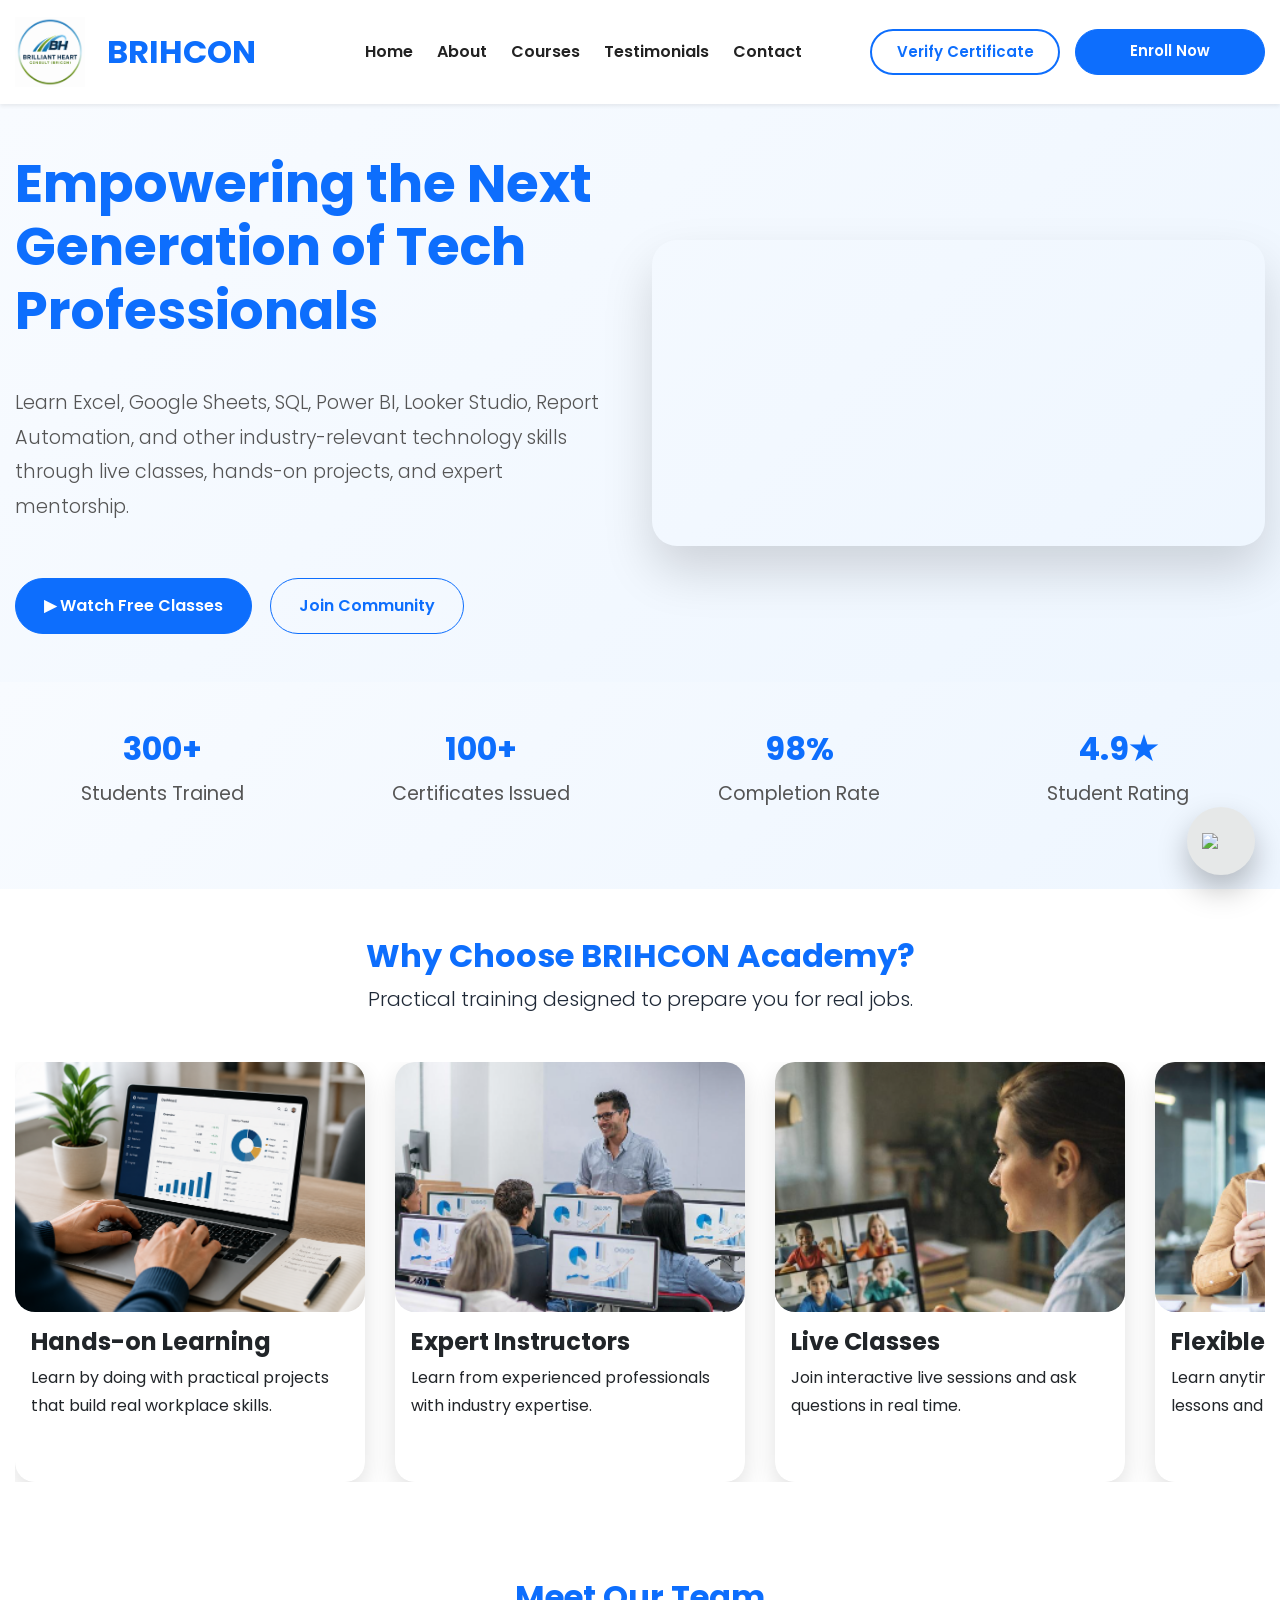
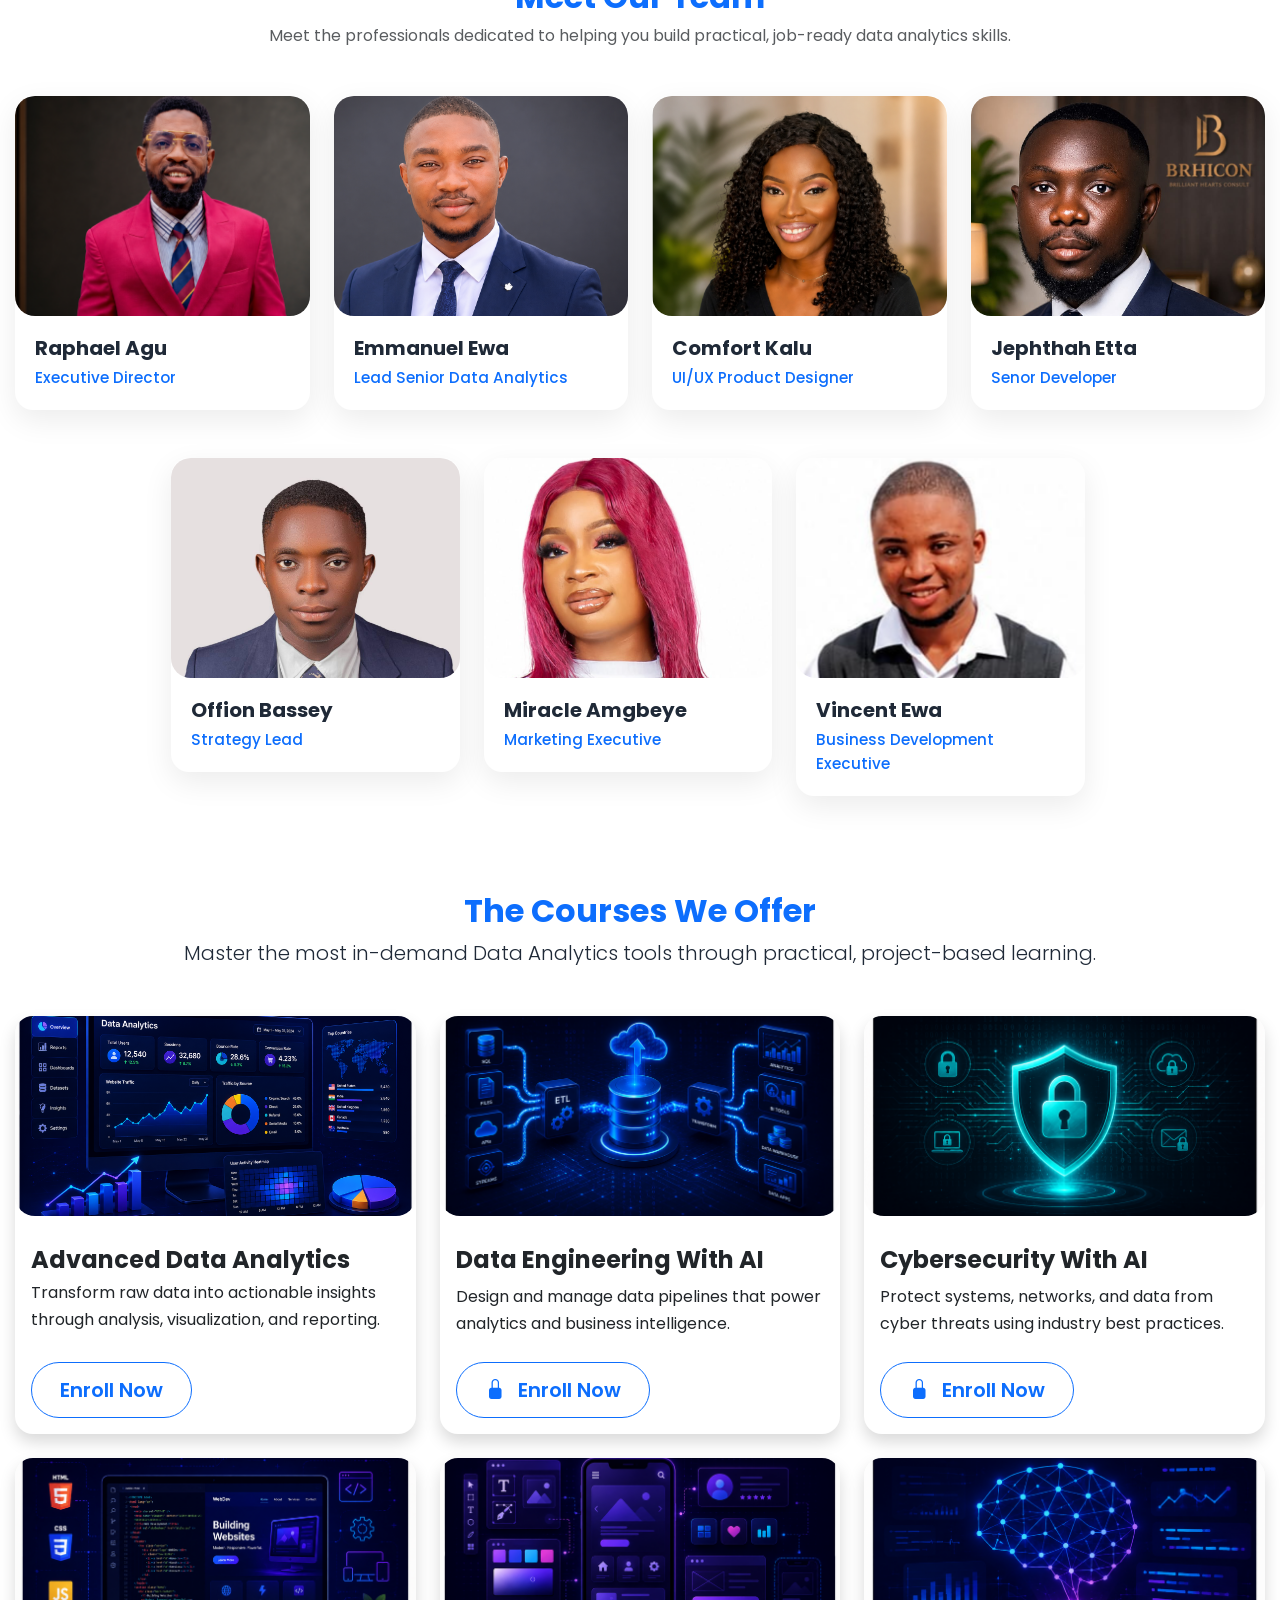
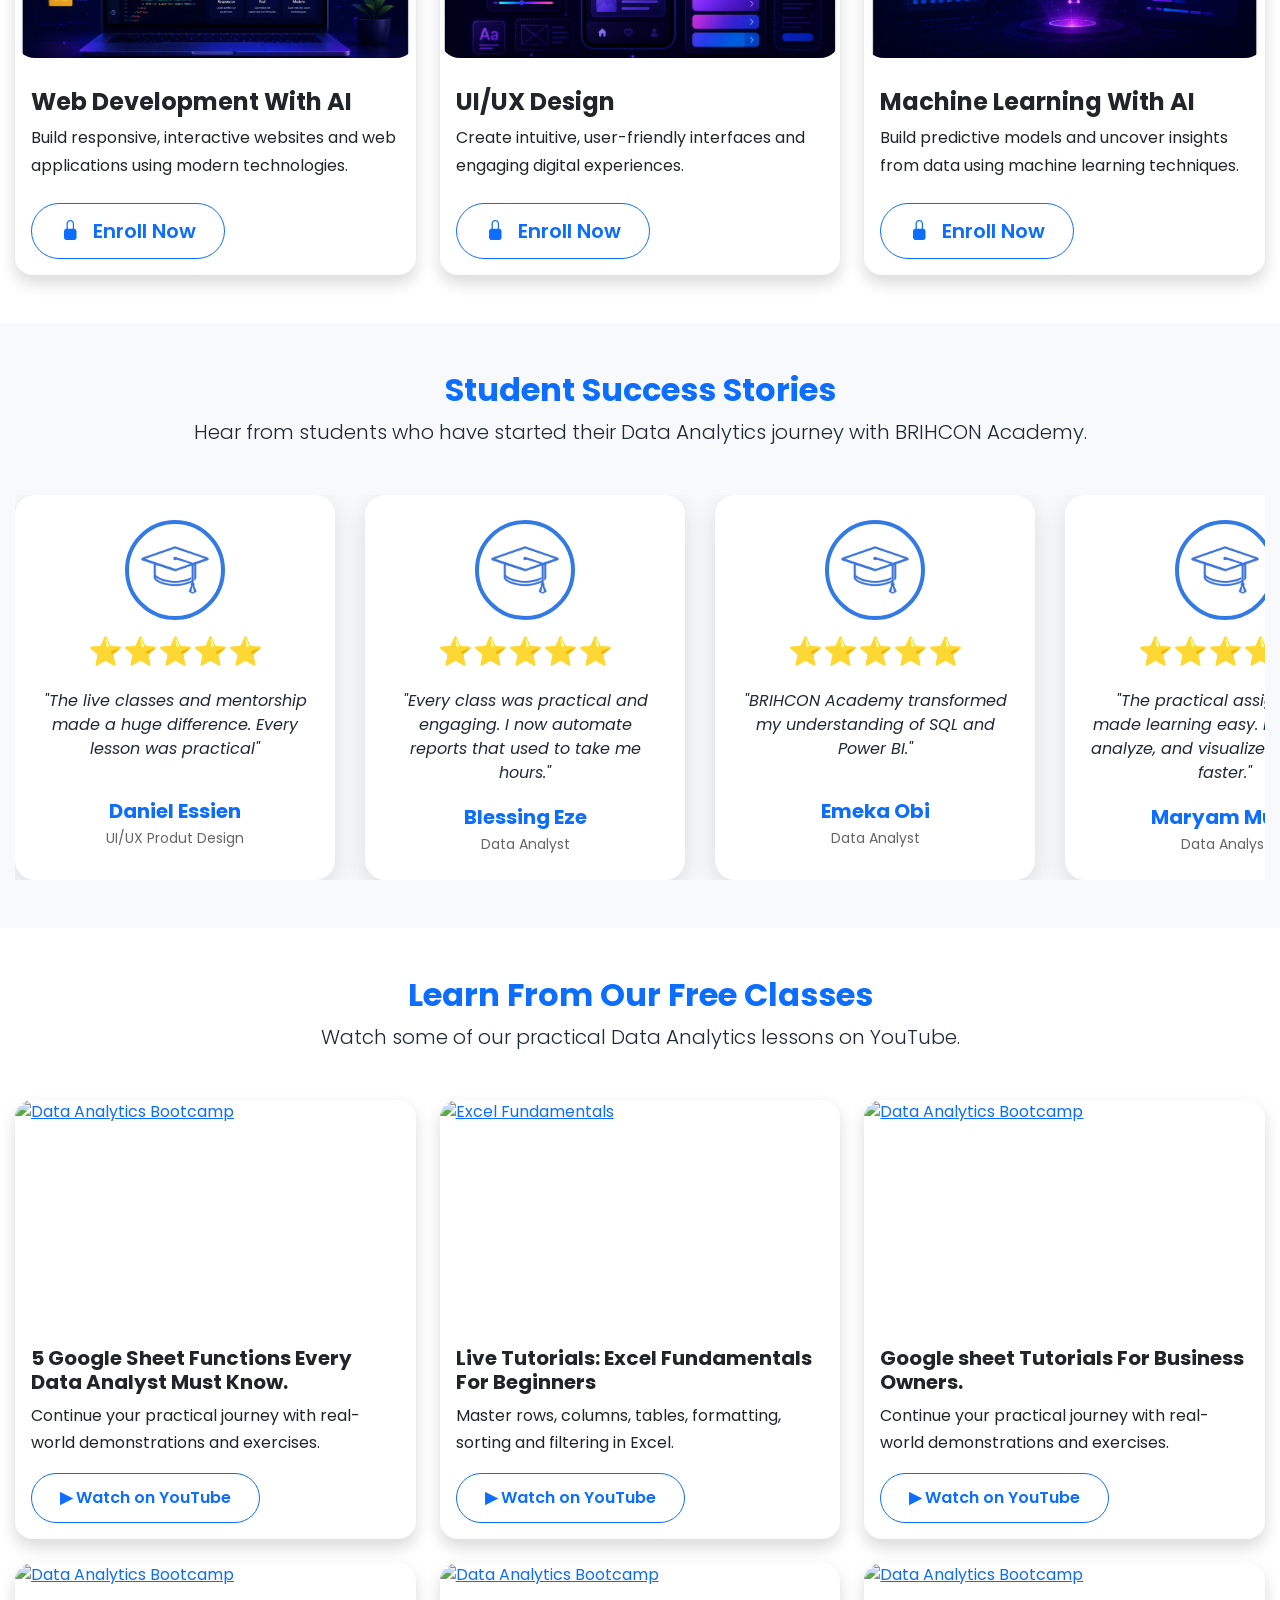
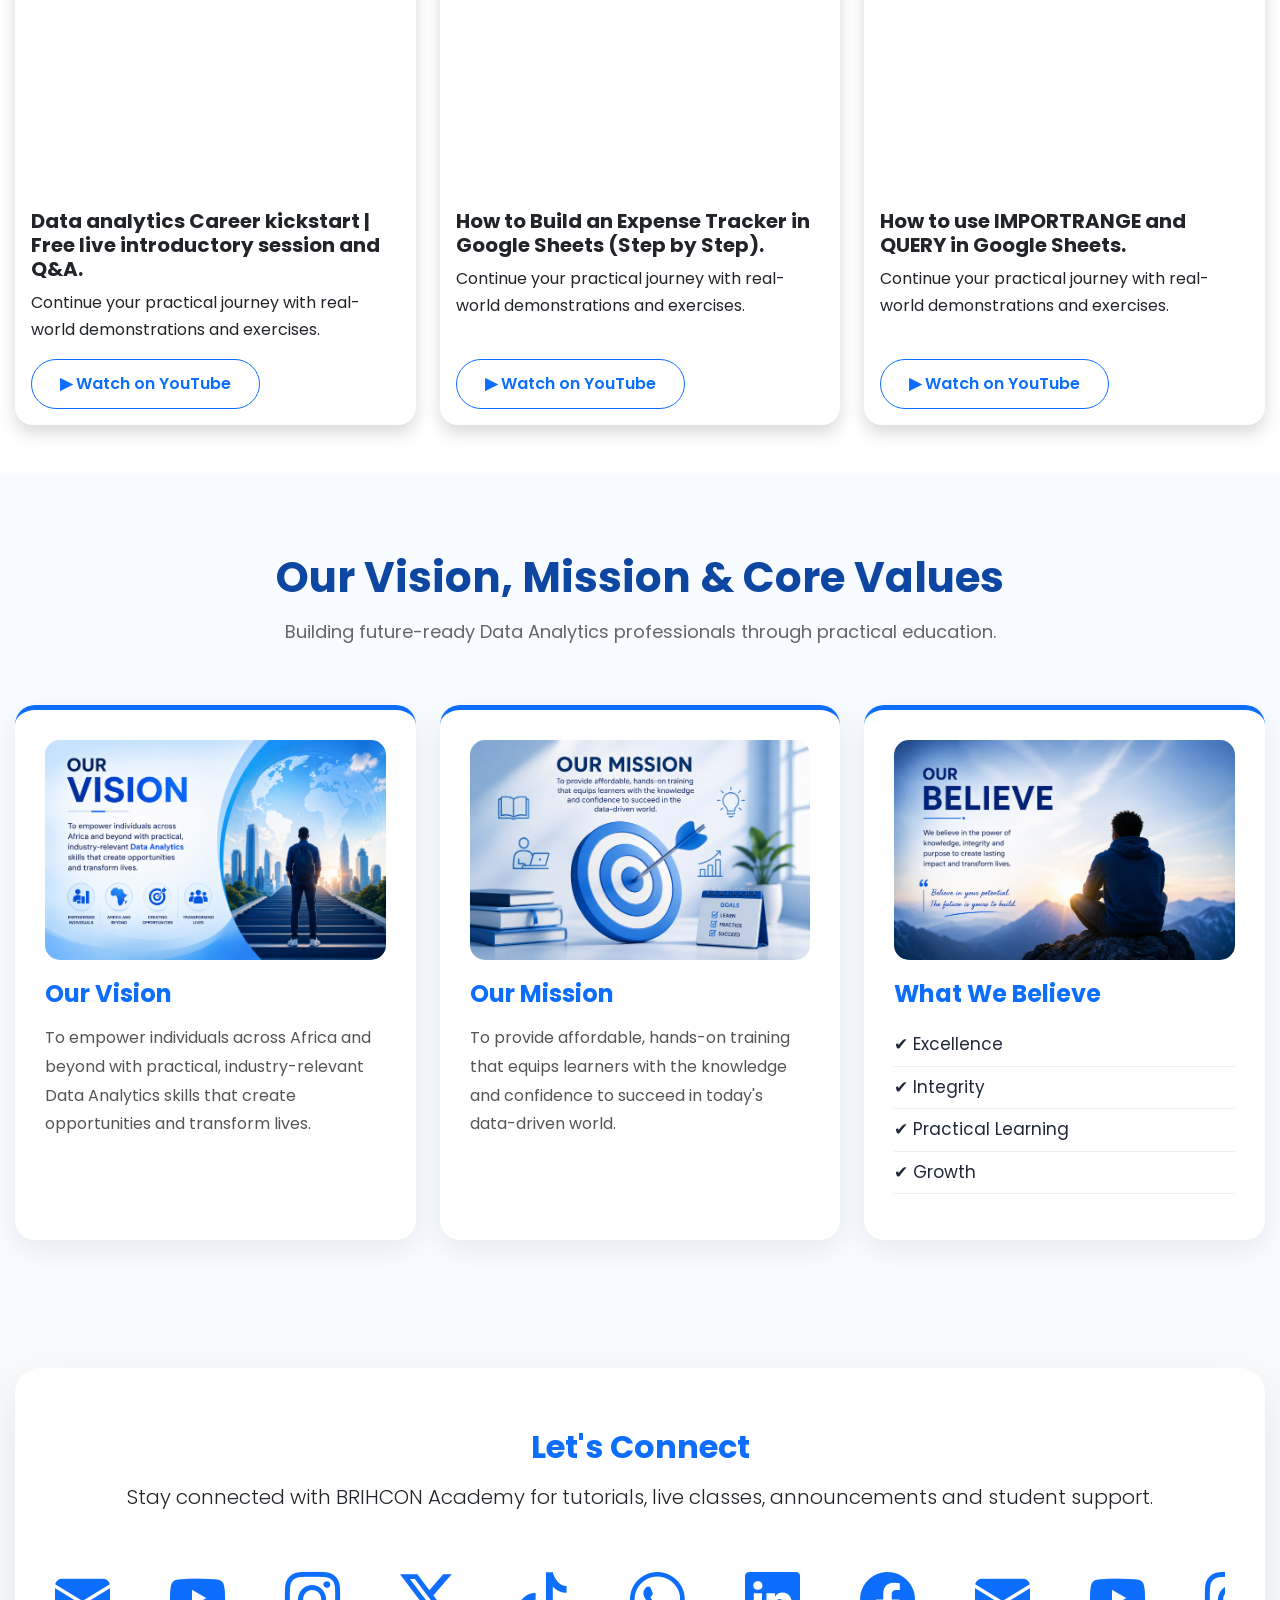
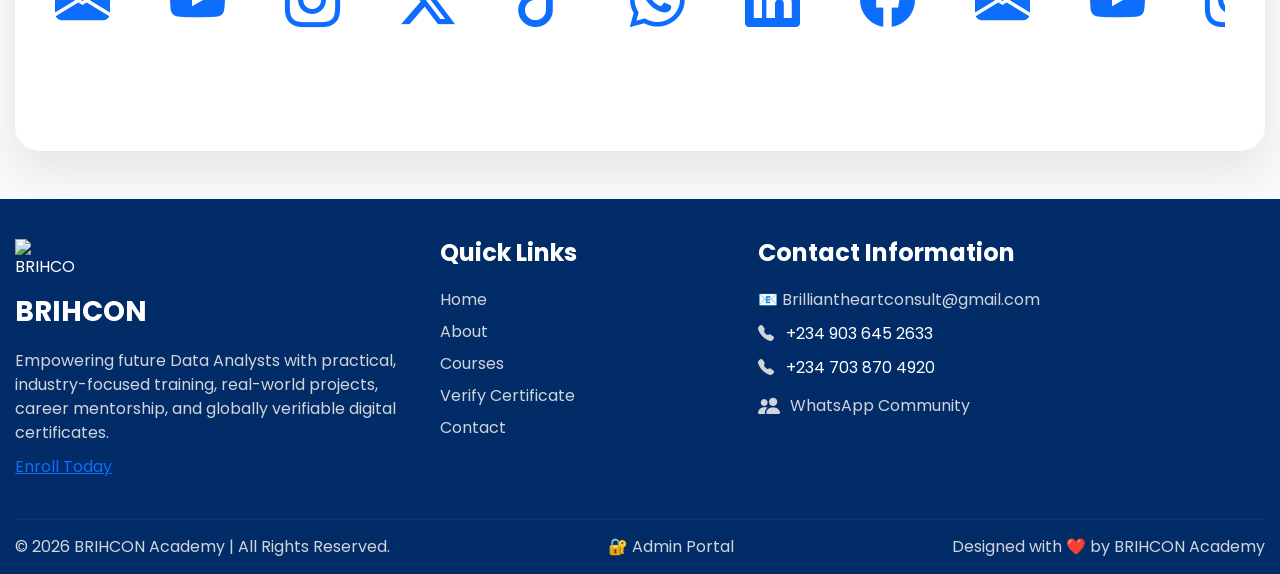
==== index.html @ 4424de69 "Update website" ====
<!DOCTYPE html>
<html lang="en">
<head>
    <meta charset="UTF-8">
    <meta name="viewport" content="width=device-width, initial-scale=1.0">

    <!-- SEO Title -->
    <title>BRIHCON Academy | Data Analytics Training & Professional Certification</title>

    <!-- SEO Description -->
    <meta name="description" content="BRIHCON Academy provides practical Data Analytics training in Microsoft Excel, SQL, Power BI, Looker Studio, and Google Sheets. Learn practical data skills and earn a professional certificate of completion.">

    <!-- SEO Keywords -->
    <meta name="keywords" content="Data Analytics training, Data Analytics course, Excel training, Power BI training, SQL training, Looker Studio training, Google Sheets training, Data Analyst course, Data Analytics certification, professional data analytics program, BRIHCON Academy, Brilliant Heart Consult">

    <!-- Search Engine Instructions -->
    <meta name="robots" content="index, follow">

    <!-- Canonical URL -->
    <link rel="canonical" href="https://brihcon.com/">

    <!-- Favicon -->
    <link rel="icon" type="image/png" href="Logogo.png">

    <!-- Open Graph / Facebook / WhatsApp -->
    <meta property="og:title" content="BRIHCON Academy | Data Analytics Training & Certification">
    <meta property="og:description" content="Build practical Data Analytics skills with BRIHCON Academy. Learn Excel, SQL, Power BI, Looker Studio, and Google Sheets and earn a professional certificate of completion.">
    <meta property="og:type" content="website">
    <meta property="og:url" content="https://brihcon.com/">
    <meta property="og:image" content="https://brihcon.com/Logogo.png">
    <meta property="og:site_name" content="BRIHCON Academy">

    <!-- Twitter / X -->
    <meta name="twitter:card" content="summary_large_image">
    <meta name="twitter:title" content="BRIHCON Academy | Data Analytics Training & Certification">
    <meta name="twitter:description" content="Learn practical Data Analytics skills with Excel, SQL, Power BI, Looker Studio, and Google Sheets.">
    <meta name="twitter:image" content="https://brihcon.com/Logogo.png">

    <!-- Bootstrap CSS -->
    <link href="https://cdn.jsdelivr.net/npm/bootstrap@5.3.7/dist/css/bootstrap.min.css" rel="stylesheet">

    <!-- Bootstrap Icons -->
    <link rel="stylesheet"
    href="https://cdn.jsdelivr.net/npm/bootstrap-icons@1.11.3/font/bootstrap-icons.min.css">

    <!-- Google Font -->
    <link href="https://fonts.googleapis.com/css2?family=Poppins:wght@300;400;500;600;700&display=swap" rel="stylesheet">

    <!-- Custom CSS -->
    <link rel="stylesheet" href="css/style.css">
<!-- Meta Pixel Code -->
<script>
!function(f,b,e,v,n,t,s)
{if(f.fbq)return;n=f.fbq=function(){n.callMethod?
n.callMethod.apply(n,arguments):n.queue.push(arguments)};
if(!f._fbq)f._fbq=n;n.push=n;n.loaded=!0;n.version='2.0';
n.queue=[];t=b.createElement(e);t.async=!0;
t.src=v;s=b.getElementsByTagName(e)[0];
s.parentNode.insertBefore(t,s)}(window, document,'script',
'https://connect.facebook.net/en_US/fbevents.js');
fbq('init', '1331782252010533');
fbq('track', 'PageView');
</script>
<noscript><img height="1" width="1" style="display:none"
src="https://www.facebook.com/tr?id=1331782252010533&ev=PageView&noscript=1"
/></noscript>
<!-- End Meta Pixel Code -->

</head>

<body>

<!-- ================= NAVIGATION ================= -->

<nav class="navbar navbar-expand-lg navbar-light bg-white shadow-sm sticky-top">

<div class="container">

<a class="navbar-brand d-flex align-items-center" href="#">

<img src="assets/images/Logo.png"
class="navbar-logo"
alt="BRIHCON Logo">

<span class="brand-text">
BRIHCON
</span>

</a>

<button
class="navbar-toggler"
type="button"
data-bs-toggle="collapse"
data-bs-target="#navbarNav"
aria-controls="navbarNav"
aria-expanded="false"
aria-label="Toggle navigation">

<span class="navbar-toggler-icon"></span>

</button>

<div class="collapse navbar-collapse"
id="navbarNav">

<ul class="navbar-nav mx-auto">

<li class="nav-item">
<a class="nav-link active" href="#">Home</a>
</li>

<li class="nav-item">
<a class="nav-link" href="#about">About</a>
</li>

<li class="nav-item">
<a class="nav-link" href="#courses">Courses</a>
</li>

<li class="nav-item">
<a class="nav-link" href="#testimonials">Testimonials</a>
</li>

<li class="nav-item">
<a class="nav-link" href="#contact">Contact</a>
</li>

</ul>

<div class="navbar-buttons">

<a
href="#"
class="btn btn-outline-primary google-login"
data-url="https://script.google.com/macros/s/AKfycbw-p0ZIhzXnlFWdeRS-9d6AIKS9VWM-W7EAECVDmQnjec3H6gtN5RcXPsz-zkzmJPb-CA/exec">

Verify Certificate

</a>

<a
<a href="#courses" class="btn btn-primary">Enroll Now</a>


</a>

</div>

</div>

</div>

</nav>
<!-- ================= HERO SECTION ================= -->

<section id="home" class="hero py-5">

<div class="container">

<div class="row align-items-center">
<!-- Left Side -->
<div class="col-lg-6 hero-content">

<h1 class="display-4 fw-bold text-primary">
Empowering the Next Generation of Tech Professionals
</h1>

<p class="lead mt-4">
Learn Excel, Google Sheets, SQL, Power BI, Looker Studio, Report Automation, and other industry-relevant technology skills through live classes, hands-on projects, and expert mentorship.
</p>

<div class="hero-buttons mt-4">

<a href="https://www.youtube.com/@ExcelforBusinessYT"
   class="btn btn-primary"
   target="_blank">
    ▶ Watch Free Classes
</a>

<a href="https://chat.whatsapp.com/Fhtjsbm9cZG6s3oMq2C0WB"
   class="btn btn-outline-primary"
   target="_blank">
    Join Community
</a>

</div>

</div>

<!-- Right Side -->
<div class="col-lg-6">

<div class="hero-video">

<video
autoplay
muted
loop
playsinline>

<source src="assets/videos/hero.mp4" type="video/mp4">

</video>

</div>

</div>

</div>

</div>

</section>

<!-- ================= STATISTICS SECTION ================= -->

<section id="home" class="hero py-5">

<div class="container">

<div class="row text-center">

<div class="col-md-3">
<h2 class="text-primary fw-bold">300+</h2>
<p>Students Trained</p>
</div>

<div class="col-md-3">
<h2 class="text-primary fw-bold">100+</h2>
<p>Certificates Issued</p>
</div>

<div class="col-md-3">
<h2 class="text-primary fw-bold">98%</h2>
<p>Completion Rate</p>
</div>

<div class="col-md-3">
<h2 class="text-primary fw-bold">4.9★</h2>
<p>Student Rating</p>
</div>

</div>

</div>

</section>

<!-- ================= WHY CHOOSE BRIHCON ================= -->
 
<section id="about" class="py-5">

    <div class="container">

        <div class="text-center mb-5">

            <h2 class="fw-bold text-primary">
                Why Choose BRIHCON Academy?
            </h2>

            <p class="lead">
                Practical training designed to prepare you for real jobs.
            </p>

        </div>

<div class="feature-slider">

    <div class="feature-track">
        
            <!-- Hands-on Learning -->
            <div class="feature-card">

    <div class="card h-100 shadow border-0">

        <img src="assets/images/Learn.png"
             class="card-img-top feature-img">

        <div class="card-body">

            <h4>Hands-on Learning</h4>

            <p>
                Learn by doing with practical projects that build real workplace skills.
            </p>

        </div>

    </div>

</div>

            <!-- Expert Instructors -->
            <div class="feature-card">

    <div class="card h-100 shadow border-0">

        <img src="assets/images/instructor.png"
             class="card-img-top feature-img">

        <div class="card-body">

            <h4>Expert Instructors</h4>

            <p>
            Learn from experienced professionals with industry expertise.
            </p>

        </div>

    </div>

</div>

<!-- Live Classes -->
            <div class="feature-card">

    <div class="card h-100 shadow border-0">

        <img src="assets/images/live.png"
             class="card-img-top feature-img">

        <div class="card-body">

            <h4>Live Classes</h4>

            <p>
               Join interactive live sessions and ask questions in real time.
            </p>

        </div>

    </div>

</div>

<!-- Flexible Learning -->
            <div class="feature-card">

    <div class="card h-100 shadow border-0">

        <img src="assets/images/flexible.png"
             class="card-img-top feature-img">

        <div class="card-body">

            <h4>Flexible Learning</h4>

            <p>
            Learn anytime, anywhere with recorded lessons and resources.
            </p>

        </div>

    </div>

</div>

<!-- Lifetime Community -->
            <div class="feature-card">

    <div class="card h-100 shadow border-0">

        <img src="assets/images/community.png"
             class="card-img-top feature-img">

        <div class="card-body">

            <h4>Lifetime Community</h4>

            <p>
            Connect with mentors and learners through our active community.
            </p>

        </div>

    </div>

</div>

<!-- Project-Based Training -->
            <div class="feature-card">

    <div class="card h-100 shadow border-0">

        <img src="assets/images/project.png"
             class="card-img-top feature-img">

        <div class="card-body">

            <h4>Project-Based Training</h4>

            <p>
             Build a portfolio by working on real-world business projects.
            </p>

        </div>

    </div>

</div>

<!-- Verified Certificates -->
            <div class="feature-card">

    <div class="card h-100 shadow border-0">

        <img src="assets/images/certificate.jpg"
             class="card-img-top feature-img">

        <div class="card-body">

            <h4>Hands-on Learning</h4>

            <p>
            Earn certificates that employers can verify online with confidence.
            </p>

        </div>

    </div>

</div>


            <!-- Career Support -->
            <div class="feature-card">

    <div class="card h-100 shadow border-0">

        <img src="assets/images/Learn.png"
             class="card-img-top feature-img">

        <div class="card-body">

            <h4>Hands-on Learning</h4>

            <p>
            CVs, portfolios, interview coaching, and career support.
            </p>

        </div>

    </div>

</div>
        </div>

    </div>

</section>

<!-- =======================
    Meet the Team Section
======================== -->
<section class="team-section py-5">
    <div class="container">

        <div class="text-center mb-5">
            <h2 class="fw-bold text-primary">Meet Our Team</h2>
            <p class="text-muted">
                Meet the professionals dedicated to helping you build practical,
                job-ready data analytics skills.
            </p>
        </div>

        <div class="row g-4">

            <!-- Team Member -->
            <div class="col-lg-3 col-md-6">
                <div class="team-card">
                    <img src="assets/images/Ralph.png" alt="Raphael Agu">
                    <div class="team-content">
                        <h5>Raphael Agu</h5>
                        <span>Executive Director</span>
                    </div>
                </div>
            </div>

<!-- Team Member -->
            <div class="col-lg-3 col-md-6">
                <div class="team-card">
                    <img src="assets/images/instructor.jpg" alt="Emmanuel Ewa">
                    <div class="team-content">
                        <h5>Emmanuel Ewa</h5>
                        <span>Lead Senior Data Analytics</span>
                    </div>
                </div>
            </div>

            <!-- Team Member -->
            <div class="col-lg-3 col-md-6">
                <div class="team-card">
                    <img src="assets/images/AMaka.png" alt="Comfort Kalu">
                    <div class="team-content">
                        <h5>Comfort Kalu</h5>
                        <span>UI/UX Product Designer</span>
                    </div>
                </div>
            </div>

            <!-- Team Member -->
            <div class="col-lg-3 col-md-6">
                <div class="team-card">
                    <img src="assets/images/Jeph.jpeg" alt="Jephthah Etta">
                    <div class="team-content">
                        <h5>Jephthah Etta</h5>
                        <span>Senor Developer</span>
                    </div>
                </div>
            </div>

<div class="row g-4 justify-content-center">
            <!-- Team Member -->
            <div class="col-lg-3 col-md-4 col-sm-6">
                <div class="team-card">
                    <img src="assets/images/offion.jpeg" alt="">
                    <div class="team-content">
                        <h5>Offion Bassey</h5>
                        <span>Strategy Lead</span>
                    </div>
                </div>
            </div>

            <!-- Team Member -->
            <div class="col-lg-3 col-md-4 col-sm-6">
                <div class="team-card">
                     <img src="assets/images/miracle.png" alt="Miracle Amgbeye">
                    <div class="team-content">
                        <h5>Miracle Amgbeye</h5>
                        <span>Marketing Executive</span>
                    </div>
                </div>
            </div>

            <!-- Team Member -->
            <div class="col-lg-3 col-md-4 col-sm-6">
                <div class="team-card">
                    <img src="assets/images/vincent.png" alt="Vincent Ewa">
                    <div class="team-content">
                        <h5>Vincent Ewa</h5>
                        <span>Business Development Executive</span>
                    </div>
                </div>
            </div>

            
        </div>

    </div>
</section>
<section id="courses" class="py-5">

    <div class="container">

        <div class="text-center mb-5">

            <h2 class="fw-bold text-primary">
               The Courses We Offer
            </h2>

            <p class="lead">
                Master the most in-demand Data Analytics tools through practical, project-based learning.
            </p>

        </div>

        <div class="row g-4">

   <div class="col-md-4">
    <div class="card h-100 shadow border-0">

        <img src="assets/images/Data analytics.png"
             class="card-img-top course-img"
             alt="Advanced Data Analytics">

        <div class="card-body text-left">

            <h4 class="mb-1">Advanced Data Analytics</h4>

            <p class="mb-4">
                Transform raw data into actionable insights through analysis, visualization, and reporting.
            </p>

<a href="#"
   class="btn btn-outline-primary btn-lg google-login"
   data-url="registration.html">
    Enroll Now
</a>

        </div>

    </div>
</div>

    <div class="col-md-4">
    <div class="card h-100 shadow border-0">

        <img src="assets/images/Data engineering.png"
             class="card-img-top course-img"
             alt="Data Engineering With AI">

        <div class="card-body text-left">

            <h4 class="mb-2">Data Engineering With AI</h4>

            <p class="mb-4">
                Design and manage data pipelines that power analytics and business intelligence.
            </p>

<a href="javascript:void(0);"
   class="btn btn-outline-primary btn-lg"
   onclick="courseLocked()">
    <i class="bi bi-lock-fill me-2"></i> Enroll Now
</a>

        </div>

    </div>
</div>

    <div class="col-lg-4 col-md-6">
    <div class="card h-100 shadow border-0">

        <img src="assets/images/Cyber Security.png"
             class="card-img-top course-img"
             alt="Cybersecurity With AI">

        <div class="card-body text-left">

            <h4 class="mb-2">Cybersecurity With AI</h4>

            <p class="mb-4">
                Protect systems, networks, and data from cyber threats using industry best practices.
            </p>

        <a href="javascript:void(0);"
   class="btn btn-outline-primary btn-lg"
   onclick="courseLocked()">
    <i class="bi bi-lock-fill me-2"></i> Enroll Now
</a>

        </div>

    </div>
</div>

    <div class="col-lg-4 col-md-6">
    <div class="card h-100 shadow border-0">

        <img src="assets/images/Web development.png"
             class="card-img-top course-img"
             alt="Web Development With AI">

        <div class="card-body text-left">

            <h4 class="mb-2">Web Development With AI</h4>

            <p class="mb-4">
                Build responsive, interactive websites and web applications using modern technologies.
            </p>

   <a href="javascript:void(0);"
   class="btn btn-outline-primary btn-lg"
   onclick="courseLocked()">
    <i class="bi bi-lock-fill me-2"></i> Enroll Now
</a>
        </div>

    </div>
</div>

    <div class="col-lg-4 col-md-6">
    <div class="card h-100 shadow border-0">

        <img src="assets/images/UIUX.png"
             class="card-img-top course-img"
             alt="UI/UX Design">

        <div class="card-body text-left">

            <h4 class="mb-2">UI/UX Design</h4>

            <p class="mb-4">
                 Create intuitive, user-friendly interfaces and engaging digital experiences.
            </p>

      <a href="javascript:void(0);"
   class="btn btn-outline-primary btn-lg"
   onclick="courseLocked()">
    <i class="bi bi-lock-fill me-2"></i> Enroll Now
</a>

        </div>

    </div>
</div>
    <div class="col-lg-4 col-md-6">
    <div class="card h-100 shadow border-0">

        <img src="assets/images/Machine.png"
             class="card-img-top course-img"
             alt="Machine Learning With AI">

        <div class="card-body text-left">

           <h4 class="mb-2">Machine Learning With AI</h4>

            <p class="mb-4">
            Build predictive models and uncover insights from data using machine learning techniques.
            </p>


      <a href="javascript:void(0);"
   class="btn btn-outline-primary btn-lg"
   onclick="courseLocked()">
    <i class="bi bi-lock-fill me-2"></i> Enroll Now
</a>
        </div>

    </div>

</div>

</section>

<!-- ===================================================== -->
<!--             STUDENT SUCCESS STORIES                  -->
<!-- ===================================================== -->

<section id="testimonials" class="py-5 bg-light">

<div class="container">

<div class="text-center mb-5">

<h2 class="fw-bold text-primary">
Student Success Stories
</h2>

<p class="lead">
Hear from students who have started their Data Analytics journey with BRIHCON Academy.
</p>

</div>

<div class="testimonial-slider">

<div class="testimonial-track">

<!-- Card 1 -->

<div class="testimonial-card">

<img src="assets/images/Graduate.png" alt="Graduated">

<h3>⭐⭐⭐⭐⭐</h3>

<p>
"The live classes and mentorship made a huge difference. Every lesson was practical"
</p>

<h5>Daniel Essien</h5>

<small>UI/UX Produt Design</small>

</div>

<!-- Card 2 -->

<div class="testimonial-card">

<img src="assets/images/Graduate.png" alt="Graduated">

<h3>⭐⭐⭐⭐⭐</h3>

<p>
"Every class was practical and engaging. I now automate reports that used to take me hours."
</p>

<h5>Blessing Eze</h5>

<small>Data Analyst</small>

</div>
<!-- Card 2 -->

<div class="testimonial-card">

<img src="assets/images/Graduate.png" alt="Graduated">

<h3>⭐⭐⭐⭐⭐</h3>

<p>
"BRIHCON Academy transformed my understanding of SQL and Power BI."
</p>

<h5>Emeka Obi</h5>

<small>Data Analyst</small>

</div>
<!-- Card 2 -->

<div class="testimonial-card">

<img src="assets/images/Graduate.png" alt="Graduated">

<h3>⭐⭐⭐⭐⭐</h3>

<p>
"The practical assignments made learning easy. I now clean, analyze, and visualize data much faster."
</p>

<h5>Maryam Musa</h5>

<small>Data Analyst</small>

</div>
<!-- Card 3 -->

<div class="testimonial-card">

<img src="assets/images/Graduate.png" alt="Graduated">

<h3>⭐⭐⭐⭐⭐</h3>

<p>
"The mentorship gave me confidence to begin real projects."
</p>

<h5>Uche Eze</h5>

<small>UI/UX & Data Analyst</small>

</div>

<!-- Duplicate cards for smooth infinite scrolling -->

<div class="testimonial-card">

<img src="assets/images/Graduate.png" alt="Graduated">

<h3>⭐⭐⭐⭐⭐</h3>

<p>
"The Excel classes were practical and easy to follow. I now analyze data confidently."
</p>

<h5>Ngozi Nnamani</h5>

<small>Data Analyst</small>

</div>


</div>

</div>

</div>

</section>

<!-- ===================================================== -->
<!--             FEATURED YOUTUBE CLASSES                 -->
<!-- ===================================================== -->

<section id="youtube" class="py-5">

    <div class="container">

        <div class="text-center mb-5">

            <h2 class="fw-bold text-primary">
                Learn From Our Free Classes
            </h2>

            <p class="lead">
                Watch some of our practical Data Analytics lessons on YouTube.
            </p>

        </div>

       <div class="row g-4">
        
    <!-- Video 1 -->
    <div class="col-lg-4">
        <div class="card shadow border-0 h-100">

            <a href="https://youtu.be/1zKBPmQvEMM?si" target="_blank">
                <img src="https://img.youtube.com/vi/1zKBPmQvEMM/maxresdefault.jpg"
                     class="card-img-top youtube-thumb"
                     alt="Data Analytics Bootcamp">
            </a>

            <div class="card-body">

                <h5 class="fw-bold">
                    5 Google Sheet Functions Every Data Analyst Must Know.
                </h5>

                <p>
                    Continue your practical journey with real-world demonstrations and exercises.
                </p>

                <a href="https://https://youtu.be/1zKBPmQvEMM?si=500FpGakEFc4gZgQ"
   class="btn btn-outline-primary"
   target="_blank">
                    ▶ Watch on YouTube

                </a>

            </div>

        </div>
    </div>

    <!-- Video 2 -->
    <div class="col-lg-4">
        <div class="card shadow border-0 h-100">

            <a href="https://www.youtube.com/live/izOOt6JP7eU" target="_blank">
                <img src="https://img.youtube.com/vi/izOOt6JP7eU/maxresdefault.jpg"
                     class="card-img-top youtube-thumb"
                     alt="Excel Fundamentals">
            </a>

            <div class="card-body">

                <h5 class="fw-bold">
                    Live Tutorials: Excel Fundamentals For Beginners
                </h5>

                <p>
                    Master rows, columns, tables, formatting, sorting and filtering in Excel.
                </p>

                     <a href="https://www.youtube.com/live/izOOt6JP7eU"
   class="btn btn-outline-primary"
   target="_blank">

                    ▶ Watch on YouTube

                </a>

            </div>

        </div>
    </div>

    <!-- Video 3 -->
    <div class="col-lg-4">
        <div class="card shadow border-0 h-100">

            <a href="https://youtu.be/ZPihgjvRtqY?si" target="_blank">
                <img src="https://img.youtube.com/vi/ZPihgjvRtqY/maxresdefault.jpg"
                     class="card-img-top youtube-thumb"
                     alt="Data Analytics Bootcamp">
            </a>

            <div class="card-body">

                <h5 class="fw-bold">
                    Google sheet Tutorials For Business Owners.
                </h5>

                <p>
                    Continue your practical journey with real-world demonstrations and exercises.
                </p>

                <a href="https://youtu.be/ZPihgjvRtqY?si=gOh5MG9aACDwf5Rt"
   class="btn btn-outline-primary"
   target="_blank">

                    ▶ Watch on YouTube

                </a>

            </div>

        </div>

        </div>

        <!-- Video 4 -->
    <div class="col-lg-4">
        <div class="card shadow border-0 h-100">

            <a href="https://youtu.be/ilFADUbVAts?si" target="_blank">
                <img src="https://img.youtube.com/vi/ilFADUbVAts/maxresdefault.jpg"
                     class="card-img-top youtube-thumb"
                     alt="Data Analytics Bootcamp">
            </a>

            <div class="card-body">

                <h5 class="fw-bold">
                    Data analytics Career kickstart | Free live introductory session and Q&A.
                </h5>

                <p>
                    Continue your practical journey with real-world demonstrations and exercises.
                </p>

                <a href="https://www.youtube.com/live/ilFADUbVAts?si=-DZQpXPc-tb9ip-U"
   class="btn btn-outline-primary"
   target="_blank">

                    ▶ Watch on YouTube

                </a>

            </div>

        </div>
    </div>

     <!-- Video 5 -->
    <div class="col-lg-4">
        <div class="card shadow border-0 h-100">

            <a href="https://youtu.be/NPiJ05sEQjE?si" target="_blank">
                <img src="https://img.youtube.com/vi/NPiJ05sEQjE/maxresdefault.jpg"
                     class="card-img-top youtube-thumb"
                     alt="Data Analytics Bootcamp">
            </a>

            <div class="card-body">

                <h5 class="fw-bold">
                    How to Build an Expense Tracker in Google Sheets (Step by Step).
                </h5>

                <p>
                    Continue your practical journey with real-world demonstrations and exercises.
                </p>

                <a href="https://youtu.be/NPiJ05sEQjE?si=-U_rV5-t6MwggRjp"
   class="btn btn-outline-primary"
   target="_blank">

                    ▶ Watch on YouTube

                </a>

            </div>

        </div>
    </div>

     <!-- Video 6 -->
    <div class="col-lg-4">
        <div class="card shadow border-0 h-100">

            <a href="https://youtu.be/TNe3rYGtchI?si" target="_blank">
                <img src="https://img.youtube.com/vi/TNe3rYGtchI/maxresdefault.jpg"
                     class="card-img-top youtube-thumb"
                     alt="Data Analytics Bootcamp">
            </a>

            <div class="card-body">

                <h5 class="fw-bold">
                    How to use IMPORTRANGE and QUERY in Google Sheets.
                </h5>

                <p>
                    Continue your practical journey with real-world demonstrations and exercises.
                </p>

                <a href="https://youtu.be/TNe3rYGtchI?si=HjgCsQJdRMscNNTf"
   class="btn btn-outline-primary"
   target="_blank">

                    ▶ Watch on YouTube

                </a>

            </div>

        </div>
    </div>
</div>

</section>


<section class="vmv-section">

<div class="container">

<div class="section-title">

<h2>Our Vision, Mission & Core Values</h2>

<p>
Building future-ready Data Analytics professionals through practical education.
</p>

</div>


<div class="row g-4">

<!-- Vision -->

<div class="col-lg-4">

<div class="vmv-card">

<img src="assets/images/vission.png"
class="vmv-img"
alt="Vision">

<h3>Our Vision</h3>

<p>

To empower individuals across Africa and beyond with practical,
industry-relevant Data Analytics skills that create opportunities
and transform lives.

</p>

</div>

</div>


<!-- Mission -->

<div class="col-lg-4">

<div class="vmv-card">

<img src="assets/images/mission.png"
class="vmv-img"
alt="Mission">

<h3>Our Mission</h3>

<p>

To provide affordable, hands-on training that equips learners
with the knowledge and confidence to succeed in today's
data-driven world.

</p>

</div>

</div>


<!-- Core Values -->

<div class="col-lg-4">

<div class="vmv-card">

<img src="assets/images/believe.png"
class="vmv-img"
alt="Values">

<h3>What We Believe</h3>

<ul class="values-list">

<li>✔ Excellence</li>

<li>✔ Integrity</li>

<li>✔ Practical Learning</li>

<li>✔ Growth</li>

</ul>

</div>

</div>

</div>

</div>

</section>

<section id="contact" class="py-5 bg-light">

    <div class="container">

        <div class="connect-box text-center">

            <h2 class="fw-bold text-primary mb-3">
                Let's Connect
            </h2>

            <p class="lead text-dark mb-5">
                Stay connected with BRIHCON Academy for tutorials,
                live classes, announcements and student support.
            </p>

            <div class="social-slider">

                <div class="social-track">

                    <a href="mailto:brilliantheartconsult@gmail.com" target="_blank">
                        <i class="bi bi-envelope-fill"></i>
                    </a>

                    <a href="https://www.youtube.com/@ExcelforBusinessYT" target="_blank">
                        <i class="bi bi-youtube"></i>
                    </a>

                    <a href="https://www.instagram.com/brilliantheartconsults/" target="_blank">
                        <i class="bi bi-instagram"></i>
                    </a>

                    <a href="https://x.com/Emmanue13450049" target="_blank">
                        <i class="bi bi-twitter-x"></i>
                    </a>

                    <a href="https://www.tiktok.com/@e.analytics1?lang=en" target="_blank">
                        <i class="bi bi-tiktok"></i>
                    </a>

                    <a href="https://chat.whatsapp.com/Fhtjsbm9cZG6s3oMq2C0WB" target="_blank">
                        <i class="bi bi-whatsapp"></i>
                    </a>

                    <a href="https://www.linkedin.com/in/emmanuel-e-u-60a144416/" target="_blank">
                        <i class="bi bi-linkedin"></i>
                    </a>

                    <a href="https://facebook.com/emmanuel.ewa.39" target="_blank">
                        <i class="bi bi-facebook"></i>
                    </a>

                    <!-- Duplicate icons for infinite loop -->

                    <a href="mailto:brilliantheartconsult@gmail.com"><i class="bi bi-envelope-fill"></i></a>
                    <a href="https://www.youtube.com/@ExcelforBusinessYT"><i class="bi bi-youtube"></i></a>
                    <a href="https://www.instagram.com/brilliantheartconsults/"><i class="bi bi-instagram"></i></a>
                    <a href="https://x.com/Emmanue13450049"><i class="bi bi-twitter-x"></i></a>
                    <a href="https://www.tiktok.com/@e.analytics1?lang=en"><i class="bi bi-tiktok"></i></a>
                    <a href="https://chat.whatsapp.com/Fhtjsbm9cZG6s3oMq2C0WB"><i class="bi bi-whatsapp"></i></a>
                    <a href="https://www.linkedin.com/in/emmanuel-e-u-60a144416/"><i class="bi bi-linkedin"></i></a>
                    <a href="https://facebook.com/emmanuel.ewa.39"><i class="bi bi-facebook"></i></a>

                </div>

            </div>

            <div class="mt-5">

            </div>

        </div>

    </div>

</section>

<!-- ===================================================== -->
<!--                     FOOTER                            -->
<!-- ===================================================== -->

<footer class="footer-section">

<div class="container">

<div class="row gy-5">

<!-- Academy -->

<div class="col-lg-4">

<img src="assets/images/logo.png"
     class="footer-logo mb-3"
     alt="BRIHCON">

<h3>BRIHCON</h3>

<p>
Empowering future Data Analysts with practical,
industry-focused training, real-world projects,
career mentorship, and globally verifiable
digital certificates.
</p>

 <a href="#"
   class="light-login"
   data-url="https://docs.google.com/forms/d/e/1FAIpQLSdikaY3TfEQsWDkCFpOF4P0erZunV_uy4Vov2r-BqC1QSUkAA/viewform?usp=sharing&ouid=107948398067975333076">

Enroll Today

</a>

</div>

<!-- Quick Links -->

<div class="col-lg-3">

<h4>Quick Links</h4>

<ul class="footer-links">

<li><a href="#home">Home</a></li>

<li><a href="#about">About</a></li>

<li><a href="#courses">Courses</a></li>

<li><a href="#VerifyCertificate">Verify Certificate</a></li>

<li><a href="#contact">Contact</a></li>

</ul>

</div>

<!-- Contact -->

<div class="col-lg-5">

<h4>Contact Information</h4>

<p>
📧 Brilliantheartconsult@gmail.com
</p>

<p>
        <i class="bi bi-telephone-fill me-2"></i>
        <a href="tel:+2349036452633" class="text-white text-decoration-none">
            +234 903 645 2633
        </a>
    </p>

    <p>
        <i class="bi bi-telephone-fill me-2"></i>
        <a href="tel:+2347038704920" class="text-white text-decoration-none">
            +234 703 870 4920
        </a>
    </p>
<p>

    <a href="https://chat.whatsapp.com/Fhtjsbm9cZG6s3oMq2C0WB"
           target="_blank"
           class="footer-social">

<i class="bi bi-people-fill"></i>
WhatsApp Community

</a>

</p>

</div>

</div>

<hr>

<div class="footer-bottom">

    <p>
        © 2026 BRIHCON Academy | All Rights Reserved.
    </p>

    <p>

        <a href="https://script.google.com/macros/s/AKfycbzkK2T8xs6CXnTXSAPrvBi0oC4uIud5dSGOZETGwUH8D50nfL76sbXHpXwzqOxsZelXMQ/exec?page=admin"
           target="_blank"
           class="footer-social admin-link">

            🔐 Admin Portal

        </a>

    </p>

    <p>
        Designed with ❤️ by BRIHCON Academy
    </p>

</div>
</div>

</div>

</footer>

<!-- ===================================================== -->
<!--         FLOATING WHATSAPP LIVE CHAT                   -->
<!-- ===================================================== -->

<div class="whatsapp-container">

    <div class="chat-popup" id="chatPopup">

        <div class="chat-header">

            <img src="assets/images/instructor.jpg" alt="Emmanuel">

            <div>

                <h5>BRIHCON Academy</h5>

                <small>Typically replies instantly</small>

            </div>
            <button class="close-chat" onclick="closeChat()">
                &times;
                </button>

        </div>

        <div class="chat-body">

            <p>
                👋 Welcome to <strong>BRIHCON Academy!</strong>
            </p>

            <p>
                Need help choosing the right Data Analytics course?
            </p>

            <p>
                Click the button below and let's chat on WhatsApp.
            </p>

        </div>

        <a href="https://wa.me/2348147290762?text=Hello%20BRIHCON%20Academy!%20I'm%20interested%20in%20your%20Data%20Analytics%20courses."
           target="_blank"
              class="btn btn-primary w-100">

             Start Chat

        </a>

    </div>

    <a href="https://wa.me/2348147290762?text=Hello%20BRIHCON%20Academy!%20I'm%20interested%20in%20your%20Data%20Analytics%20courses."
       target="_blank"
       class="whatsapp-float">

        <img src="https://upload.wikimedia.org/wikipedia/commons/6/6b/WhatsApp.svg">

    </a>

</div>



<!-- Registration Modal -->
<div class="modal fade" id="enrollModal" tabindex="-1">

    <div class="modal-dialog modal-dialog-centered">

        <div class="modal-content">

            <div class="modal-header bg-success text-white">

                <h4 class="modal-title">
                    Register for the Master Data Analytics Program
                </h4>

                <button type="button"
                        class="btn-close btn-close-white"
                        data-bs-dismiss="modal">
                </button>

            </div>

            <div class="modal-body">

                <form id="registrationForm">

                    <div class="mb-3">
                        <label class="form-label">Full Name</label>

                        <input
                            type="text"
                            class="form-control"
                            id="fullname"
                            required>
                    </div>

                    <div class="mb-3">

                        <label class="form-label">
                            Email Address
                        </label>

                        <input
                            type="email"
                            class="form-control"
                            id="email"
                            required>

                    </div>

                    <div class="mb-3">

                        <label class="form-label">
                            Phone Number
                        </label>

                        <input
                            type="tel"
                            class="form-control"
                            id="phone"
                            required>

                    </div>

                    <div class="mb-4">

                        <label class="form-label">
                            Select Course
                        </label>

                        <select
                            class="form-select"
                            id="course">

                            <option>
                                Master Data Analytics Program
                            </option>

                        </select>

                    </div>

                    <button
                        type="submit"
                        class="btn btn-success w-100">

                        Continue Registration

                    </button>

                </form>

            </div>

        </div>

    </div>

</div>

<!-- Bootstrap JS -->
<script src="https://cdn.jsdelivr.net/npm/bootstrap@5.3.7/dist/js/bootstrap.bundle.min.js"></script>

<!-- Your Scripts -->
<script src="js/script.js"></script>

<!-- Firebase -->
<script type="module" src="js/firebase.js"></script>
<script type="module" src="js/auth.js"></script>

<script>
function courseLocked() {
    const modal = new bootstrap.Modal(document.getElementById('lockedCourseModal'));
    modal.show();
}
</script>
<!-- Locked Course Modal -->
<div class="modal fade" id="lockedCourseModal" tabindex="-1">
    <div class="modal-dialog modal-dialog-centered">
        <div class="modal-content">

            <div class="modal-header bg-primary text-white">
                <h5 class="modal-title">
                    <i class="bi bi-lock-fill"></i> BRIHCON Academy
                </h5>
                <button type="button" class="btn-close btn-close-white"
                    data-bs-dismiss="modal"></button>
            </div>

            <div class="modal-body text-center">

                <i class="bi bi-lock-fill text-primary"
                   style="font-size:60px;"></i>

                <h4 class="mt-3">Course Coming Soon</h4>

                <p>
                    This course is currently unavailable for enrollment.
                    <br><br>
                    <strong>Advanced Data Analytics</strong> is the only program
                    currently open for registration.
                </p>

            </div>

            <div class="modal-footer justify-content-center">

                <a href="master-data-analytics-registration.html"
                   class="btn btn-primary">
                    Enroll in Data Analytics
                </a>

                <button class="btn btn-outline-secondary"
                        data-bs-dismiss="modal">
                    Close
                </button>

            </div>

        </div>
    </div>
</div>

</body>
</html>
---- css/style.css ----
body {
    font-family: 'Poppins', sans-serif;
    background: #F8FAFC;
}
.hero{
    padding:100px 0;
    background:linear-gradient(135deg,#F8FAFC,#EAF4FF);
}

.hero h1{
    line-height:1.2;
    font-weight:700;
}

.hero p{
    font-size:22px;
    line-height:1.8;
}

.hero img{
    border-radius:20px;
    box-shadow:0 20px 60px rgba(0,0,0,.15);
}

section.bg-white{
    padding:70px 0;
}

.shadow{
    transition:.3s;
}

.shadow:hover{
    transform:translateY(-8px);
}

/* ===================================================== */
/*                 WHY CHOOSE SECTION                    */
/* ===================================================== */

.card{
    transition: all .3s ease;
    border-radius: 15px;
}

.card:hover{
    transform: translateY(-10px);
    box-shadow: 0 20px 40px rgba(0,0,0,.15)!important;
}

/* ===================================================== */
/*             MEET YOUR INSTRUCTOR                      */
/* ===================================================== */

section img{
    border-radius:20px;
}

section img:hover{
    transform:scale(1.03);
    transition:.4s;
}

/* ===================================================== */
/*                    LOGO STYLING                       */
/* ===================================================== */

.navbar-brand img {
    height: 70px;
    width: "70";
    transition: transform 0.3s ease;
}

.navbar-brand img:hover {
    transform: scale(1.1);
}

/* ===================================================== */
/*                     NAVIGATION LOGO                   */
/* ===================================================== */

.navbar-logo{
    height:55px;
    width:auto;
}

/* ==========================================
   GLOBAL STYLES
========================================== */

:root{
    --primary:#0d6efd;
    --secondary:#88cade;
    --light:#f8fafc;
    --dark:#1f2937;
}

*{
    margin:0;
    padding:0;
    box-sizing:border-box;
}

html{
    scroll-behavior:smooth;
}

body{
    margin:0;
    padding:0;
    width:100%;
    overflow-x:hidden;
    font-family:'Poppins',sans-serif;
    background:#F8FAFC;
    color:var(--dark);
}

img{
    max-width:100%;
    height:auto;
    display:block;
}

section{
    padding:80px 0;
}

.container{
    width:100%;
}

h1,h2,h3,h4,h5,h6{
    font-weight:700;
}

.btn{
    border-radius:50px;
    padding:12px 28px;
    font-weight:600;
    transition:.3s;
}

.btn:hover{
    transform:translateY(-3px);
}

.card{
    border:none;
    border-radius:18px;
    overflow:hidden;
    transition:.3s;
}

.card:hover{
    transform:translateY(-8px);
    box-shadow:0 20px 40px rgba(0,0,0,.15);
}
/* ===================================================== */
/*               TESTIMONIALS                            */
/* ===================================================== */

.card:hover{
    transform: translateY(-10px);
    transition: 0.3s ease;
}

.card p{
    line-height:1.7;
}
/* ===================================================== */
/*               YOUTUBE SECTION                         */
/* ===================================================== */

.youtube-thumb{
    height:220px;
    object-fit:cover;
    transition:0.4s;
}

.youtube-thumb:hover{
    transform:scale(1.05);
}

.card{
    overflow:hidden;
}

.btn-danger{
    font-weight:600;
}

/* ===================================================== */
/*                YOUTUBE THUMBNAILS                     */
/* ===================================================== */

.video-thumbnail{

    position:relative;

    overflow:hidden;

}

.youtube-thumb{

    width:100%;

    height:230px;

    object-fit:cover;

    transition:.5s;

}

.video-thumbnail:hover .youtube-thumb{

    transform:scale(1.1);

}

.video-thumbnail::after{

    content:"";

    position:absolute;

    top:0;

    left:0;

    width:100%;

    height:100%;

    background:rgba(0,0,0,.25);

    transition:.4s;

}

.video-thumbnail:hover::after{

    background:rgba(0,0,0,.15);

}

.play-button{

    position:absolute;

    top:50%;

    left:50%;

    transform:translate(-50%,-50%);

    width:80px;

    height:80px;

    background:#e7e3e3;

    border-radius:50%;

    color:#fff;

    font-size:38px;

    display:flex;

    justify-content:left;

    align-items:left;

    transition:.3s;

    z-index:5;

    cursor:pointer;

}

.video-thumbnail:hover .play-button{

    transform:translate(-50%,-50%) scale(1.15);

    background:#191818;

}

.card{

    border-radius:18px;

    overflow:hidden;

}
html{
    scroll-behavior: smooth;
}

/*==================================
            FOOTER
===================================*/

.footer-section{
    background:#022c67;
    color:#fff;
    padding:40px 0 10px;
}

.footer-logo{

width:60px;

}

.footer-section h3,
.footer-section h4{

font-weight:700;
margin-bottom:20px;
color:#fff;

}

.footer-section p{
    color:#d1d5db;
    line-height:1.5;
    margin-bottom:10px;
}

.footer-links{

list-style:none;
padding:0;

}

.footer-links li{

margin-bottom:8px;

}

.footer-links a{

color:#d1d5db;
text-decoration:none;
transition:.3s;

}

.footer-links a:hover{

color:#38bdf8;
padding-left:8px;

}

.footer-social{

color:#d1d5db;
text-decoration:none;
display:inline-flex;
align-items:center;
gap:10px;
transition:.3s;

}

.footer-social:hover{

color:#38bdf8;

}

.footer-social i{

font-size:22px;

}

.footer-section hr{

border-color:#495057;
margin:40px 0 10px;

}

.footer-bottom{

display:flex;
justify-content:space-between;
align-items:center;
flex-wrap:wrap;

}

.footer-bottom p{

margin:5px 0;

}

/* ===================================================== */
/*          PREMIUM WHATSAPP LIVE CHAT                   */
/* ===================================================== */

.whatsapp-container{

    position:fixed;

    bottom:25px;

    right:25px;

    display:flex;

    align-items:flex-end;

    gap:15px;

    z-index:9999;

}

/* Chat Box */

.chat-popup{

    display:none;

    width:320px;

    background:#fff;

    border-radius:18px;

    overflow:hidden;

    box-shadow:0 15px 40px rgba(0,0,0,.18);

    animation:slideUp .6s ease;

}

/* Header */

.chat-header{

    background:#1523e7;
    color:#fff;
    padding:15px;
    display:flex;
    align-items:left;
    gap:12px;
    position:relative;

}

.chat-header img{

    width:50px;

    height:50px;

    border-radius:50%;

    background:#fff;

    padding:5px;

}

.chat-header h5{

    margin:0;

    font-weight:700;

}

.chat-header small{

    opacity:.9;

}

/* Close Button */

.close-chat{

    position:absolute;
    top:10px;
    right:12px;

    width:30px;
    height:30px;

    border:none;
    border-radius:50%;

    background:rgba(255,255,255,.2);

    color:#fff;

    font-size:22px;
    font-weight:bold;

    cursor:pointer;

    display:flex;
    justify-content:center;
    align-items:center;

    transition:.3s;

}

.close-chat:hover{

    background:rgba(255,255,255,.4);

}

/* Body */

.chat-body{

    padding:20px;

}

.chat-body p{

    margin-bottom:12px;

    color:#232121;

    line-height:1.7;

}

/* WhatsApp Button */

.whatsapp-float{

    width:68px;

    height:68px;

    border-radius:50%;

    background:#e6e8e8;

    display:flex;

    justify-content:center;

    align-items:center;

    box-shadow:0 15px 30px rgba(0,0,0,.25);

    transition:.35s;

}

.whatsapp-float img{

    width:38px;

}

.whatsapp-float:hover{

    transform:scale(1.15);

}

/* Animation */

@keyframes slideUp{

    from{

        transform:translateY(50px);

        opacity:0;

    }

    to{

        transform:translateY(0);

        opacity:1;

    }

}

#verificationResult{

    display:none;

}

.verify-success{

    background:#030328;

    border-left:6px solid #198754;

    padding:25px;

    border-radius:12px;

}

.verify-fail{

    background:#fdecec;

    border-left:6px solid red;

    padding:25px;

    border-radius:12px;

}

.verify-success h3{

    color:#198754;

}

.verify-fail h3{

    color:red;

}

/* ========================================= */
/*      DIGITAL CREDENTIAL CARD              */
/* ========================================= */

.credential-card{

background:white;

padding:40px;

border-radius:20px;

box-shadow:0 15px 40px rgba(0,0,0,.12);

margin-top:25px;

}

.credential-header{

display:flex;

justify-content:space-between;

align-items:center;

flex-wrap:wrap;

}

.credential-logo{

width:70px;

margin-right:15px;

}

.verified-badge{

background:#198754;

color:white;

padding:10px 20px;

border-radius:30px;

font-weight:bold;

}

.student-photo{

width:170px;

height:170px;

border-radius:50%;

object-fit:cover;

border:6px solid #198754;

}

.official-stamp{

margin-top:40px;

background:#198754;

color:white;

padding:15px;

border-radius:50px;

text-align:left;

font-size:20px;

font-weight:bold;

letter-spacing:1px;

}

.table td{

padding:12px;

font-size:17px;

}

/* Navigation menu */
.navbar-nav .nav-link {
    font-size: 18px;
    font-weight: 600;
}

/* Enroll button */
.navbar .btn {
    font-size: 18px;
    font-weight: 600;
}

/* BRICON Academy logo text */
.navbar-brand span {
    font-size: 2rem !important;
    font-weight: 700;
}

.card{
    height:100%;
}

.card-body{
    display:flex;
    flex-direction:column;
    text-align:left;
}

.card-body p{
    flex-grow:1;
}

.card-body .btn{
    margin-top:auto;
    align-self:flex-start;
    width:auto;
}
.course-img{
    width:100%;
    height:220px;
    object-fit:cover;
}
#courses .card-img-top{
    height:200px;
    object-fit:cover;
}
.course-card .btn{
    display: inline-block;
    margin-top: 20px;
    margin-left: 0;
}

#courses .card-body{
    padding-top:30px;
}
/* Light Blue Button */

.btn-sky{
    background:#2a56b3;
    color:#fff;
    border:none;
    font-weight:600;
    border-radius:10px;
    transition:0.3s;
}

.btn-sky:hover{
    background:#0ea5e9;
    color:#fff;
}

/* ==============================
   PAGE LAYOUT (FULL WIDTH)
============================== */

*{
    margin:0;
    padding:0;
    box-sizing:border-box;
}

html,
body{
    width:100%;
    margin:0;
    padding:0;
    overflow-x:hidden;
    background:#ffffff;
    font-family:'Poppins',sans-serif;
}

.page-wrapper{
    width:100%;
    max-width:100%;
    margin:0;
    padding:0;
    background:#fff;
    border:none;
    border-radius:0;
    box-shadow:none;
    overflow:hidden;
}

.container{
    width:100%;
    max-width:1320px;
    margin:0 auto;
    padding-left:15px;
    padding-right:15px;
}

img{
    max-width:100%;
    height:auto;
}

@media (max-width:768px){

    body{
        padding:0;
        margin:0;
    }

    .page-wrapper{
        width:100%;
        margin:0;
        border:none;
        border-radius:0;
        box-shadow:none;
    }

    .container{
        padding-left:15px;
        padding-right:15px;
    }

    .hero{
        text-align:center;
    }

    .hero h1{
        font-size:2rem;
    }

    .hero p{
        font-size:1rem;
    }

    .navbar-brand img{
        height:55px;
    }

    .hero-buttons{
        justify-content:center;
    }
}
/* ===============================
   TESTIMONIAL MARQUEE
================================ */

.testimonial-slider{

overflow:hidden;
position:relative;
width:100%;

}

.testimonial-track{

display:flex;
gap:30px;
width:max-content;
animation:scrollTestimonials 30s linear infinite;

}

.testimonial-slider:hover .testimonial-track{

animation-play-state:paused;

}

.testimonial-card{

width:320px;
background:#fff;
padding:25px;
border-radius:20px;
box-shadow:0 8px 25px rgba(0,0,0,.12);
text-align:center;
flex-shrink:0;

}
.testimonial-card img{
    display:block;
    margin:0 auto 20px;
}

.testimonial-card h3{
    text-align:center;
}

.testimonial-card h5{
    text-align:center;
    margin-top:15px;
    font-weight:700;
}

.testimonial-card small{
    display:block;
    text-align:center;
    color:#666;
}

.testimonial-card img{

width:100px;
height:100px;
border-radius:50%;
object-fit:cover;
border:4px solid #337ae5;
margin-bottom:15px;

}

.testimonial-card p{

margin:20px 0;
font-style:italic;
min-height:90px;

}

.testimonial-card h5{

color:#0d6efd;
margin-bottom:5px;

}

@keyframes scrollTestimonials{

0%{

transform:translateX(0);

}

100%{

transform:translateX(-50%);

}

}

/* ===============================
   Vision Mission Values
==================================*/

.vmv-section{
    padding:80px 8%;
    background:#f5f9ff;
}

.section-title{
    text-align:left;
    margin-bottom:50px;
}

.section-title h2{
    font-size:42px;
    color:#0d47a1;
    margin-bottom:15px;
}

.section-title p{
    color:#666;
    font-size:18px;
}

.vmv-grid{
    display:grid;
    grid-template-columns:repeat(auto-fit,minmax(280px,1fr));
    gap:30px;
}

.vmv-card{
    background:#fff;
    border-radius:18px;
    padding:35px 30px;
    text-align:left;
    box-shadow:0 10px 25px rgba(0,0,0,.08);
    transition:.35s ease;
    border-top:5px solid #0d6efd;
}

.vmv-card:hover{
    transform:translateY(-10px);
    box-shadow:0 20px 40px rgba(0,0,0,.15);
}

.vmv-card .icon{
    font-size:50px;
    margin-bottom:20px;
}

.vmv-card h3{
    color:#0d47a1;
    margin-bottom:15px;
    font-size:24px;
}

.vmv-card p{
    color:#555;
    line-height:1.8;
    font-size:16px;
}

@media(max-width:768px){

.section-title h2{
    font-size:32px;
}

.section-title p{
    font-size:16px;
}

}
.card-image{
    display: flex;
    justify-content: left;
    margin-bottom: 20px;
}

.card-image img{
    width: 90px;
    height: 90px;
    object-fit: cover;
    border-radius: 50%;
    border: 4px solid #eaf3ff;
    transition: 0.3s ease;
}

.vmv-card:hover .card-image img{
    transform: scale(1.08);
}
.bha-popup-overlay{
    position:fixed;
    inset:0;
    background:rgba(0,0,0,.5);
    display:flex;
    justify-content:center;
    align-items:center;
    z-index:9999;
}

.bha-popup{
    background:#fff;
    padding:30px;
    width:350px;
    border-radius:12px;
    text-align:center;
    box-shadow:0 10px 30px rgba(0,0,0,.2);
}

.bha-popup h3{
    color:#0d6efd;
    margin-bottom:15px;
}

.bha-popup button{
    margin-top:20px;
    background:#0d6efd;
    color:#fff;
    border:none;
    padding:10px 25px;
    border-radius:8px;
    cursor:pointer;
}
.feature-card{
    border-radius:20px;
    overflow:hidden;
    background:#fff;
    box-shadow:0 10px 25px rgba(0,0,0,.12);
    height:100%;
}

.feature-card img{
    width:100%;
    height:250px;        /* Same height for every image */
    object-fit:cover;    /* Crops images nicely */
    display:block;
}
.feature-content{
    padding:25px;
    min-height:170px;
}

.feature-content h3{
    font-weight:700;
    margin-bottom:12px;
}
.feature-card{
    transition:.4s;
}

.feature-card:hover{
    transform:translateY(-10px);
    box-shadow:0 20px 40px rgba(0,0,0,.18);
}
/* WHY CHOOSE BRIHCON */

.feature-img{
    width:100%;
    height:250px;
    object-fit:cover;
}

.card{
    border-radius:18px;
    overflow:hidden;
    transition:0.4s ease;
}

.card:hover{
    transform:translateY(-8px);
    box-shadow:0 20px 40px rgba(0,0,0,.18)!important;
}

.card-body{
    min-height:170px;
}
.course-img{
    width:100%;
    height:230px;
    object-fit:cover;
}
.card{
    border-radius:18px;
    overflow:hidden;
    transition:.4s ease;
}

.card:hover{
    transform:translateY(-8px);
    box-shadow:0 20px 40px rgba(0,0,0,.15)!important;
}

.card-body{
    display:flex;
    flex-direction:column;
}

.card-body p{
    flex-grow:1;
}

.card-body .btn{
    margin-top:auto;
}
.feature-slider{
    overflow:hidden;
    width:100%;
    position:relative;
}

.feature-track{
    display:flex;
    gap:30px;
    width:max-content;
    animation: featureScroll 30s linear infinite;
}

.feature-slider:hover .feature-track{
    animation-play-state:paused;
}

.feature-card{
    flex:0 0 350px;
}

.feature-card .card{
    border:none;
    border-radius:18px;
    overflow:hidden;
}

.feature-img{
    width:100%;
    height:220px;
    object-fit:cover;
}

@keyframes featureScroll{

    from{
        transform:translateX(0);
    }

    to{
        transform:translateX(-50%);
    }

}
.feature-card{
    flex: 0 0 350px;
    display: flex;
}

.feature-card .card{
    width: 100%;
    height: 100%;
    display: flex;
    flex-direction: column;
    border-radius: 18px;
    overflow: hidden;
}

.feature-img{
    width: 100%;
    height: 220px;
    object-fit: cover;
}

.feature-card .card-body{
    display: flex;
    flex-direction: column;
    flex: 1;
}

.feature-card .card-body p{
    flex-grow: 1;
}
/* ================= HERO ================= */

.hero{

    padding:90px 0;

    background:#ffffff;

}

/* Text */

.hero-content{
    display:flex;
    flex-direction:column;
    justify-content:center;
}

.hero h1{

    font-size:3.3rem;

    line-height:1.2;

}

.hero p{

    font-size:1.15rem;

    color:#555;

    margin-bottom:30px;

}

/* Buttons */

.hero-buttons{

    display:flex;

    gap:18px;

    flex-wrap:wrap;

}

.hero-buttons .btn{

    padding:14px 32px;

    border-radius:50px;

    font-weight:600;

    transition:.35s;

}

.hero-buttons .btn:hover{

    transform:translateY(-4px);

}

/* Video */

.hero-video{

    border-radius:20px;

    overflow:hidden;

    box-shadow:
    0 25px 60px rgba(13,110,253,.20);

    animation:float 5s ease-in-out infinite;

}

.hero-video video{

    width:100%;

    display:block;

}

/* Floating animation */

@keyframes float{

0%{

transform:translateY(0);

}

50%{

transform:translateY(-10px);

}

100%{

transform:translateY(0);

}

}
@media(max-width:991px){

.hero{

text-align:center;

}

.hero-buttons{

justify-content:center;

}

.hero-content{

margin-bottom:40px;

}

.hero h1{

font-size:2.4rem;

}

}
.vmv-section{

padding:80px 0;

background:#f8fbff;

}

.section-title{

text-align:center;

margin-bottom:60px;

}

.vmv-card{

background:#fff;

border-radius:20px;

padding:30px;

box-shadow:0 10px 30px rgba(0,0,0,.08);

height:100%;

transition:.3s;

}

.vmv-card:hover{

transform:translateY(-8px);

}

.vmv-img{

width:100%;

height:220px;

object-fit:cover;

border-radius:15px;

margin-bottom:20px;

}

.vmv-card h3{

font-weight:700;

margin-bottom:15px;

color:#0d6efd;

}

.values-list{

padding-left:0;

list-style:none;

}

.values-list li{

padding:8px 0;

font-size:17px;

border-bottom:1px solid #eee;

}

/* Section Heading */
#instructor h2{
    color:#0d6efd;   /* Blue */
}

/* All other text */
#instructor h4,
#instructor h5,
#instructor p{
    color:#000;
}
/* Course Enroll Button */

.enroll-btn{

    width:180px;          /* Adjust width as desired */
    border-radius:30px;
    font-weight:600;
    padding:10px 0;
    transition:0.3s ease;

}

.enroll-btn:hover{

    transform:translateY(-3px);

}

.navbar-brand{
    display:flex;
    align-items:center;
    gap:10px;
    margin-right:30px;
}

.navbar-brand span{
    font-size:1.8rem;
    font-weight:700;
    white-space:nowrap;
}
/* ===============================
   NAVBAR BUTTONS
================================ */

.navbar .btn{

    padding:10px 22px;
    border-radius:50px;
    font-size:16px;
    font-weight:600;
    white-space:nowrap;
    min-width:190px;
    text-align:center;

}

.navbar .btn-primary{

    background:#0d6efd;

}

.navbar .btn-outline-primary{

    border:2px solid #0d6efd;

}
/* ================= CONTACT HUB ================= */

.contact-card{

border-radius:20px;

transition:.35s;

padding:20px;

}

.contact-card:hover{

transform:translateY(-10px);

box-shadow:0 20px 35px rgba(0,0,0,.12);

}

.contact-icon{

font-size:60px;

color:#0d6efd;

margin-bottom:20px;

display:block;

}

.contact-card h4{

font-weight:700;

margin-bottom:15px;

}

.contact-card p{

color:#555;

min-height:50px;

}

.contact-card .btn{

width:180px;

}
#instructor{
    font-weight: 300;
}
/* ================= CONTACT SLIDER ================= */

.contact-slider{

    overflow:hidden;
    width:100%;
    position:relative;

}

.contact-track{

    display:flex;
    gap:25px;
    width:max-content;
    animation:scrollContact 35s linear infinite;

}

.contact-track:hover{

    animation-play-state:paused;

}

.contact-track .col-lg-3,
.contact-track .col-md-6{

    flex:0 0 300px;

}

@keyframes scrollContact{

    from{
        transform:translateX(0);
    }

    to{
        transform:translateX(-50%);
    }

}
.instructor-text{

    font-size: 1.2rem;      /* Reduce size */

    line-height: 1.7;        /* Better spacing */

    color:#333;

    font-weight:400;

}
.courseSwiper{
    padding:20px 5px 50px;
}

.courseSwiper .swiper-slide{
    height:auto;
}

.courseSwiper .card{
    border-radius:20px;
    transition:.3s;
}

.courseSwiper .card:hover{
    transform:translateY(-10px);
}
.connect-box{

    background:#fff;
    border-radius:25px;
    padding:60px 40px;
    box-shadow:0 20px 40px rgba(0,0,0,.08);

}

.social-slider{

    overflow:hidden;
    width:100%;
    margin:auto;

}

.social-track{

    display:flex;
    gap:60px;
    width:max-content;
    animation:scrollIcons 20s linear infinite;

}

.social-slider:hover .social-track{

    animation-play-state:paused;

}

.social-track a{

    font-size:55px;
    color:#0d6efd;
    transition:.3s;

}

.social-track a:hover{

    color:#198754;
    transform:scale(1.25);

}

@keyframes scrollIcons{

    from{

        transform:translateX(0);

    }

    to{

        transform:translateX(-50%);

    }

}

.btn{

    transition:.3s;

}

.btn:hover{

    transform:translateY(-5px);

}
.process-wrapper{

    position:relative;
    display:flex;
    justify-content:space-between;
    gap:40px;
    text-align:center;
    margin-top:70px;

}

.process-line{

    position:absolute;
    top:32px;
    left:10%;
    right:10%;
    height:4px;
    background:#dbe5f3;
    z-index:0;

}

.process-step{

    position:relative;
    z-index:2;
    flex:1;

}
/*==========================================
      HOW IT WORKS - MOBILE
==========================================*/

@media (max-width:991px){

    .process-wrapper{

        flex-direction:column;
        gap:40px;
        align-items:center;

    }

    .process-line{

        display:none;

    }

    .process-step{

        width:100%;
        max-width:400px;
        text-align:center;

    }

}

@media (max-width:576px){

    .process-step h4{

        font-size:1.3rem;

    }

    .process-step p{

        font-size:15px;
        padding:0 10px;

    }

    .step-number{

        width:60px;
        height:60px;
        font-size:26px;

    }

}

.step-number{

    width:65px;
    height:65px;
    border-radius:50%;
    color:#fff;
    display:flex;
    justify-content:center;
    align-items:center;
    font-size:30px;
    font-weight:bold;
    margin:0 auto 20px;

    box-shadow:0 10px 25px rgba(0,0,0,.15);

}
.hero-section{
    background: linear-gradient(135deg, #2563eb 0%, #1d4ed8 50%, #1e3a8a 100%);
    padding: 100px 0;
    position: relative;
    overflow: hidden;
}

/* Decorative circles */
.hero-section::before{
    content: "";
    position: absolute;
    width: 350px;
    height: 350px;
    background: rgba(255,255,255,0.08);
    border-radius: 50%;
    top: -120px;
    right: -120px;
}

.hero-section::after{
    content: "";
    position: absolute;
    width: 250px;
    height: 250px;
    background: rgba(255,255,255,0.06);
    border-radius: 50%;
    bottom: -100px;
    left: -80px;
}

.hero-section h1{
    font-weight:700;
    font-size:3rem;
}

.hero-section p{
    max-width:700px;
    margin:auto;
    opacity:.95;
}

.hero-section .btn-light{
    background:#fff;
    color:#2563eb;
    border:none;
    border-radius:50px;
    font-weight:600;
    padding:15px 40px;
    transition:.3s;
}

.hero-section .btn-light:hover{
    background:#2563eb;
    color:#fff;
    transform:translateY(-5px);
    box-shadow:0 10px 25px rgba(0,0,0,.2);
}
.tool-slider{

    overflow:hidden;
    position:relative;
    width:100%;

}

.tool-track{

    display:flex;
    gap:25px;
    width:max-content;
    animation:scrollTools 20s linear infinite;

}

.tool-slider:hover .tool-track{

    animation-play-state:paused;

}

.tool-card{

    width:300px;
    background:#fff;
    border-radius:20px;
    padding:35px;
    text-align:center;
    box-shadow:0 10px 30px rgba(0,0,0,.08);
    transition:.3s;

}

.tool-card:hover{

    transform:translateY(-10px);
    box-shadow:0 20px 40px rgba(37,99,235,.18);

}

.tool-card i{

    color:#2563eb !important;
}

.tool-card h4{

    font-weight:700;
    margin-top:15px;

}

@keyframes scrollTools{

    0%{

        transform:translateX(0);

    }

    100%{

        transform:translateX(-50%);

    }

}
@media (max-width: 768px) {

    .container {
        width: 100%;
        padding: 15px;
    }

    .hero {
        flex-direction: column;
        text-align: center;
    }

    .navbar {
        flex-direction: column;
    }

    .cards {
        display: grid;
        grid-template-columns: 1fr;
        gap: 20px;
    }

    img{
    max-width:100%;
    height:auto;
}

.navbar-logo{
    width:auto;
    height:70px;
}
/*==========================================
      TOOLS SECTION MOBILE
==========================================*/

@media (max-width:991px){

    .tool-slider{
        overflow-x:auto;
        overflow-y:hidden;
        -webkit-overflow-scrolling:touch;
        scrollbar-width:none;
    }

    .tool-slider::-webkit-scrollbar{
        display:none;
    }

    .tool-track{
        animation:none;
        gap:20px;
        padding-bottom:10px;
    }

    .tool-card{
        min-width:280px;
        flex-shrink:0;
    }

}

@media (max-width:576px){

    .tool-card{

        min-width:250px;
        padding:25px;

    }

    .tool-card h4{

        font-size:1.25rem;

    }

    .tool-card p{

        font-size:15px;

    }

}
}
/* ==========================================
   MOBILE RESPONSIVE FIX
========================================== */

@media (max-width: 991px){

    .hero,
    .hero-section{
        padding:60px 0;
        text-align:center;
    }

    .hero h1,
    .hero-section h1{
        font-size:2.2rem;
        line-height:1.3;
    }

    .hero p,
    .hero-section p{
        font-size:1rem;
    }

    .hero-buttons{
        justify-content:center;
    }

    .hero-buttons .btn,
    .navbar .btn{
        width:100%;
        max-width:320px;
        margin:8px auto;
    }

    .navbar-brand span{
        font-size:1.4rem !important;
    }

    .navbar-logo{
        height:60px;
    }

    .feature-card,
    .tool-card,
    .testimonial-card,
    .contact-card,
    .vmv-card{
        width:100%;
        flex:0 0 100%;
    }

    .feature-track,
    .tool-track,
    .testimonial-track,
    .contact-track{
        animation:none;
        display:block;
    }

    .play-button{
        width:60px;
        height:60px;
        font-size:28px;
    }

    .credential-card{
        padding:20px;
    }

    .credential-header{
        flex-direction:column;
        text-align:center;
    }

    .student-photo{
        width:120px;
        height:120px;
        margin:20px auto;
    }

    .contact-card .btn,
    .card-body .btn,
    .enroll-btn{
        width:100%;
    }

    iframe,
    video{
        width:100%;
        height:auto;
    }
}

@media (max-width:576px){

    h1{
        font-size:2rem !important;
    }

    h2{
        font-size:1.7rem !important;
    }

    p{
        font-size:15px;
    }

    .container{
        padding-left:20px;
        padding-right:20px;
    }

    .whatsapp-container{
        right:15px;
        bottom:15px;
    }

    .chat-popup{
        width:95%;
    }

    .footer-bottom{
        flex-direction:column;
        text-align:center;
    }
}

/*==================================================
                NAVBAR
==================================================*/

.navbar{
    background:#fff;
    padding:12px 0;
    box-shadow:0 3px 12px rgba(0,0,0,.05);
    transition:.35s ease;
}

.navbar-brand{
    display:flex;
    align-items:center;
    gap:12px;
    flex-shrink:0;
    margin-right:40px;
}

.navbar-logo{
    height:60px;
    width:auto;
    transition:.3s;
}

.navbar-logo:hover{
    transform:scale(1.05);
}

.navbar-brand span{
    font-size:2rem;
    font-weight:700;
    color:#0d6efd;
    white-space:nowrap;
}

.navbar-nav{
    gap:8px;
}

.navbar-nav .nav-link{
    color:#222;
    font-size:16px;
    font-weight:600;
    padding:10px 14px;
    position:relative;
    transition:.3s;
}

.navbar-nav .nav-link:hover{
    color:#0d6efd;
}

.navbar-nav .nav-link.active{
    color:#222;
}

.navbar-nav .nav-link::after{
    content:"";
    position:absolute;
    left:14px;
    bottom:4px;
    width:0;
    height:3px;
    background:#0d6efd;
    border-radius:50px;
    transition:.3s;
}

.navbar-nav .nav-link:hover::after{
    width:45%;
}

.navbar-nav .nav-link.active::after{
    width:0;
}

/* Buttons */

.navbar .btn{
    padding:10px 22px;
    border-radius:50px;
    font-size:15px;
    font-weight:600;
    white-space:nowrap;
}

.navbar .btn-primary{
    background:#0d6efd;
}

.navbar .btn-outline-primary{
    border:2px solid #0d6efd;
}

/*==================================================
                MOBILE
==================================================*/

@media (max-width:991px){

    .navbar{
        padding:10px 0;
    }

    .navbar-brand{
        margin-right:0;
        gap:10px;
    }

    .navbar-brand span{
        font-size:1.4rem;
    }

    .navbar-logo{
        height:50px;
    }

    .navbar-collapse{
        margin-top:20px;
    }

    .navbar-nav{
        text-align:center;
        gap:0;
    }

    .navbar-nav .nav-link{
        padding:12px;
    }

    .navbar .d-flex{
        flex-direction:column;
        gap:12px;
        width:100%;
        margin-top:20px;
    }

    .navbar .btn{
        width:100%;
    }

}

@media (max-width:576px){

    .navbar-brand span{
        font-size:1.2rem;
    }

    .navbar-logo{
        height:45px;
    }

}
/*====================================================
                HERO SECTION 2.0
====================================================*/

.hero{

padding:90px 0;
background:linear-gradient(135deg,#f8fbff,#eef6ff);

}

.hero-content{

display:flex;
flex-direction:column;
justify-content:center;
height:100%;

}

.hero h1{

font-size:3.3rem;
font-weight:800;
line-height:1.2;
margin-bottom:20px;

}

.hero p{

font-size:1.2rem;
line-height:1.8;
color:#555;
max-width:600px;

}

.hero-buttons{

display:flex;
gap:18px;
flex-wrap:wrap;

}

.hero-buttons .btn{

padding:15px 28px;
border-radius:50px;
font-weight:600;
transition:.35s;

}

.hero-buttons .btn:hover{

transform:translateY(-5px);

}

.hero-video{

border-radius:25px;
overflow:hidden;

box-shadow:0 25px 50px rgba(0,0,0,.15);

}

.hero-video video{

display:block;
width:100%;
height:auto;

}

/*=============================
        MOBILE
==============================*/

@media(max-width:991px){

.hero{

padding:60px 0;

}

.hero-content{

text-align:center;

}

.hero h1{

font-size:2.4rem;

}

.hero p{

font-size:1.05rem;
margin:auto;

}

.hero-buttons{

justify-content:center;

}

.hero-buttons .btn{

width:100%;
max-width:320px;

}

.hero-video{

margin-bottom:30px;

}

}

@media(max-width:576px){

.hero h1{

font-size:1.7rem;

}

.hero{

padding:45px 0;

}

}
/*==========================================
        HERO MOBILE RESPONSIVE
==========================================*/

.hero-section{
    padding:100px 0;
}

.hero-section h1{
    font-size:3rem;
    line-height:1.2;
}

.hero-section .lead{
    font-size:1.2rem;
    max-width:700px;
    margin:auto;
}

.hero-section .btn{
    border-radius:50px;
    font-weight:600;
    padding:15px 40px;
}

/* Tablet */
@media (max-width:991px){

    .hero-section{
        padding:80px 0;
    }

    .hero-section h1{
        font-size:2.4rem;
    }

    .hero-section .lead{
        font-size:1.1rem;
    }

}

/* Mobile */
@media (max-width:576px){

    .hero-section{
        padding:60px 0;
    }

    .hero-section i{
        font-size:4rem !important;
    }

    .hero-section h1{
        font-size:2rem;
        line-height:1.3;
    }

    .hero-section .lead{
        font-size:1rem;
    }

    .hero-section .btn{
        width:100%;
        max-width:320px;
        padding:14px;
    }

}
/*=========================================
    WHY CHOOSE BRIHCON - MOBILE ONLY
==========================================*/

@media (max-width: 991px){

    /* Better spacing */
    #about{
        padding:60px 0;
    }

    /* Reduce heading size */
    #about h2{
        font-size:2rem;
    }

    #about .lead{
        font-size:1rem;
        padding:0 10px;
    }

    /* Stop horizontal scrolling */
    .feature-slider{
        overflow:visible;
    }

    /* Stack the cards */
    .feature-track{
        display:flex;
        flex-direction:column;
        gap:20px;
        width:100%;
        animation:none !important;
    }

    .feature-card{
        width:100%;
        flex:unset;
    }

    .feature-card .card{
        width:100%;
    }

    /* Responsive images */
    .feature-img{
        width:100%;
        height:220px;
        object-fit:cover;
    }

    /* Better text spacing */
    .feature-card h4{
        font-size:1.25rem;
    }

    .feature-card p{
        font-size:0.95rem;
        line-height:1.7;
    }

}

@media (max-width:576px){

    #about{
        padding:50px 0;
    }

    #about h2{
        font-size:1.7rem;
    }

    #about .lead{
        font-size:0.95rem;
    }

    .feature-img{
        height:190px;
    }

}
/*=========================================
    INSTRUCTOR SECTION - MOBILE ONLY
==========================================*/

@media (max-width: 991px){

    #instructor{
        padding:60px 0;
        text-align:center;
    }

    /* Reduce heading size */
    #instructor h2{
        font-size:2rem;
        margin-top:25px;
    }

    /* Subtitle */
    #instructor .lead{
        font-size:1.1rem;
    }

    /* Instructor image */
    #instructor img{
        width:100%;
        max-width:320px;
        margin:0 auto 30px;
        display:block;
    }

    /* Biography */
    .instructor-text{
        font-size:1rem;
        line-height:1.8;
        text-align:left;
    }

    /* Buttons */
    #instructor .btn{
        width:100%;
        max-width:320px;
        margin:8px auto;
        display:block;
    }

}

@media (max-width:576px){

    #instructor{
        padding:50px 0;
    }

    #instructor h2{
        font-size:1.7rem;
    }

    #instructor .lead{
        font-size:1rem;
    }

    .instructor-text{
        font-size:0.95rem;
        line-height:1.7;
    }

    #instructor img{
        max-width:260px;
    }

}
/*=========================================
    COURSES SECTION - MOBILE ONLY
==========================================*/

@media (max-width:991px){

    #courses{
        padding:60px 0;
    }

    /* Smaller heading */
    #courses h2{
        font-size:2rem;
    }

    #courses .lead{
        font-size:1rem;
        padding:0 10px;
    }

    /* Better spacing between cards */
    #courses .row{
        row-gap:25px;
    }

    /* Responsive images */
    .course-img{
        width:100%;
        height:220px;
        object-fit:cover;
    }

    /* Better card spacing */
    #courses .card-body{
        padding:25px;
    }

    /* Full-width button */
    #courses .btn{
        width:100%;
    }

}

@media (max-width:576px){

    #courses{
        padding:50px 0;
    }

    #courses h2{
        font-size:1.7rem;
    }

    #courses .lead{
        font-size:0.95rem;
    }

    .course-img{
        height:190px;
    }

    #courses h4{
        font-size:1.2rem;
    }

    #courses p{
        font-size:0.95rem;
        line-height:1.7;
    }

}
/*=========================================
    TESTIMONIALS - MOBILE ONLY
==========================================*/

@media (max-width:991px){

    #testimonials{
        padding:60px 0;
    }

    #testimonials h2{
        font-size:2rem;
    }

    #testimonials .lead{
        font-size:1rem;
        padding:0 10px;
    }

    /* Stop auto scrolling on tablets & phones */
    .testimonial-slider{
        overflow:visible;
    }

    .testimonial-track{
        display:flex;
        flex-direction:column;
        gap:20px;
        width:100%;
        animation:none !important;
    }

    .testimonial-card{
        width:100%;
        max-width:100%;
        margin:0 auto;
    }

    .testimonial-card img{
        width:90px;
        height:90px;
        object-fit:cover;
        border-radius:50%;
    }

}

@media (max-width:576px){

    #testimonials{
        padding:50px 0;
    }

    #testimonials h2{
        font-size:1.7rem;
    }

    #testimonials .lead{
        font-size:.95rem;
    }

    .testimonial-card{
        padding:25px 20px;
    }

    .testimonial-card h5{
        font-size:1rem;
    }

    .testimonial-card p{
        font-size:.95rem;
        line-height:1.7;
    }

    .testimonial-card img{
        width:80px;
        height:80px;
    }

}
/*=========================================
    YOUTUBE SECTION - MOBILE ONLY
==========================================*/

@media (max-width:991px){

    #youtube{
        padding:60px 0;
    }

    #youtube h2{
        font-size:2rem;
    }

    #youtube .lead{
        font-size:1rem;
        padding:0 10px;
    }

    /* Better spacing */
    #youtube .row{
        row-gap:25px;
    }

    /* Thumbnail */
    .youtube-thumb{
        width:100%;
        height:220px;
        object-fit:cover;
    }

    /* Card spacing */
    #youtube .card-body{
        padding:25px;
    }

    /* Prevent long titles from overflowing */
    #youtube h5{
        font-size:1.15rem;
        line-height:1.5;
        min-height:auto;
    }

    #youtube p{
        font-size:.95rem;
        line-height:1.7;
    }

    /* Full-width button */
    #youtube .btn{
        width:100%;
    }

}

@media (max-width:576px){

    #youtube{
        padding:50px 0;
    }

    #youtube h2{
        font-size:1.7rem;
    }

    #youtube .lead{
        font-size:.95rem;
    }

    .youtube-thumb{
        height:190px;
    }

    #youtube h5{
        font-size:1rem;
    }

    #youtube p{
        font-size:.92rem;
    }

}
/*=========================================
    VISION • MISSION • VALUES - MOBILE ONLY
==========================================*/

@media (max-width:991px){

    .vmv-section{
        padding:60px 0;
    }

    .section-title{
        text-align:center;
        margin-bottom:40px;
    }

    .section-title h2{
        font-size:2rem;
    }

    .section-title p{
        font-size:1rem;
        padding:0 10px;
    }

    /* Better spacing between cards */
    .vmv-section .row{
        row-gap:25px;
    }

    .vmv-card{
        text-align:center;
        padding:25px;
        height:100%;
    }

    .vmv-img{
        width:100%;
        max-width:180px;
        height:auto;
        margin:0 auto 20px;
        display:block;
    }

    .vmv-card h3{
        font-size:1.4rem;
    }

    .vmv-card p{
        font-size:.95rem;
        line-height:1.7;
    }

    .values-list{
        padding-left:0;
        list-style:none;
        text-align:left;
        display:inline-block;
    }

}

@media (max-width:576px){

    .vmv-section{
        padding:50px 0;
    }

    .section-title h2{
        font-size:1.7rem;
    }

    .section-title p{
        font-size:.95rem;
    }

    .vmv-card{
        padding:20px;
    }

    .vmv-img{
        max-width:140px;
    }

    .vmv-card h3{
        font-size:1.2rem;
    }

    .vmv-card p,
    .values-list li{
        font-size:.9rem;
    }

}
/*=========================================
    CONTACT SECTION - MOBILE ONLY
==========================================*/

@media (max-width:991px){

    #contact{
        padding:60px 0;
    }

    .connect-box{
        padding:40px 25px;
    }

    .connect-box h2{
        font-size:2rem;
    }

    .connect-box .lead{
        font-size:1rem;
        margin-bottom:35px !important;
    }

    /* Stop the moving animation on mobile */
    .social-slider{
        overflow:visible;
    }

    .social-track{
        display:flex;
        flex-wrap:wrap;
        justify-content:center;
        gap:25px;
        width:100%;
        animation:none !important;
    }

    .social-track a{
        font-size:42px;
    }

}

@media (max-width:576px){

    #contact{
        padding:50px 0;
    }

    .connect-box{
        padding:30px 20px;
        border-radius:20px;
    }

    .connect-box h2{
        font-size:1.7rem;
    }

    .connect-box .lead{
        font-size:.95rem;
    }

    .social-track{
        gap:20px;
    }

    .social-track a{
        font-size:36px;
    }

}   
/*=========================================
    FOOTER - MOBILE ONLY
==========================================*/

@media (max-width:991px){

    .footer-section{
        padding:60px 0 30px;
        text-align:center;
    }

    .footer-logo{
        max-width:120px;
        margin:auto;
        display:block;
    }

    .footer-section h3{
        font-size:2rem;
    }

    .footer-section h4{
        margin-top:20px;
    }

    .footer-section p{
        font-size:1rem;
        line-height:1.8;
    }

    .footer-links{
        padding:0;
        list-style:none;
    }

    .footer-links li{
        margin-bottom:12px;
    }

    .footer-links a{
        display:inline-block;
    }

    /* Center phone & email */
    .footer-section .text-white{
        display:inline-block;
    }

    .footer-social{
        display:inline-block;
        margin-top:10px;
    }

    /* Footer bottom */
    .footer-bottom{
        display:flex;
        flex-direction:column;
        gap:12px;
        text-align:center;
    }

}

@media (max-width:576px){

    .footer-section{
        padding:50px 0 25px;
    }

    .footer-logo{
        max-width:90px;
    }

    .footer-section h3{
        font-size:1.6rem;
    }

    .footer-section h4{
        font-size:1.2rem;
    }

    .footer-section p,
    .footer-links a{
        font-size:.95rem;
    }

    .footer-bottom{
        font-size:.9rem;
    }

}
/*=========================================
    WHATSAPP CHAT & MODAL - MOBILE ONLY
==========================================*/

@media (max-width:991px){

    .whatsapp-container{
        right:20px;
        bottom:20px;
        z-index:9999;
    }

    .whatsapp-float{
        width:60px;
        height:60px;
    }

    .whatsapp-float img{
        width:60px;
        height:60px;
    }

    .chat-popup{
        width:330px;
        max-width:calc(100vw - 40px);
        right:0;
        bottom:80px;
    }

    .chat-header img{
        width:50px;
        height:50px;
    }

    .chat-body{
        font-size:.95rem;
    }

    .chat-popup .btn{
        width:100%;
    }

    .modal-dialog{
        margin:20px;
    }

}

@media (max-width:576px){

    .whatsapp-container{
        right:15px;
        bottom:15px;
    }

    .whatsapp-float{
        width:56px;
        height:56px;
    }

    .whatsapp-float img{
        width:56px;
        height:56px;
    }

    .chat-popup{
        width:100%;
        max-width:calc(100vw - 30px);
        bottom:75px;
        right:0;
    }

    .chat-header{
        padding:15px;
    }

    .chat-body{
        padding:15px;
    }

    .chat-popup .btn{
        font-size:15px;
    }

    .modal-dialog{
        margin:15px;
    }

    .modal-title{
        font-size:1.1rem;
    }

}
/*=========================================
    HERO SECTION - MOBILE ONLY
==========================================*/

@media (max-width:991px){

    .hero{
        padding:60px 0;
    }

    .hero-content{
        text-align:center;
        margin-bottom:35px;
    }

    .hero h1{
        font-size:2.3rem;
        line-height:1.3;
    }

    .hero .lead{
        font-size:1.05rem;
        margin-bottom:30px;
    }

    .hero-buttons{
        display:flex;
        flex-direction:column;
        align-items:center;
        gap:15px;
    }

    .hero-buttons .btn{
        width:100%;
        max-width:320px;
    }

    .hero-video video{
        width:100%;
        height:auto;
        border-radius:20px;
        display:block;
    }

}

@media (max-width:576px){

    .hero{
        padding:50px 0;
    }

    .hero h1{
        font-size:1.9rem;
    }

    .hero .lead{
        font-size:.95rem;
    }

    .hero-buttons .btn{
        max-width:100%;
    }

}
/*=========================================
    NAVBAR - MOBILE ONLY
==========================================*/

@media (max-width:991px){

    .navbar{
        padding:12px 0;
    }

    .navbar-collapse{
        margin-top:15px;
    }

    .navbar-nav{
        text-align:center;
    }

    .navbar-nav .nav-item{
        margin-bottom:10px;
    }

    .navbar .d-flex{
        flex-direction:column;
        gap:12px;
        width:100%;
        margin-top:15px;
    }

    .navbar .btn{
        width:100%;
    }

}

@media (max-width:576px){

    .navbar-brand span{
        font-size:1.2rem;
    }

    .navbar-logo{
        height:50px;
    }

}   
.navbar-nav{
    margin-left:25px;
}

.navbar-nav .nav-link{
    padding:0 14px;
    font-weight:600;
}
/*==========================================
      PAYMENT SECTION - MOBILE
==========================================*/

@media (max-width:991px){

    .card-body{
        padding:35px !important;
    }

}

@media (max-width:576px){

    .card-header h2{
        font-size:1.5rem;
    }

    .card-body{
        padding:25px !important;
    }

    .card-body h1{
        font-size:2.2rem;
    }

    .row.mb-3,
    .row.mb-4{
        flex-direction:column;
        gap:8px;
    }

    .row.mb-3 .col-md-4,
    .row.mb-3 .col-md-8,
    .row.mb-4 .col-md-4,
    .row.mb-4 .col-md-8{
        width:100%;
    }

    #acctNo{
        display:block;
        font-size:1.2rem;
        font-weight:700;
        margin-bottom:10px;
        word-break:break-word;
    }

    .btn-sm{
        width:100%;
        margin-left:0 !important;
    }

    .btn-lg{
        width:100%;
    }

    .alert{
        font-size:15px;
    }

}
/*==========================================
        FAQ MOBILE RESPONSIVE
==========================================*/

@media (max-width:991px){

    .accordion{
        max-width:100%;
    }

}

@media (max-width:576px){

    .accordion-button{

        font-size:16px;
        font-weight:600;
        padding:18px 20px;

    }

    .accordion-body{

        font-size:15px;
        line-height:1.7;

    }

    .accordion-item{

        border-radius:12px;
        overflow:hidden;
        margin-bottom:12px;

    }

}

/*==========================================
        FINAL CTA MOBILE
==========================================*/

@media (max-width:991px){

    .display-5{
        font-size:2.4rem;
    }

    .lead{
        font-size:1.1rem;
    }

}

@media (max-width:576px){

    .display-5{
        font-size:2rem;
        line-height:1.3;
    }

    .lead{
        font-size:1rem;
    }

    .d-flex.flex-wrap{
        flex-direction:column;
        align-items:center;
    }

    .d-flex.flex-wrap .btn{
        width:100%;
        max-width:320px;
    }

    .row.text-center .col-md-4{
        margin-bottom:25px;
    }

    .row.text-center h3{
        font-size:1.4rem;
    }

    .row.text-center p{
        font-size:15px;
        margin-bottom:0;
    }

}
/*============================
        FOOTER MOBILE
=============================*/

@media (max-width:991px){

.footer-section{
    text-align:center;
}

.footer-logo{
    max-width:140px;
    margin:0 auto 20px;
    display:block;
}

.footer-links{
    padding-left:0;
    list-style:none;
}

.footer-links li{
    margin-bottom:10px;
}

.footer-bottom{
    text-align:center;
}

.footer-bottom p{
    margin-bottom:10px;
}

.footer-social{
    display:inline-block;
}

}
/*==========================================
        REGISTRATION PAGE NAVBAR
==========================================*/

.navbar{
    background:#fff;
    padding:12px 0;
}

.navbar-brand{
    display:flex;
    align-items:center;
    text-decoration:none;
}

.navbar-logo{
    height:60px;
    width:auto;
    margin-right:10px;
}

.brand-text{
    font-size:1.6rem;
    font-weight:700;
    color:#0d6efd;
    white-space:nowrap;
}

.navbar-buttons{
    display:flex;
    gap:15px;
}

.navbar-buttons .btn{
    border-radius:50px;
    padding:10px 22px;
    font-weight:600;
}
/*==========================
        MOBILE NAVBAR
==========================*/

@media (max-width:991px){

.navbar-brand{
    justify-content:center;
}

.navbar-logo{
    height:48px;
}

.brand-text{
    font-size:1.2rem;
}

.navbar-collapse{
    margin-top:15px;
}

.navbar-buttons{
    flex-direction:column;
    width:100%;
}

.navbar-buttons .btn{
    width:100%;
}

}
/* ==========================
   HERO MOBILE
========================== */
@media (max-width: 768px){

.hero{
    padding:50px 0;
}

.hero .row{
    text-align:center;
}

.hero h1{
    font-size:2.3rem;
    line-height:1.2;
    margin-bottom:20px;
}

.hero p{
    font-size:1.1rem;
    line-height:1.8;
    margin-bottom:25px;
}

.hero-buttons{
    display:flex;
    flex-direction:column;
    gap:15px;
    margin-bottom:30px;
}

.hero-buttons .btn{
    width:100%;
}

.hero img{
    width:100%;
    max-height:260px;
    object-fit:cover;
    border-radius:20px;
}

.hero-stats{
    margin-top:35px;
}

.hero-stats .col-6{
    margin-bottom:25px;
}

}
/* ==========================
   TOOLS SECTION
========================== */

.tool-slider{
    overflow: hidden;
    width: 100%;
}

.tool-track{
    display: flex;
    gap: 20px;
    align-items: stretch;
}

.tool-card{
    flex: 0 0 300px;
    background: #fff;
    border-radius: 15px;
    padding: 30px 20px;
    text-align: center;
    box-shadow: 0 10px 25px rgba(0,0,0,.08);
}

/* ==========================
   MOBILE
========================== */

@media (max-width:768px){

.tool-track{
    gap:15px;
}

.tool-card{
    flex:0 0 85%;
    margin:0 auto;
    padding:25px 18px;
}

.tool-card h4{
    font-size:1.2rem;
}

.tool-card p{
    font-size:.95rem;
    line-height:1.6;
}

}
.tool-slider
.tool-track
.tool-card
.team-section{
    background:#f8fbff;
}

.team-card{
    background:#fff;
    border-radius:18px;
    overflow:hidden;
    text-align:left;
    box-shadow:0 10px 30px rgba(0,0,0,.08);
    transition:.35s;
}

.team-card:hover{
    transform:translateY(-10px);
}

.team-card img{
    width:100%;
    height:220px;
    object-fit:cover;
    object-position:center 15%;
}


.team-content{
    padding:20px;
}

.team-content h5{
    font-weight:700;
    margin-bottom:6px;
}

.team-content span{
    color:#0d6efd;
    font-weight:500;
    font-size:.95rem;
}   
.team-grid{
    display:grid;
    grid-template-columns:repeat(auto-fit,minmax(280px,1fr));
    gap:30px;
}
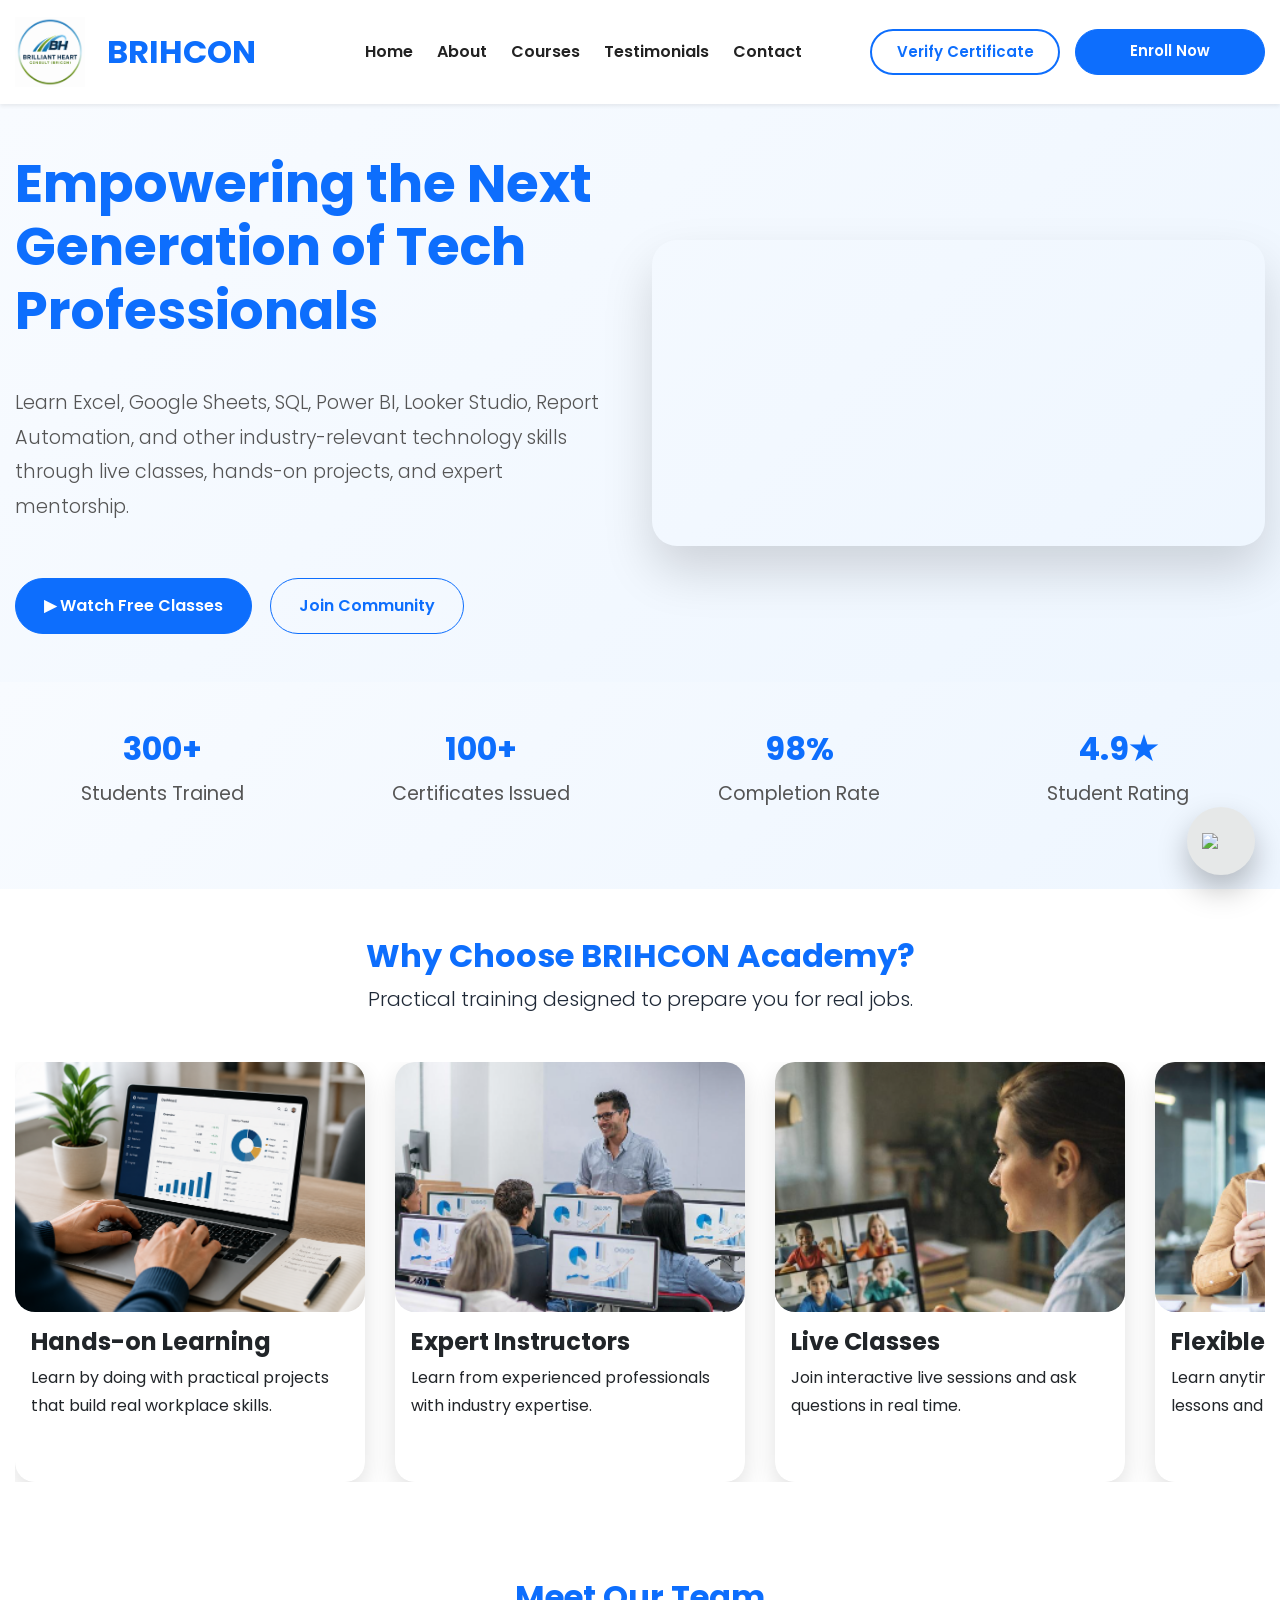
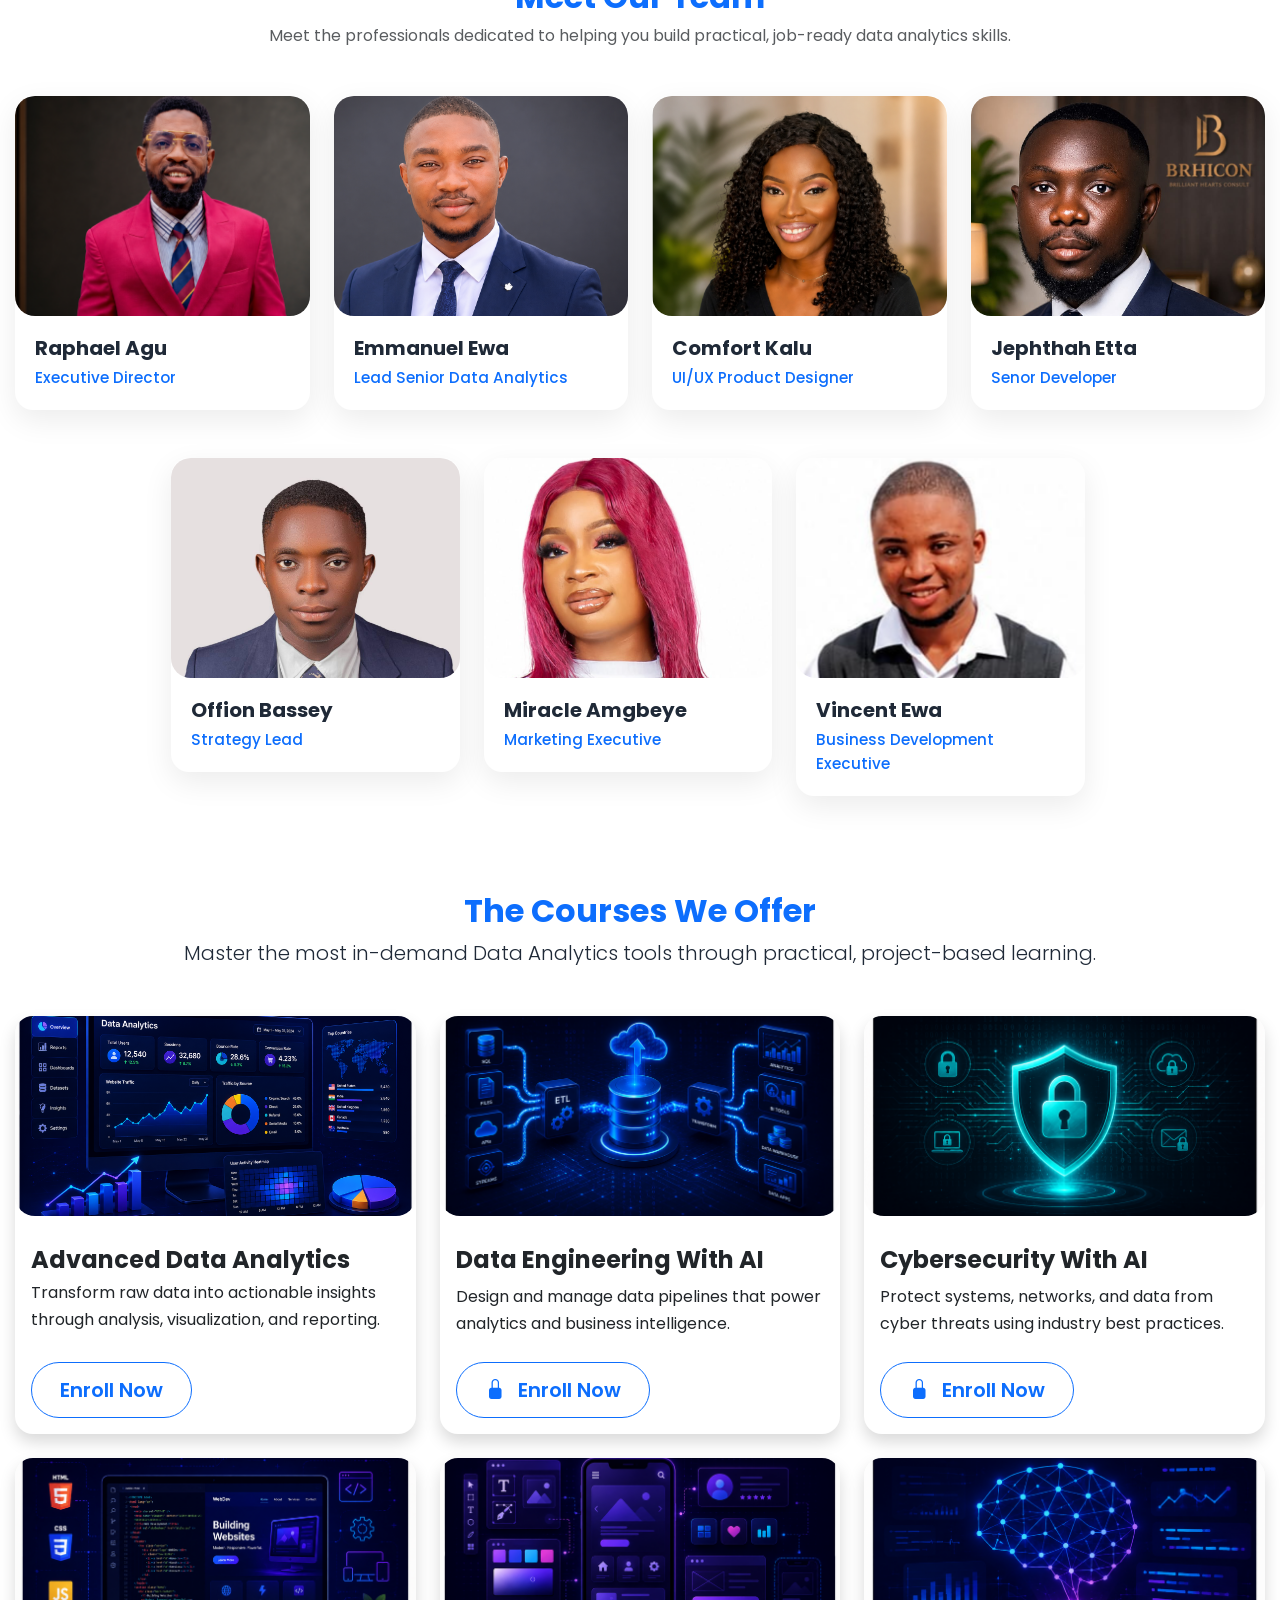
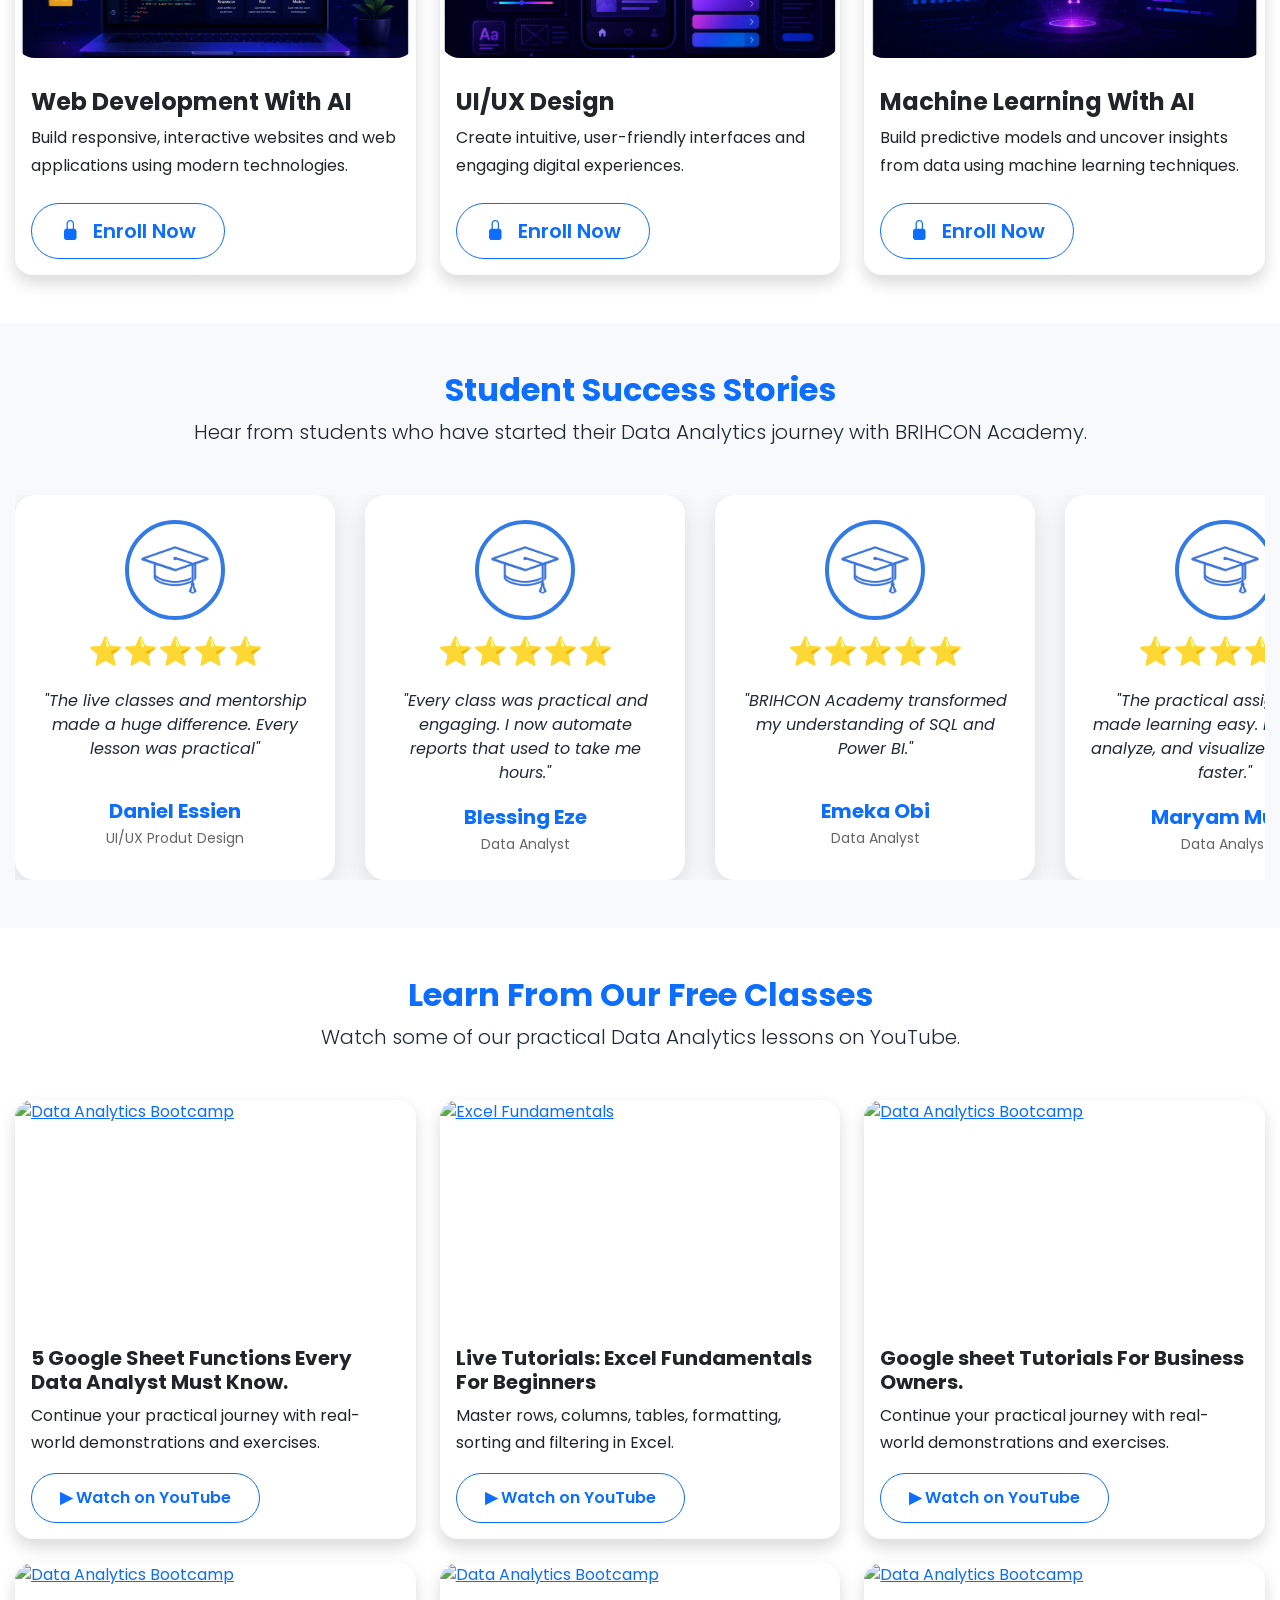
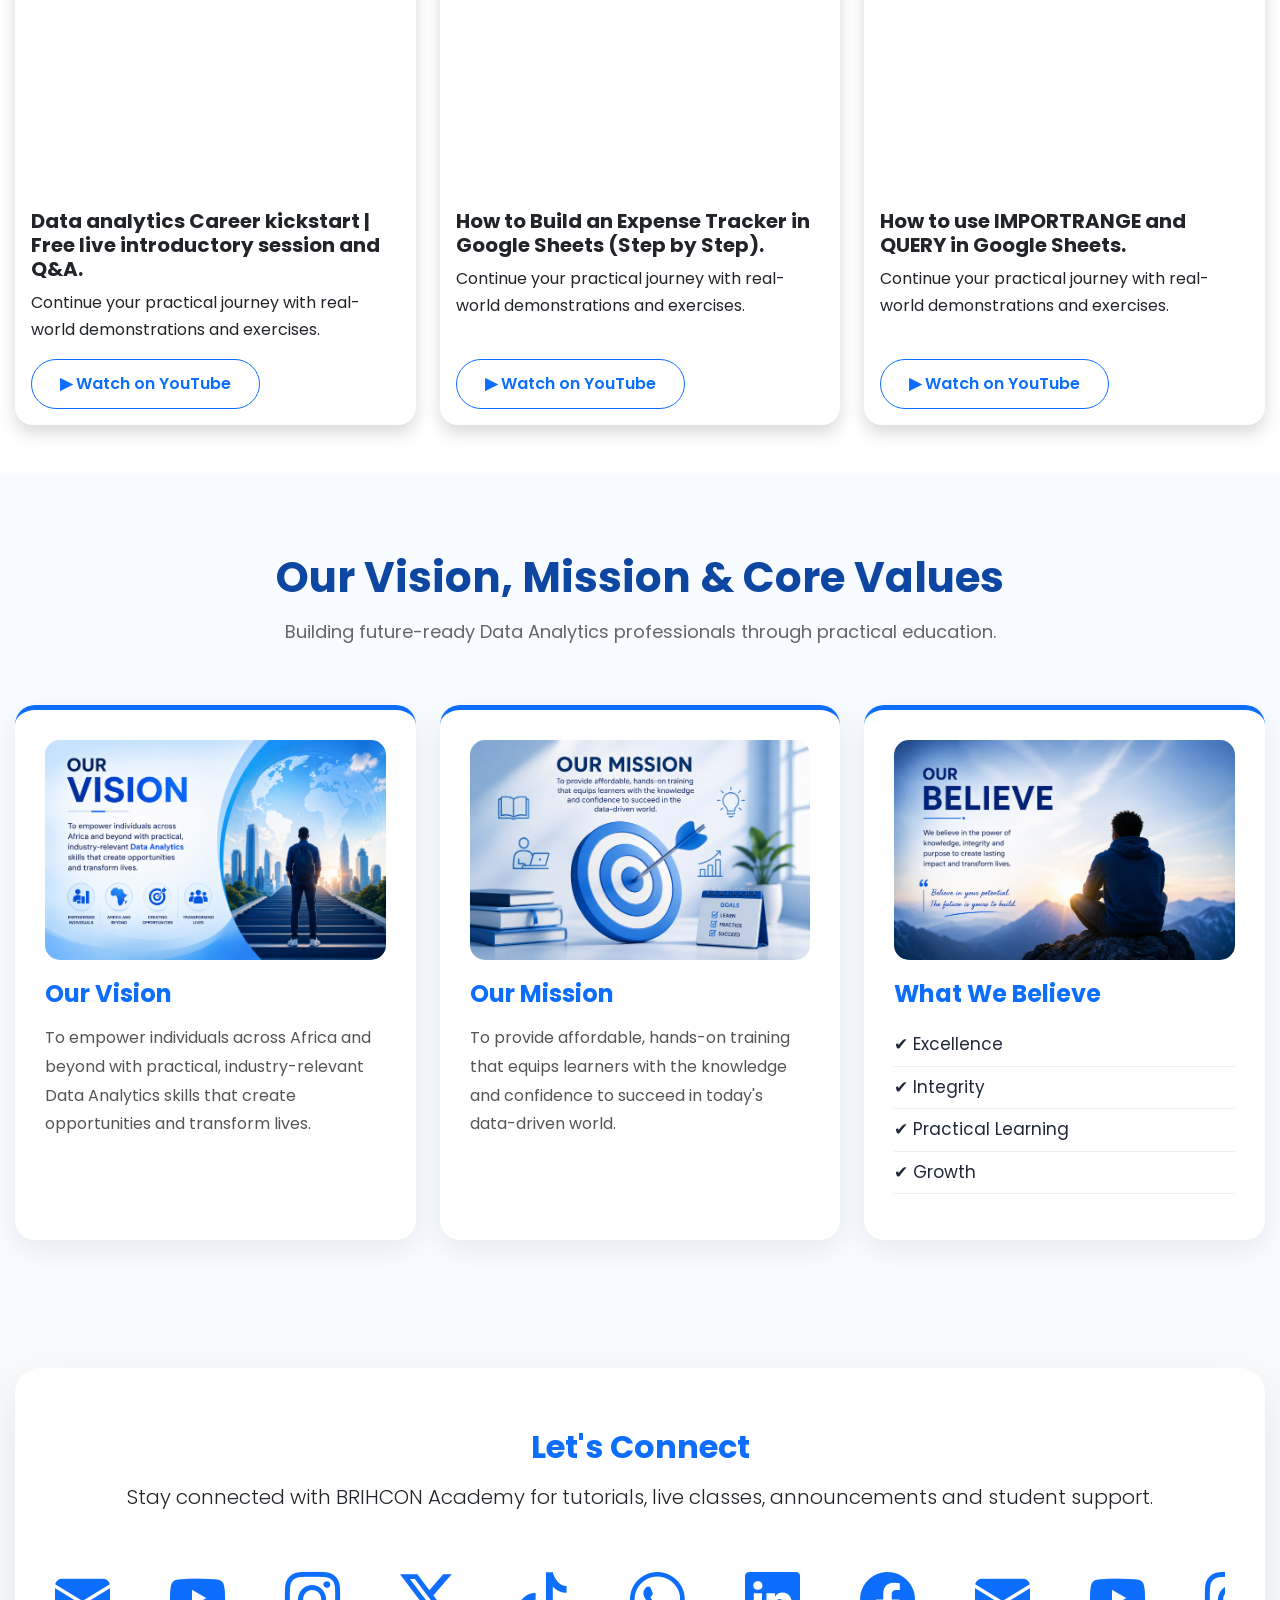
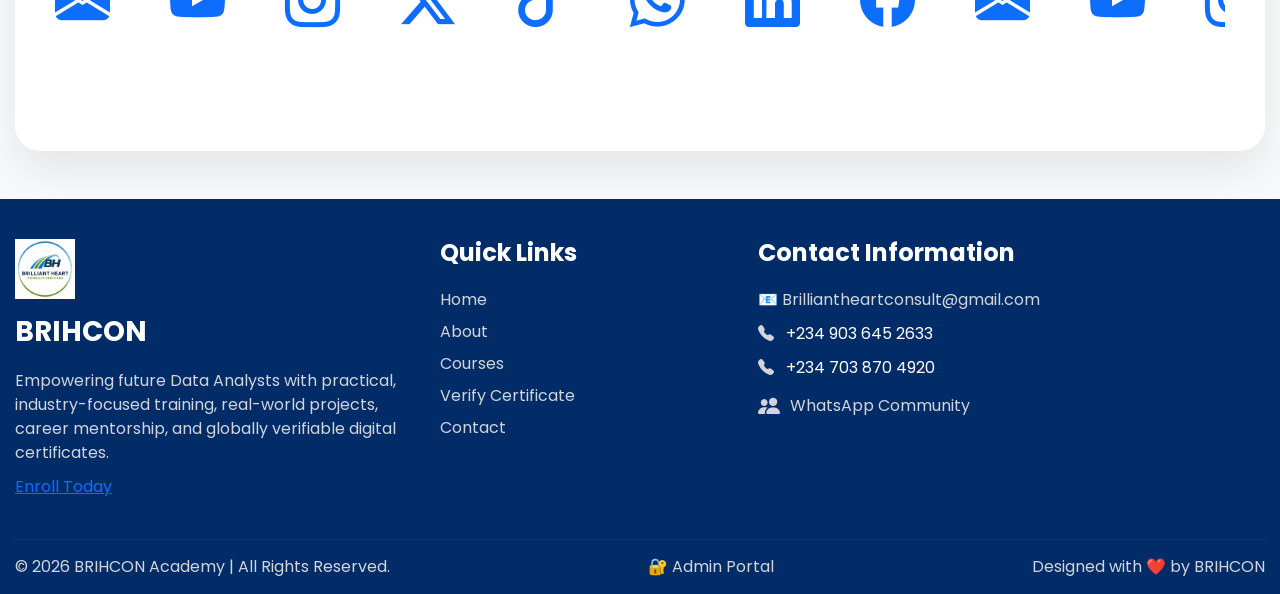
==== commit bf95e3b4: "Update website" ====
--- a/index.html
+++ b/index.html
@@ -1278,7 +1278,7 @@
 
 <div class="col-lg-4">
 
-<img src="assets/images/logo.png"
+<img src="assets/images/Logo.png"
      class="footer-logo mb-3"
      alt="BRIHCON">
 
@@ -1384,7 +1384,7 @@
     </p>
 
     <p>
-        Designed with ❤️ by BRIHCON Academy
+        Designed with ❤️ by BRIHCON
     </p>
 
 </div>
@@ -1408,7 +1408,7 @@
 
             <div>
 
-                <h5>BRIHCON Academy</h5>
+                <h5>BRIHCON</h5>
 
                 <small>Typically replies instantly</small>
 
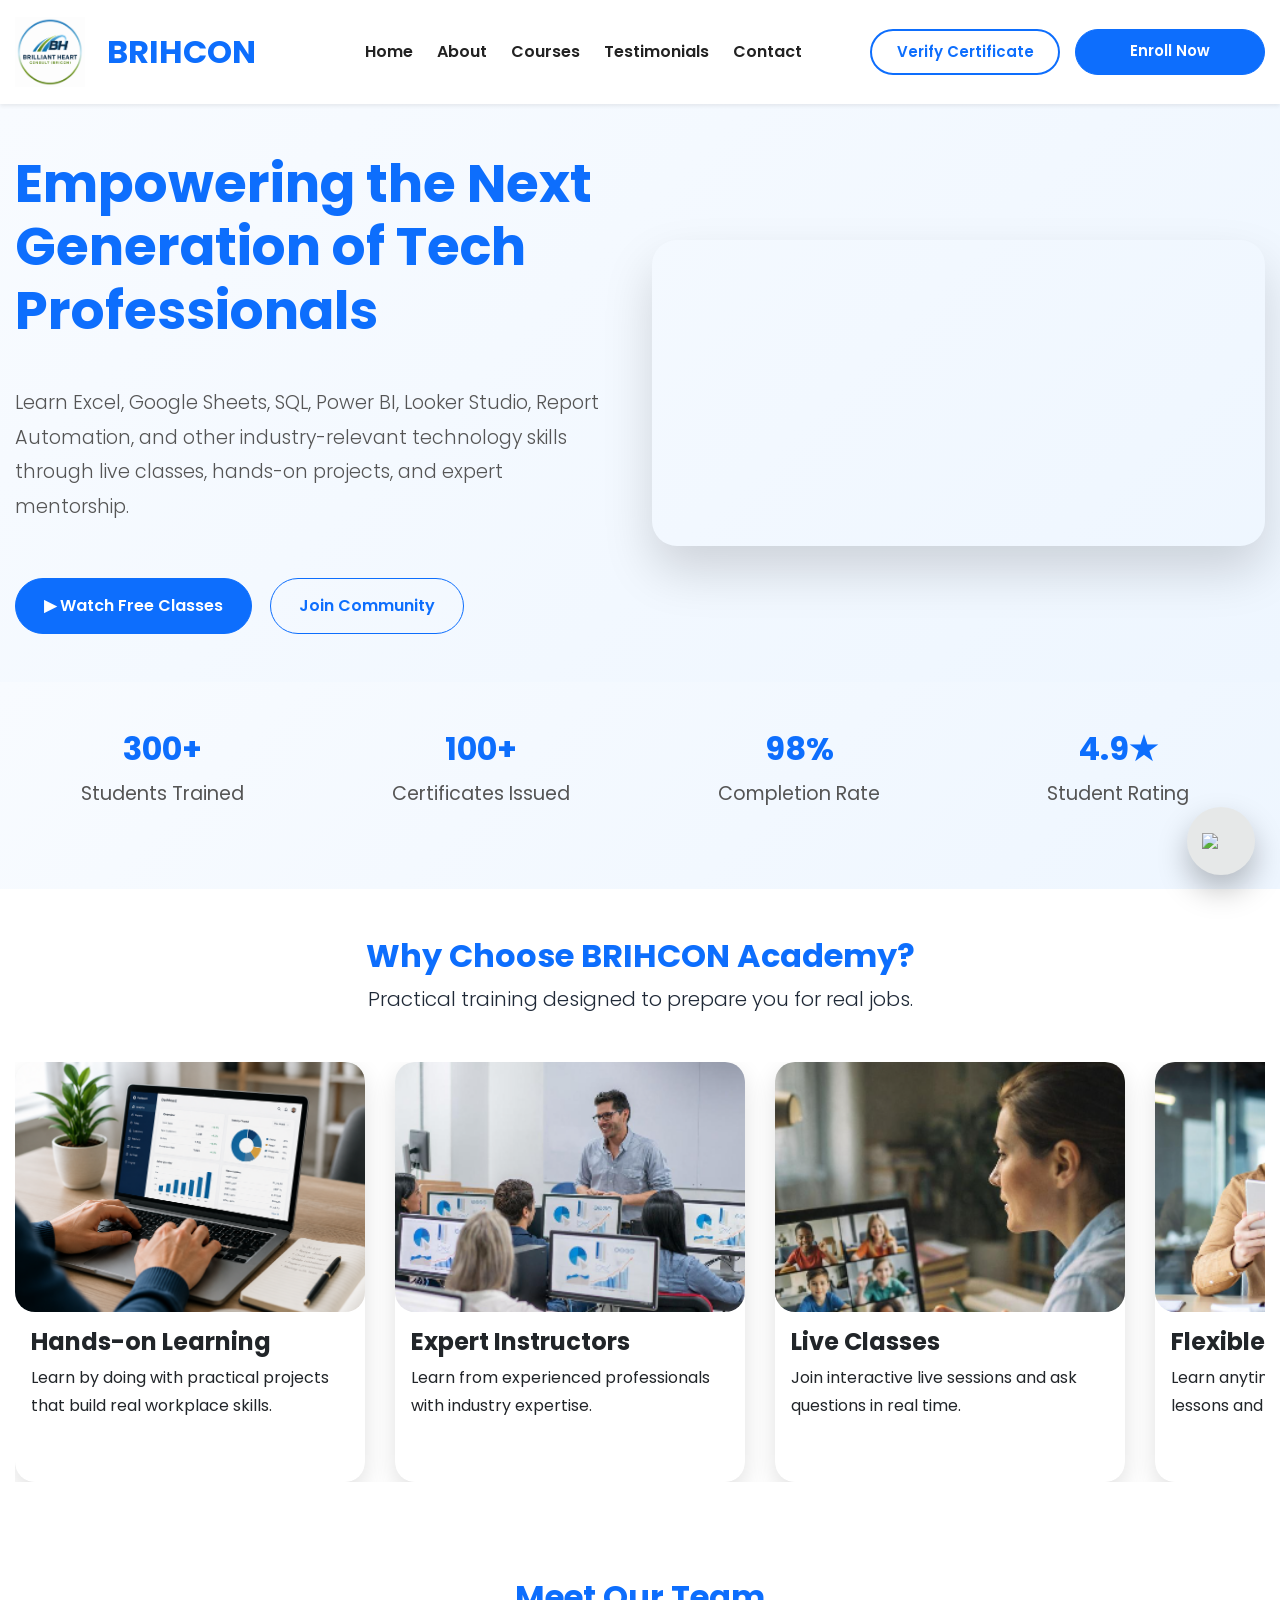
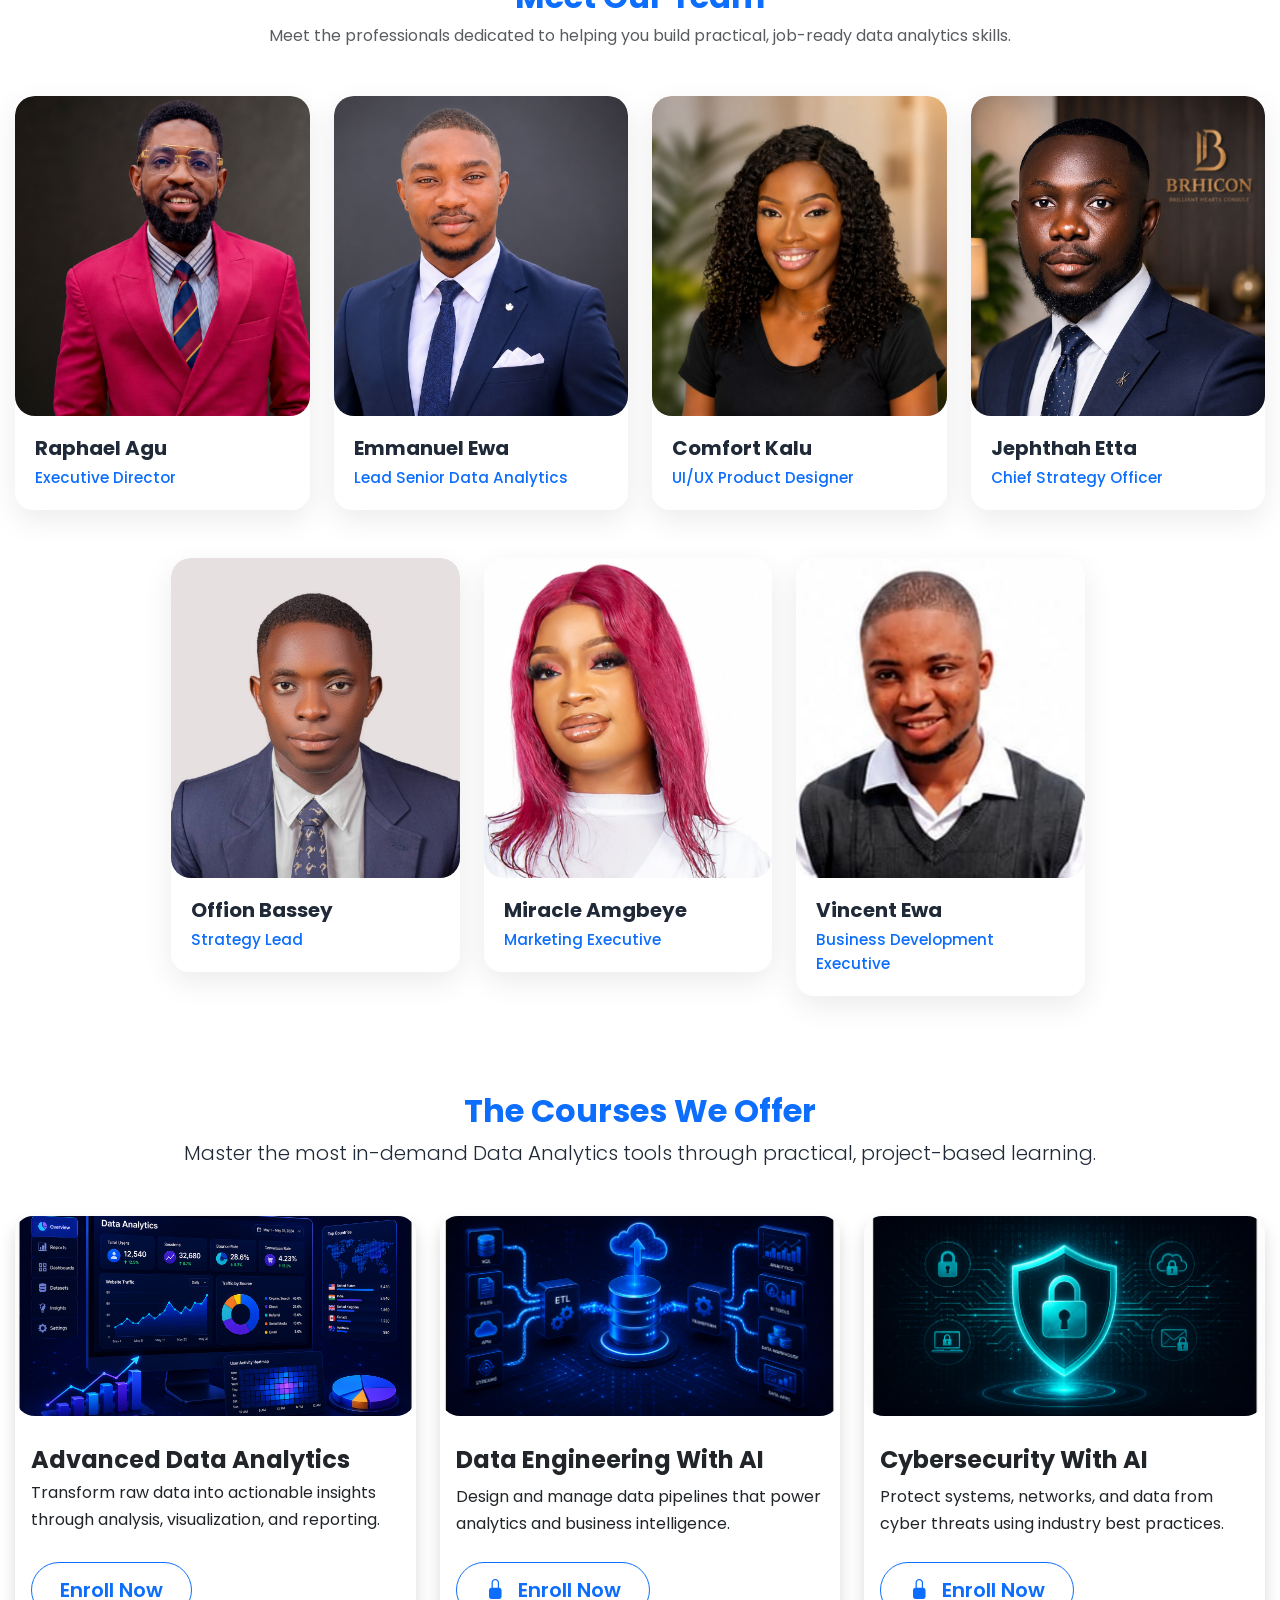
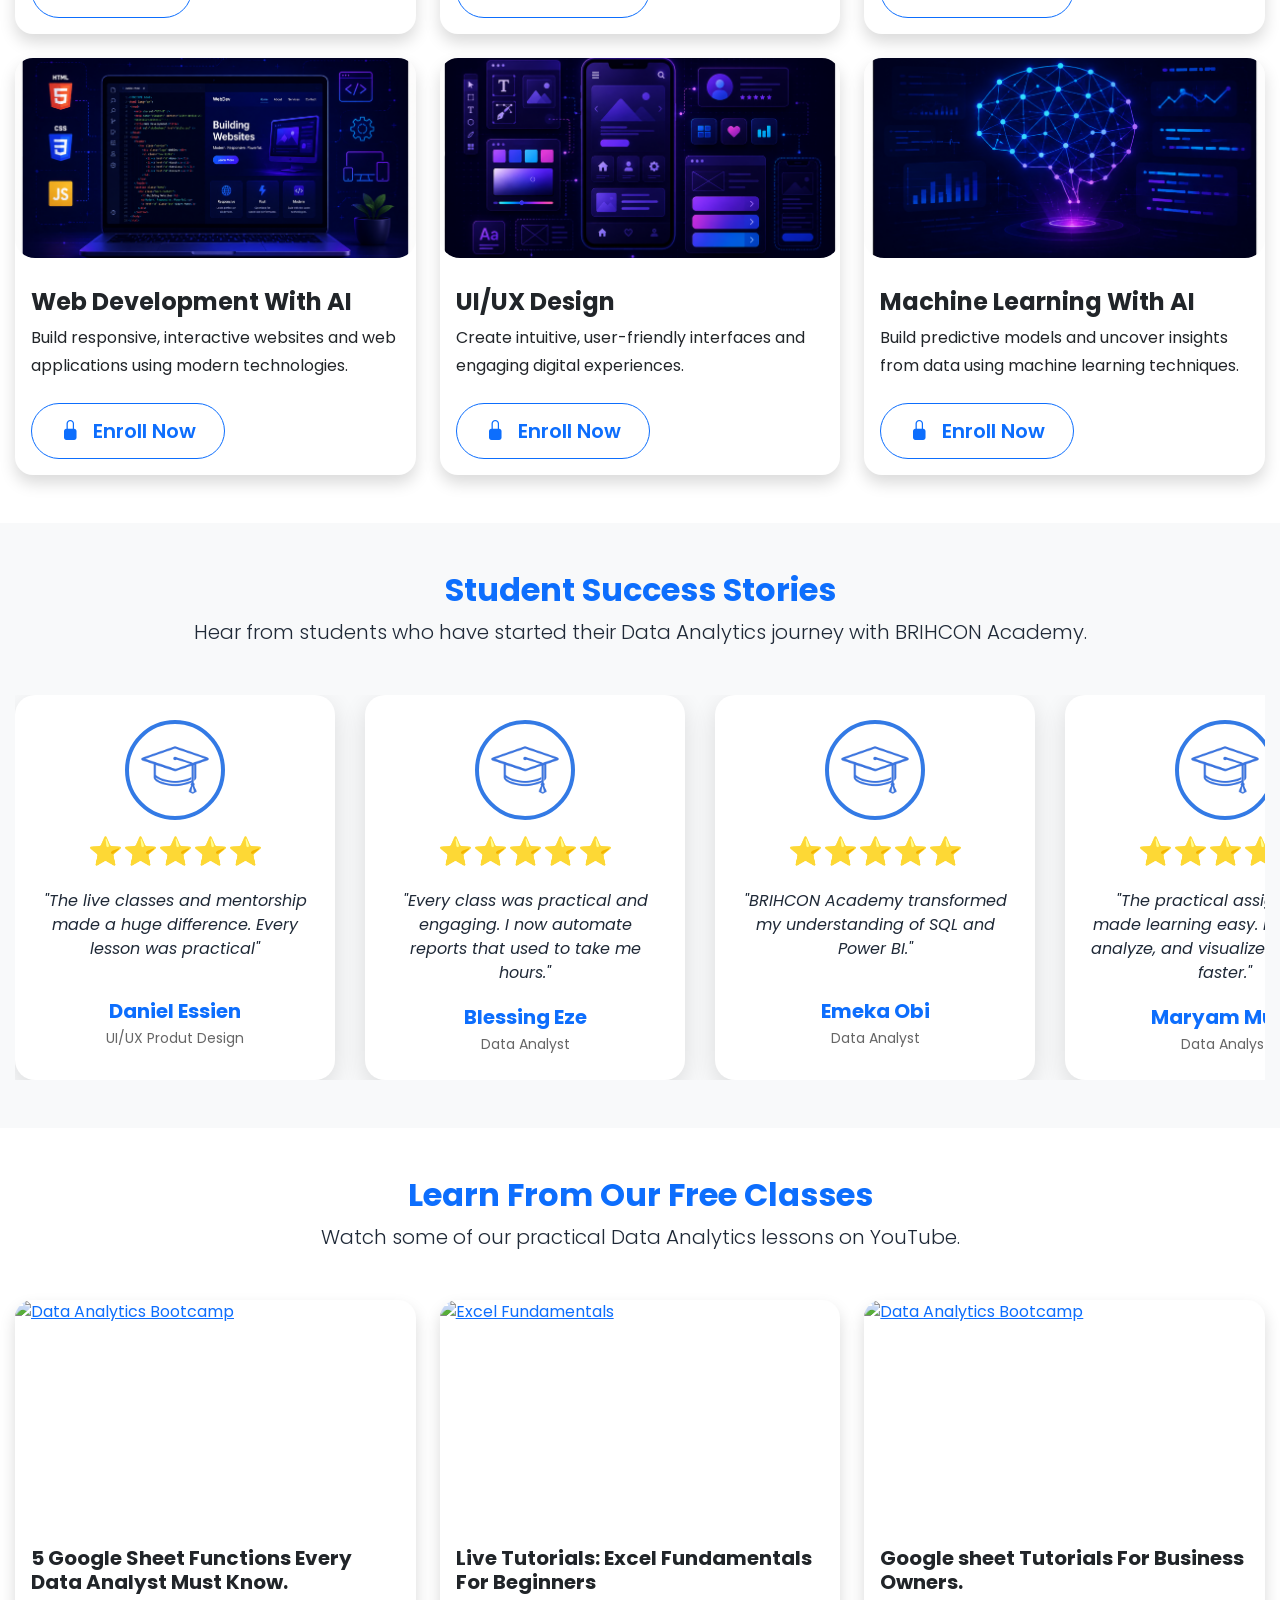
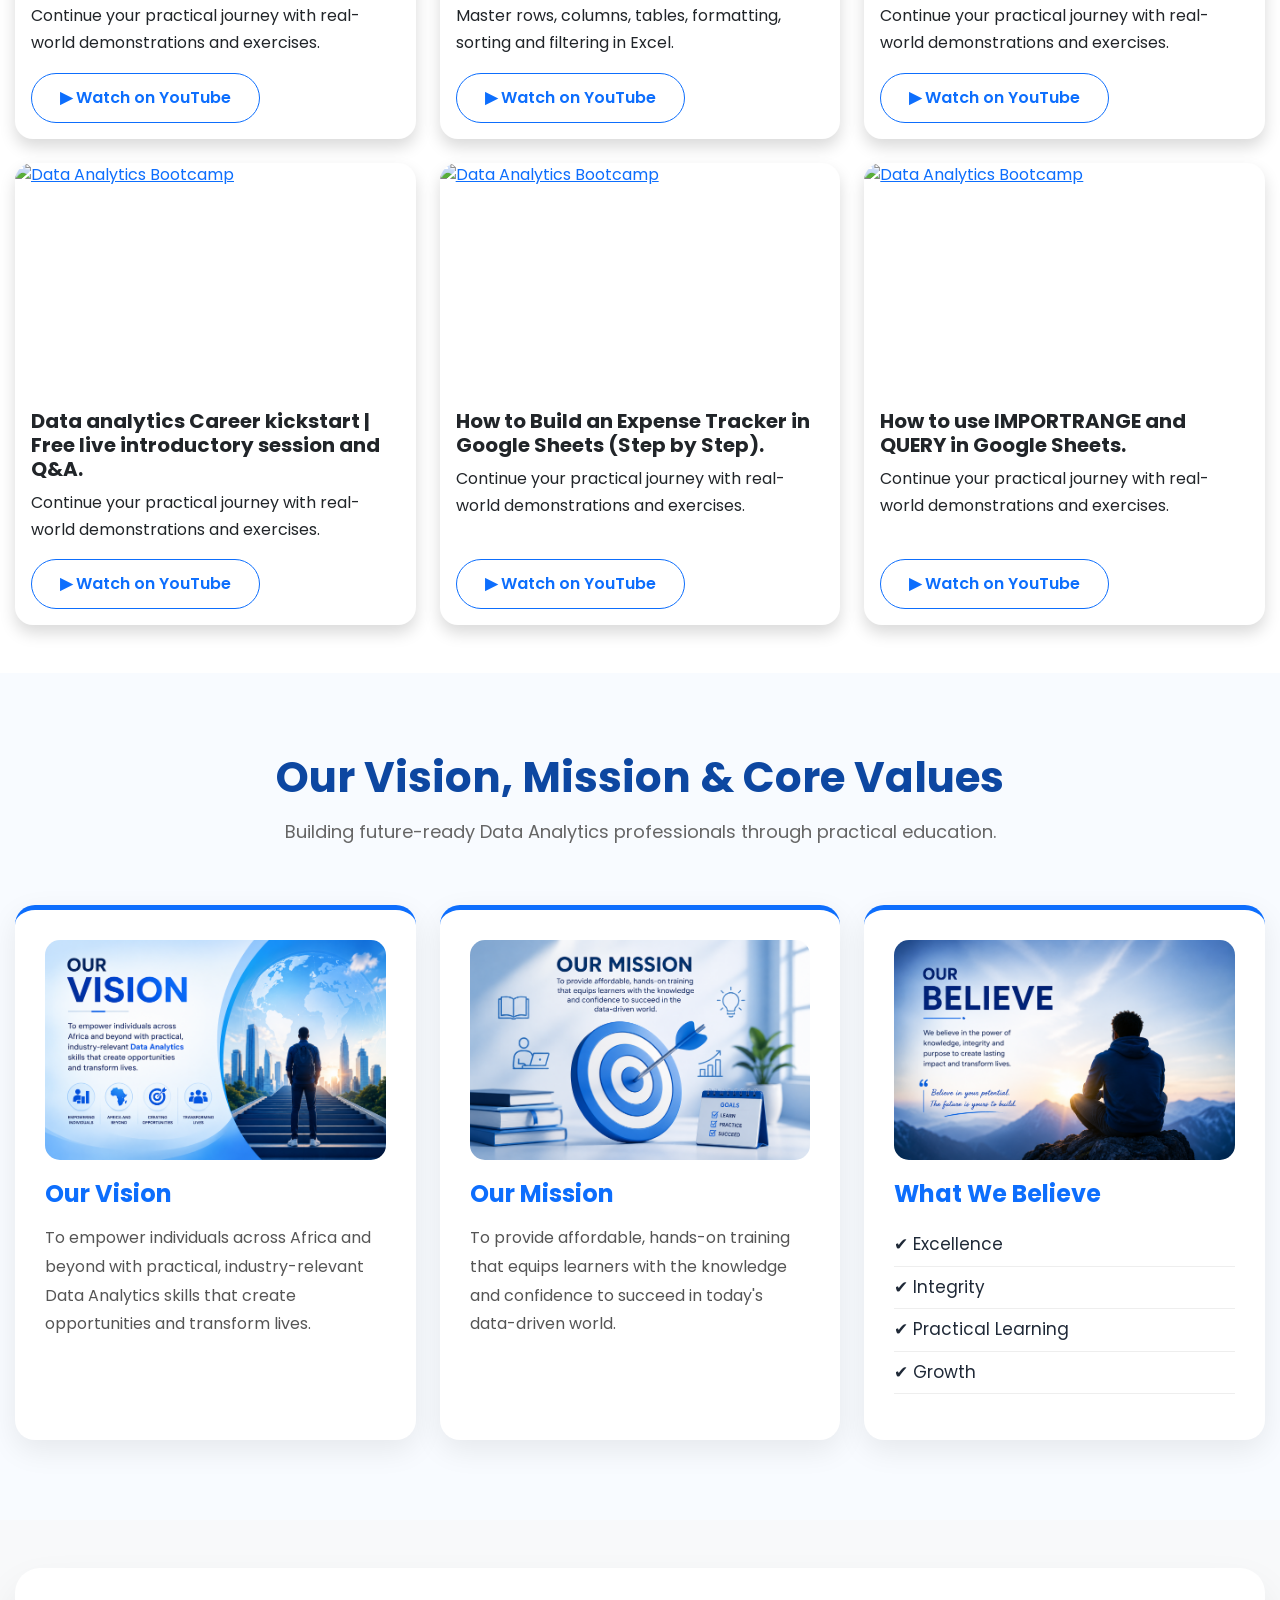
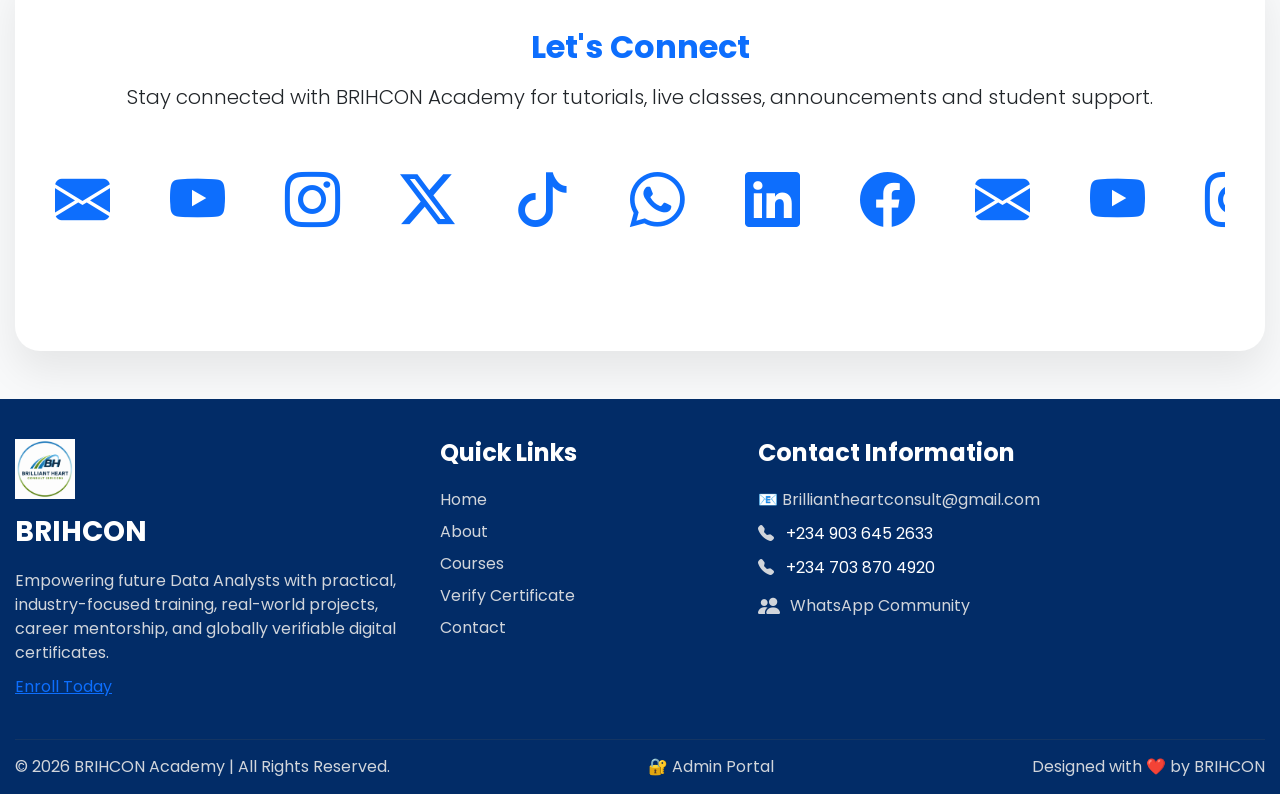
==== commit 05988557: "Update website" ====
--- a/index.html
+++ b/index.html
@@ -130,15 +130,9 @@
 
 <div class="navbar-buttons">
 
-<a
-href="#"
-class="btn btn-outline-primary google-login"
-data-url="https://script.google.com/macros/s/AKfycbw-p0ZIhzXnlFWdeRS-9d6AIKS9VWM-W7EAECVDmQnjec3H6gtN5RcXPsz-zkzmJPb-CA/exec">
-
-Verify Certificate
-
+<a href="verify.html" class="btn btn-outline-primary">
+    Verify Certificate
 </a>
-
 <a
 <a href="#courses" class="btn btn-primary">Enroll Now</a>
 
@@ -506,7 +500,7 @@
                     <img src="assets/images/Jeph.jpeg" alt="Jephthah Etta">
                     <div class="team-content">
                         <h5>Jephthah Etta</h5>
-                        <span>Senor Developer</span>
+                        <span>Chief Strategy Officer</span>
                     </div>
                 </div>
             </div>
@@ -1373,7 +1367,7 @@
 
     <p>
 
-        <a href="https://script.google.com/macros/s/AKfycbzkK2T8xs6CXnTXSAPrvBi0oC4uIud5dSGOZETGwUH8D50nfL76sbXHpXwzqOxsZelXMQ/exec?page=admin"
+        <a href="admin/index.html"
            target="_blank"
            class="footer-social admin-link">
 
--- a/css/style.css
+++ b/css/style.css
@@ -3806,7 +3806,7 @@
 
 .team-card img{
     width:100%;
-    height:220px;
+    height:320px;
     object-fit:cover;
     object-position:center 15%;
 }
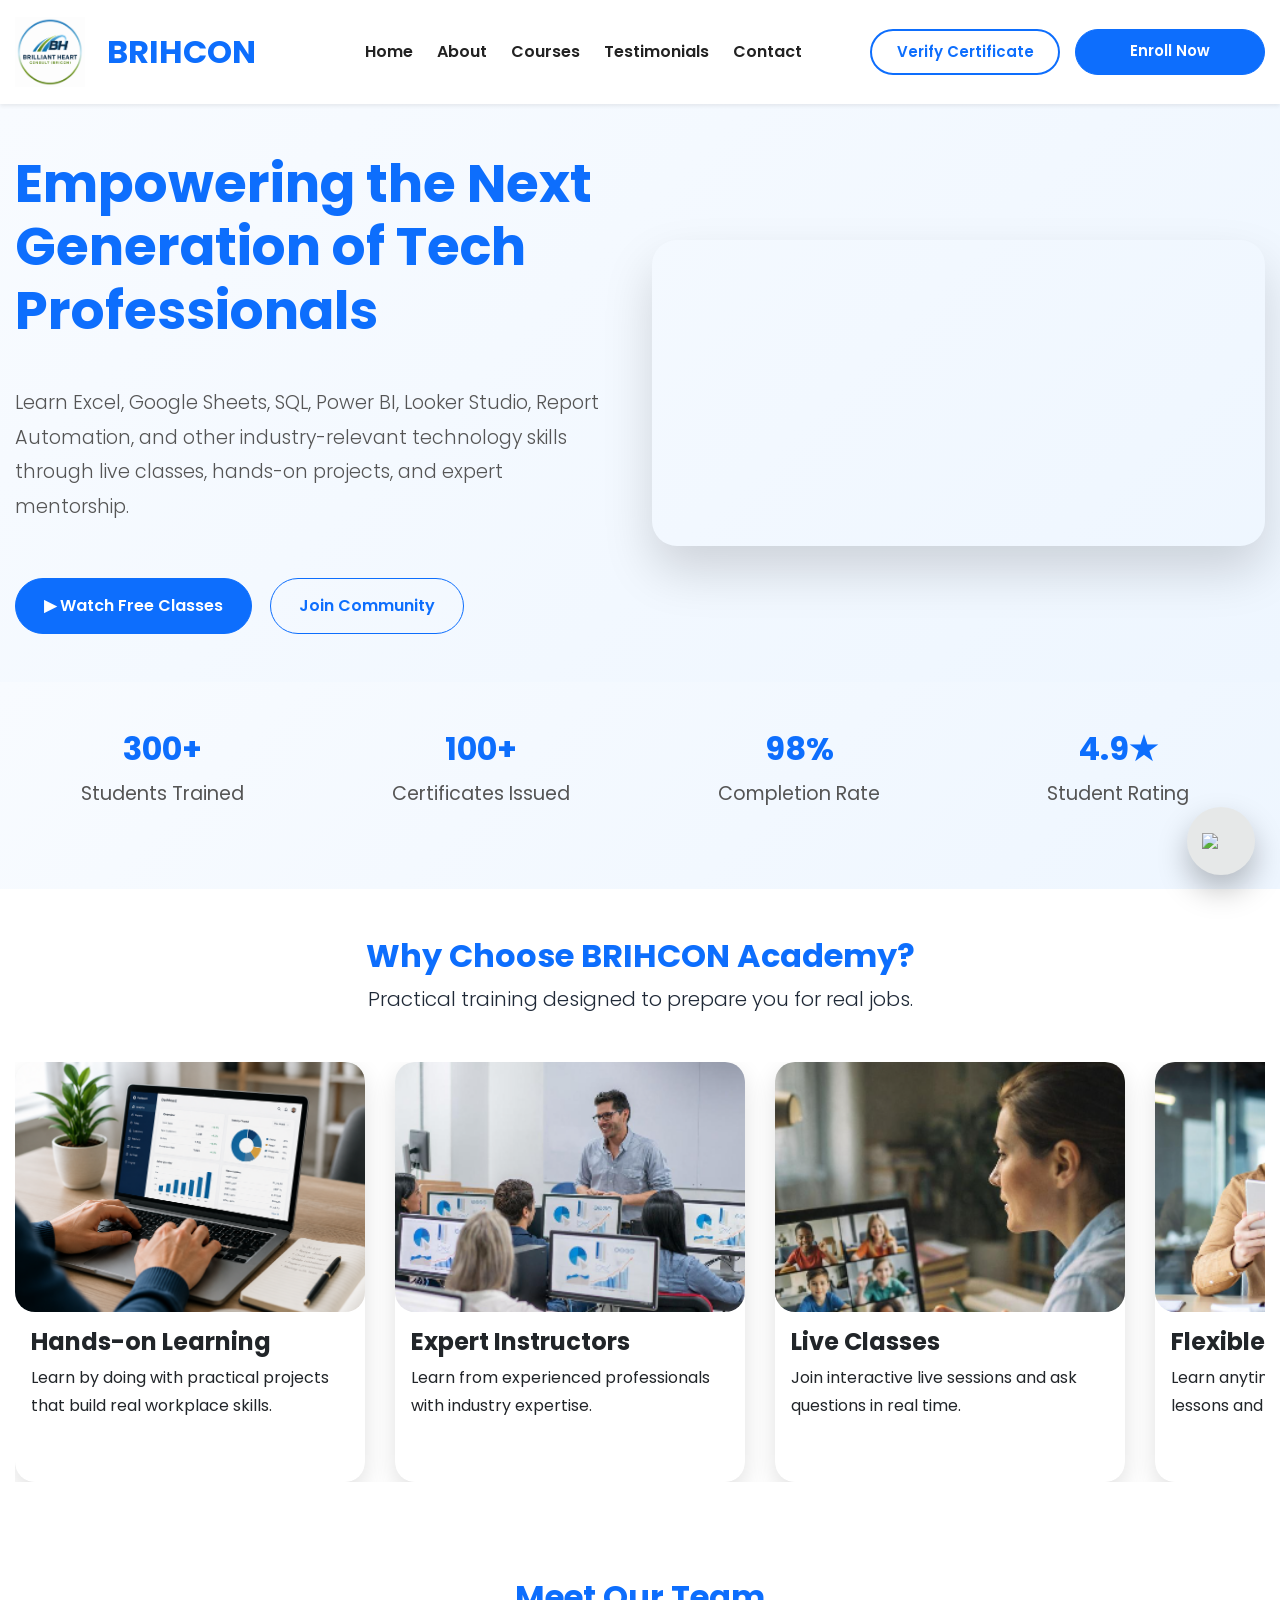
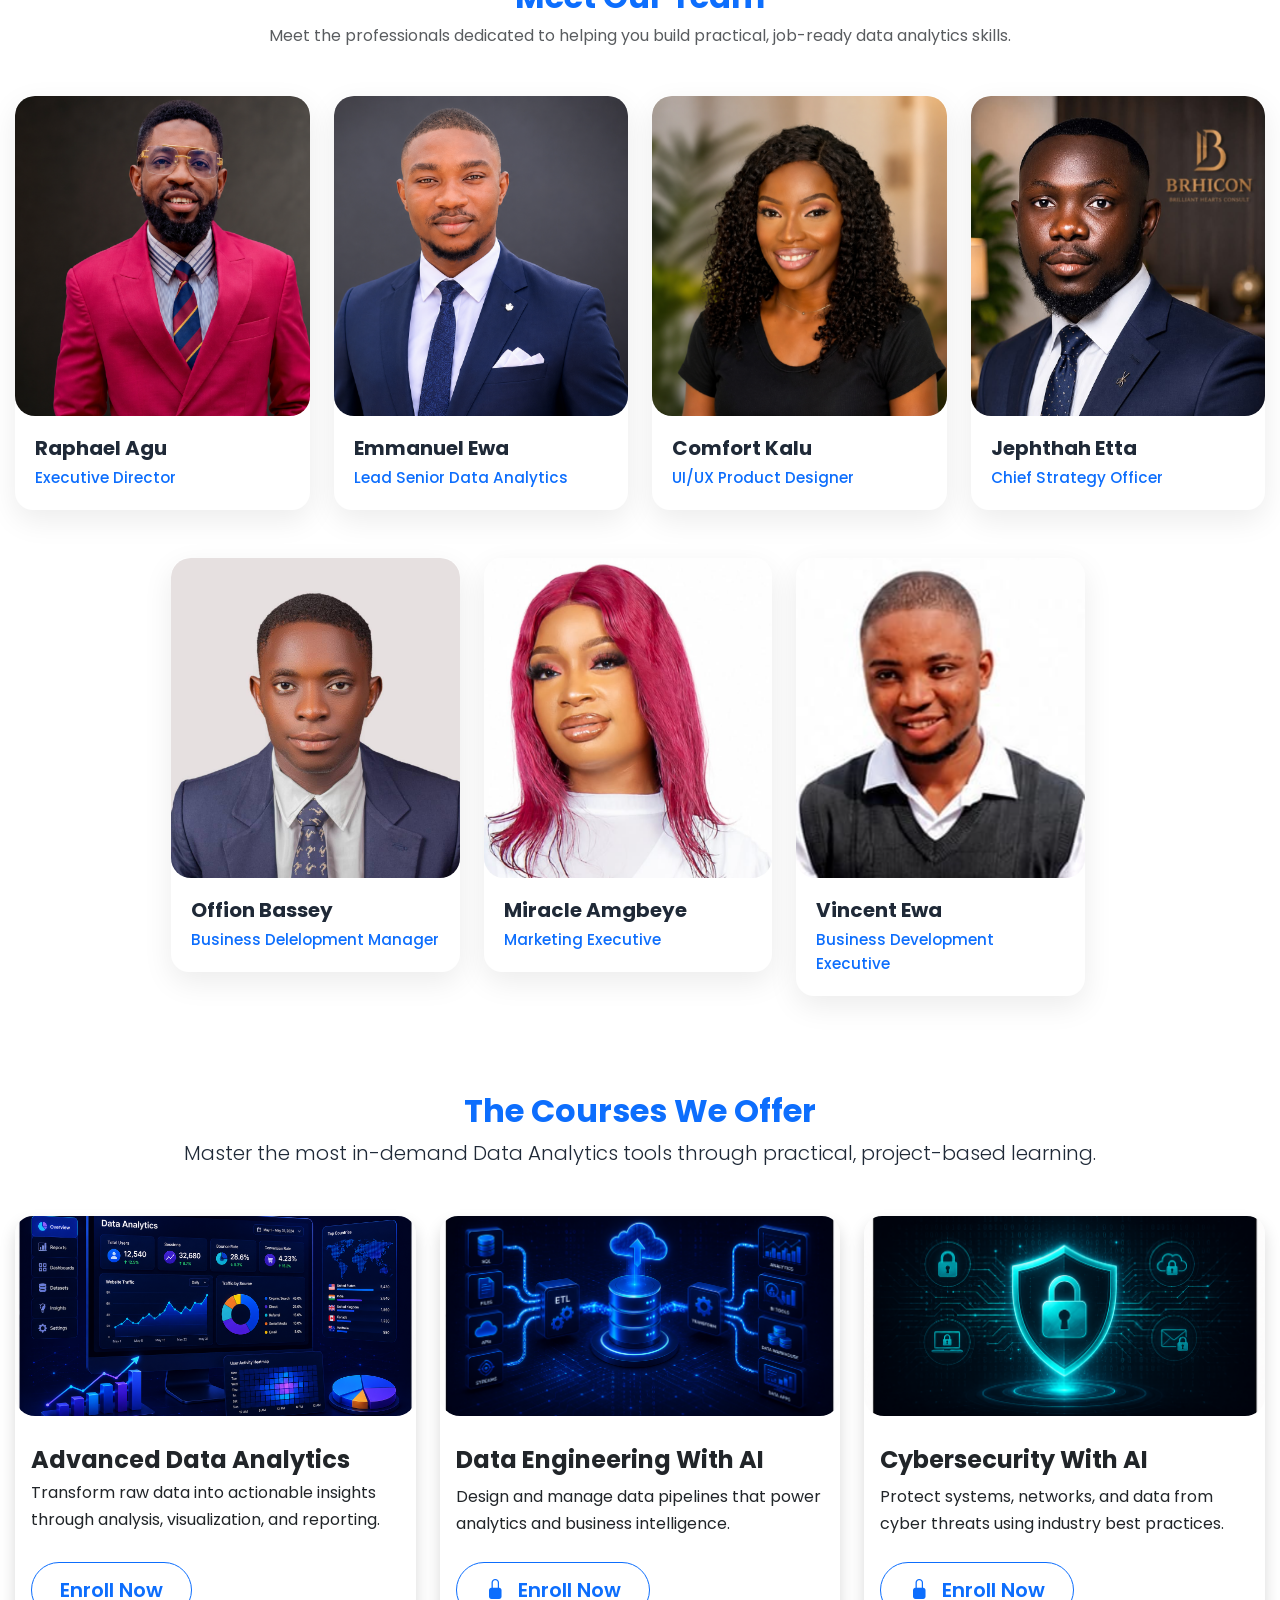
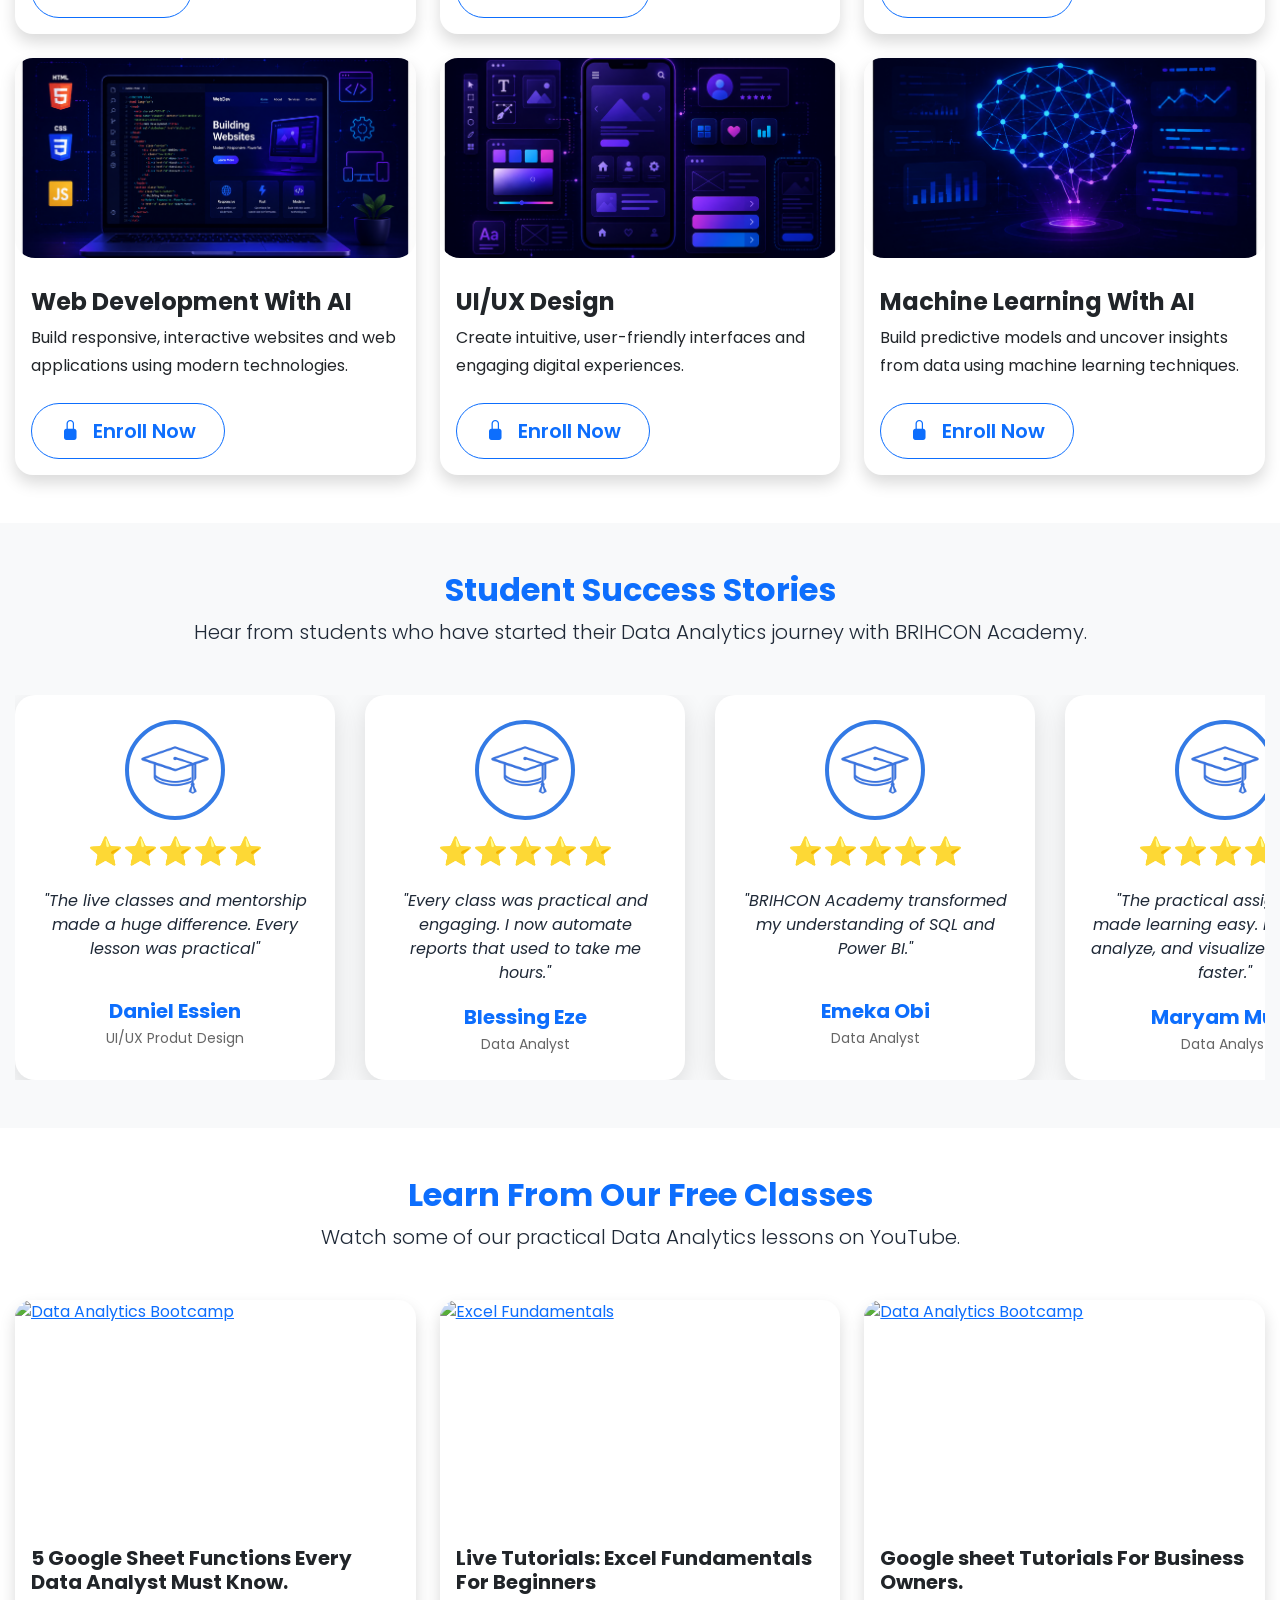
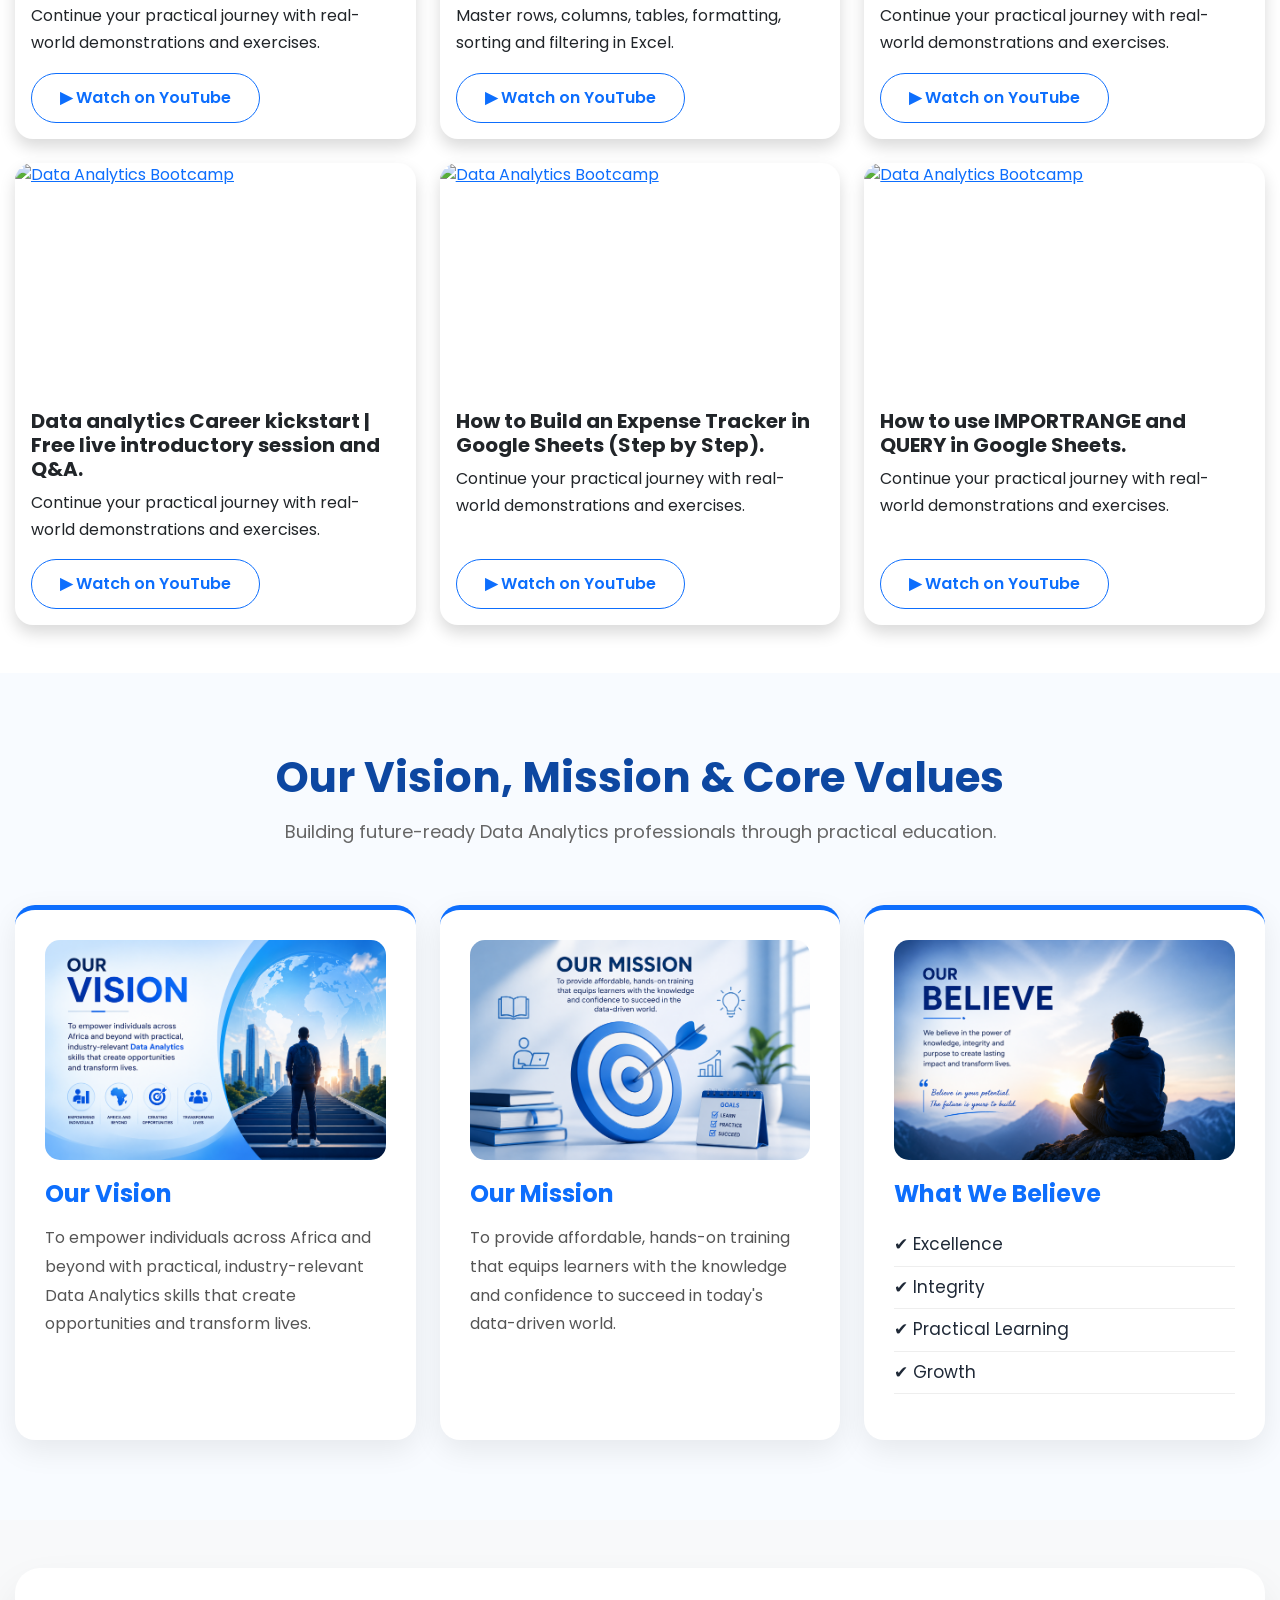
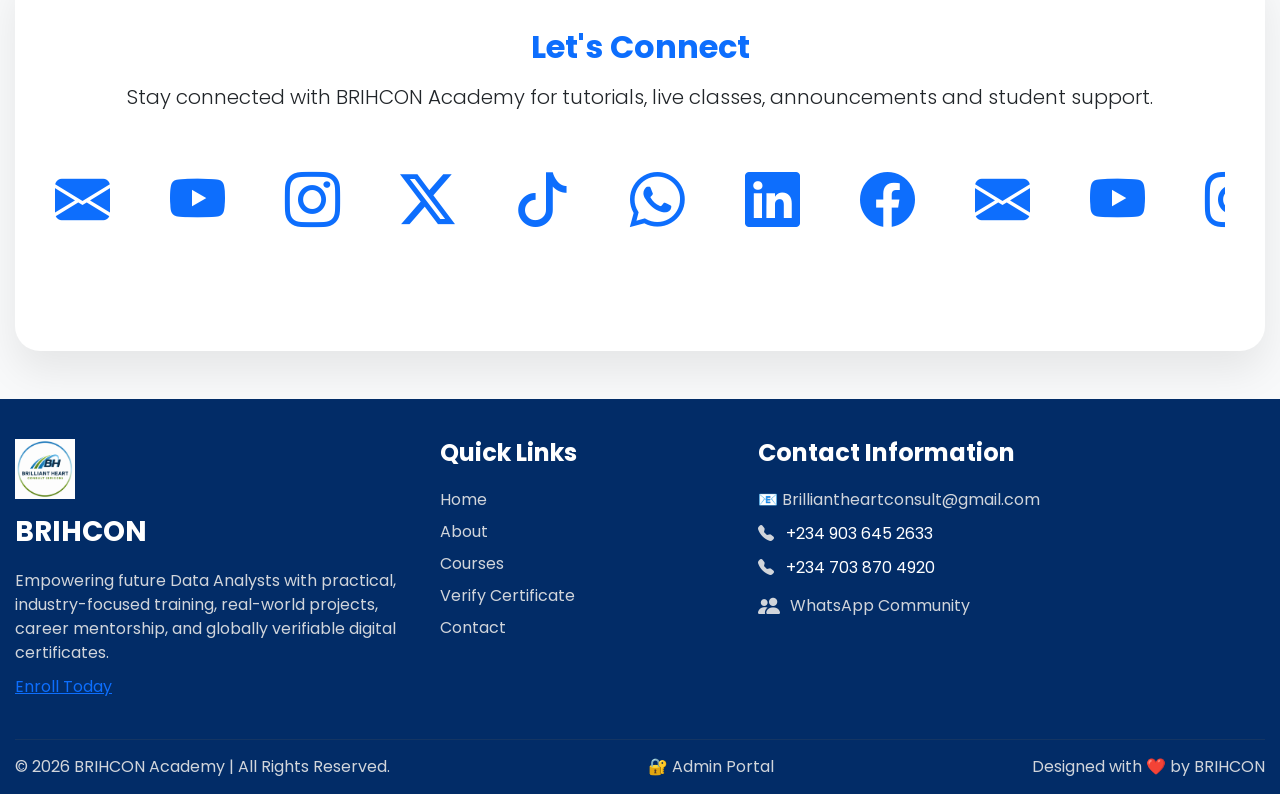
==== commit 5ded8ffe: "Updated website" ====
--- a/index.html
+++ b/index.html
@@ -512,7 +512,7 @@
                     <img src="assets/images/offion.jpeg" alt="">
                     <div class="team-content">
                         <h5>Offion Bassey</h5>
-                        <span>Strategy Lead</span>
+                        <span>Business Delelopment Manager</span>
                     </div>
                 </div>
             </div>
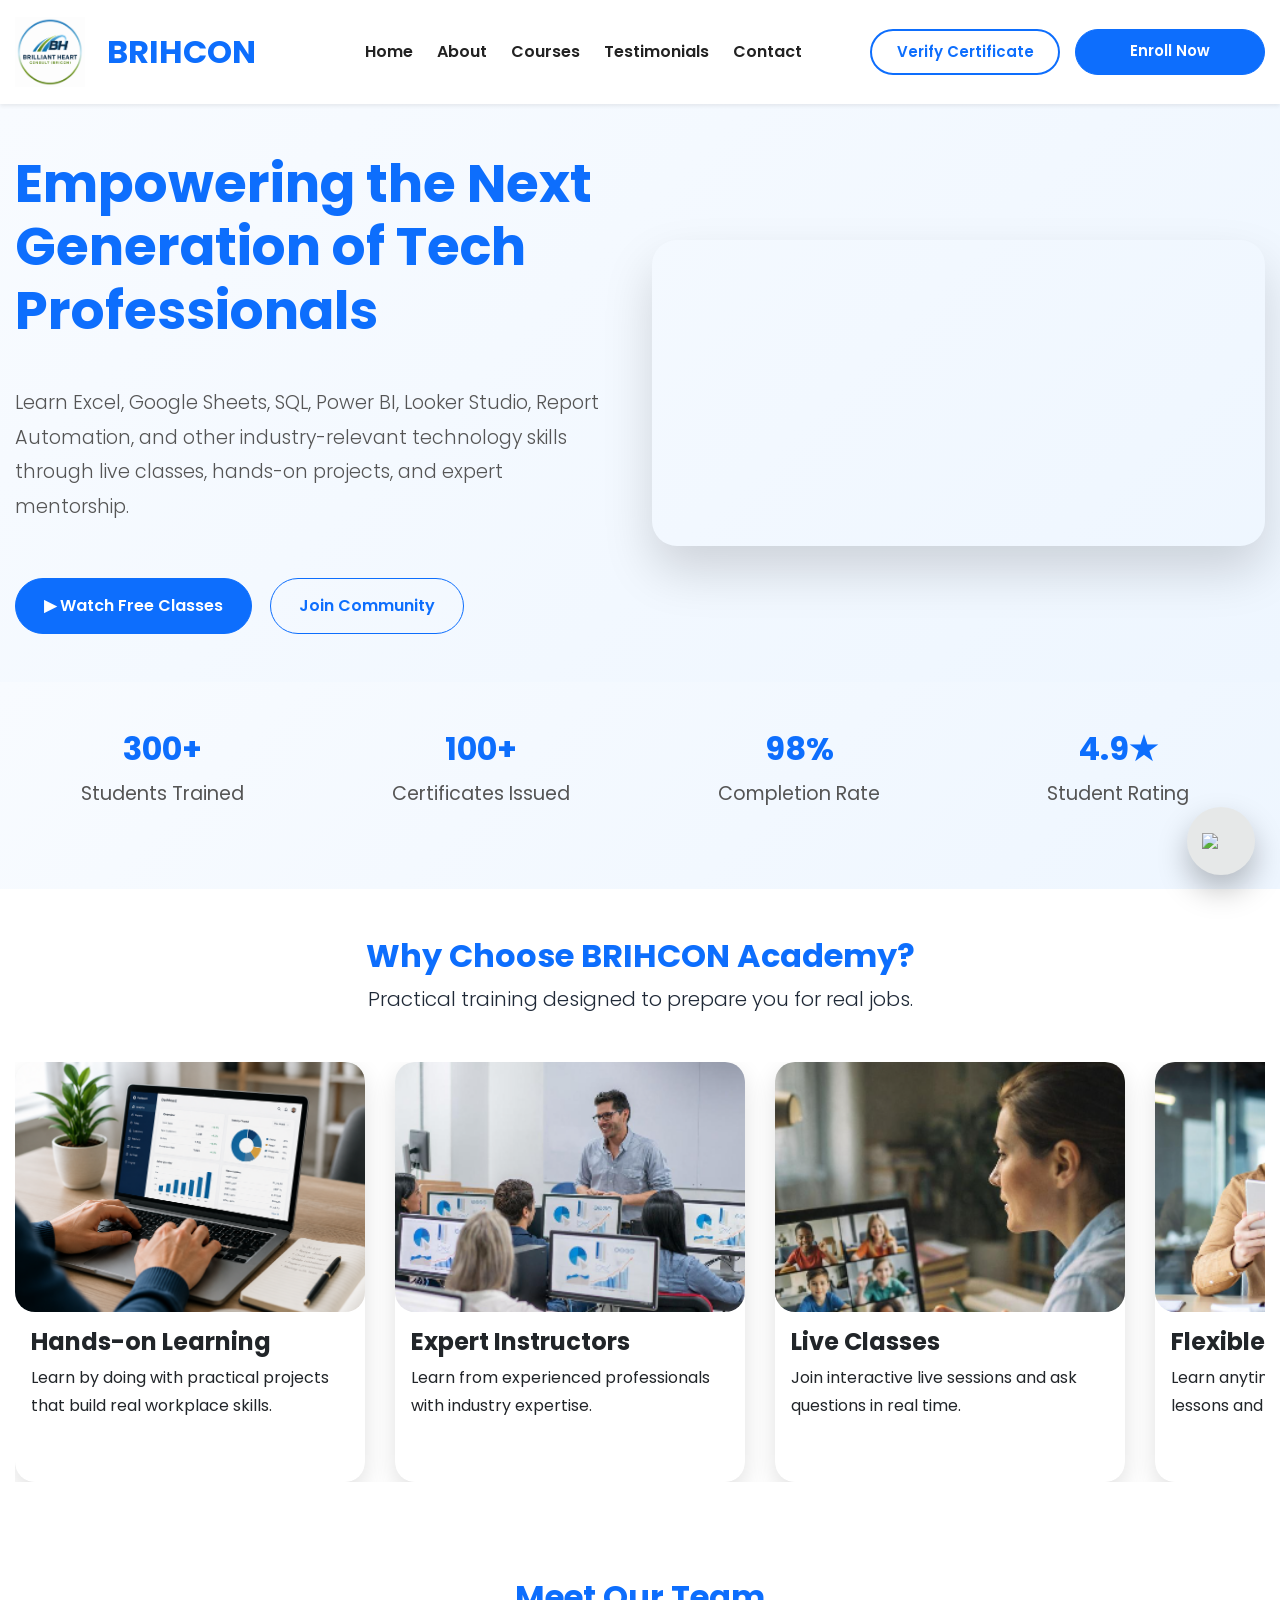
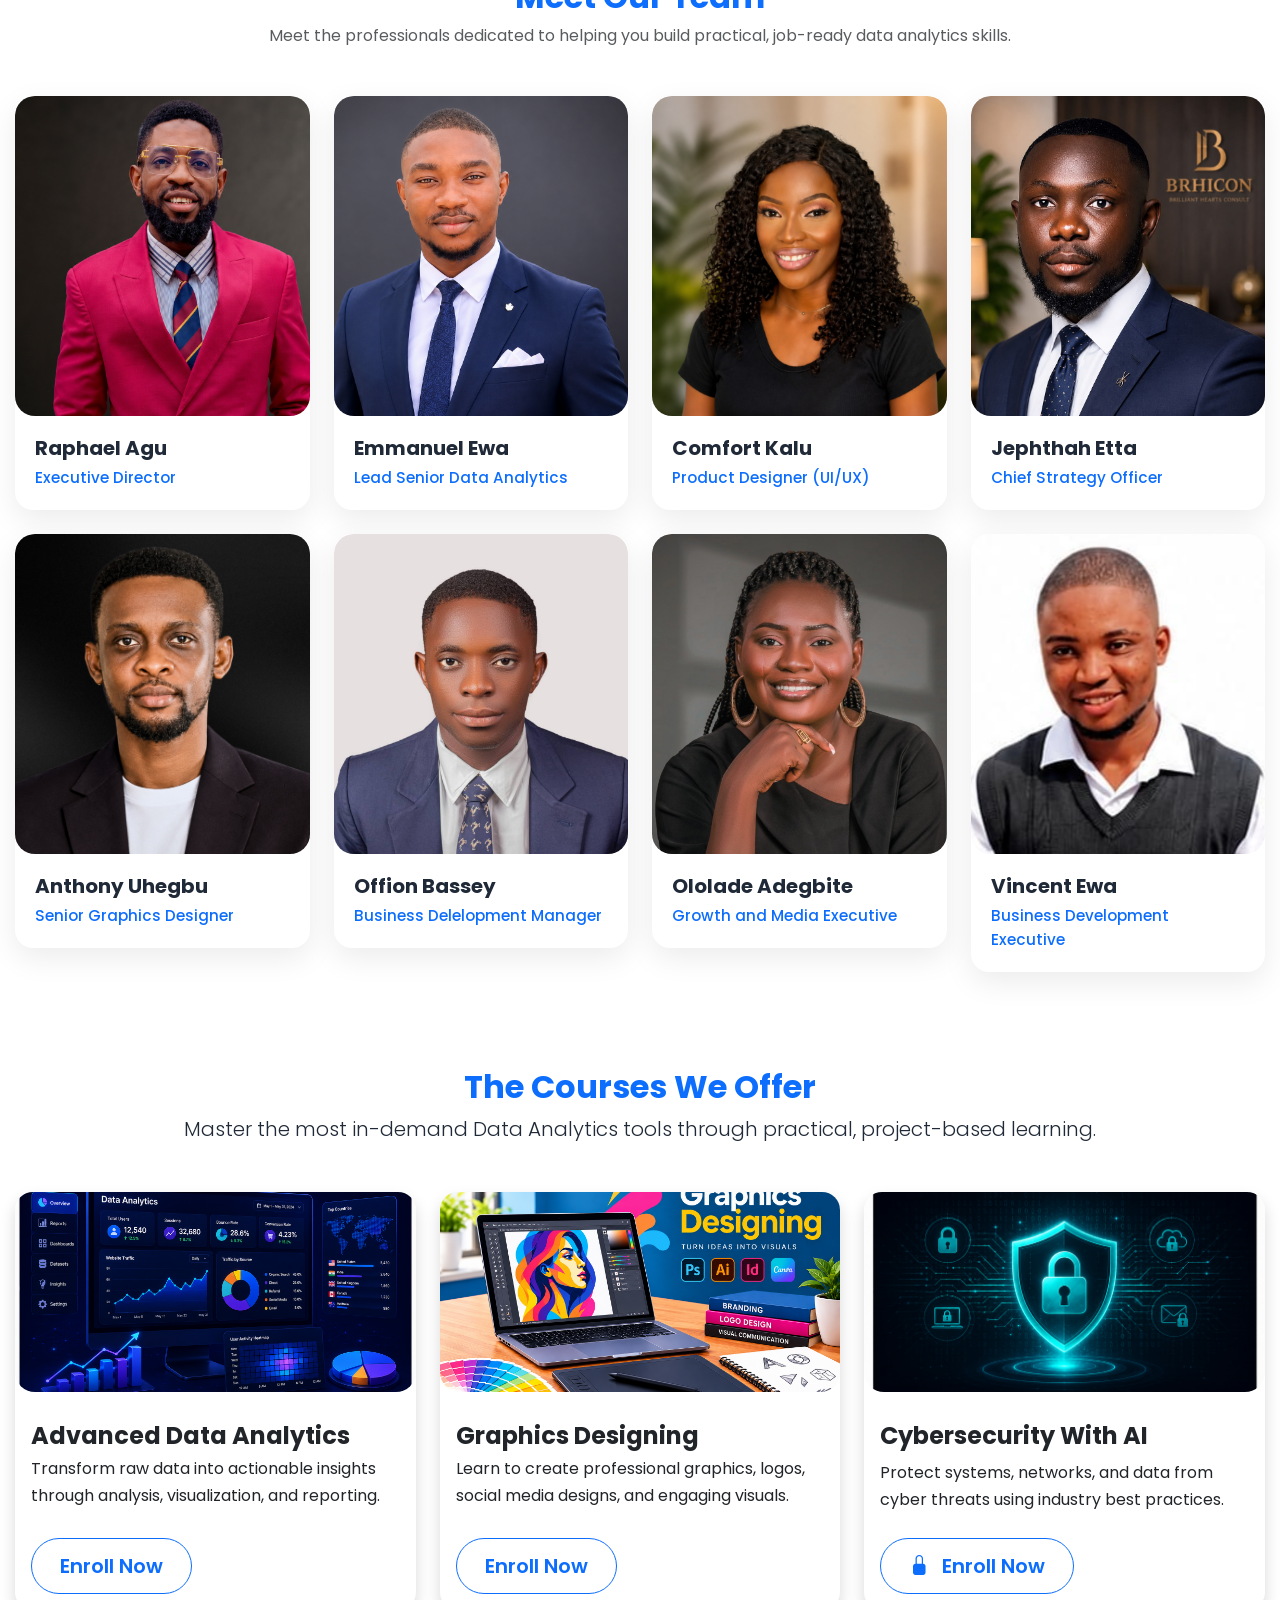
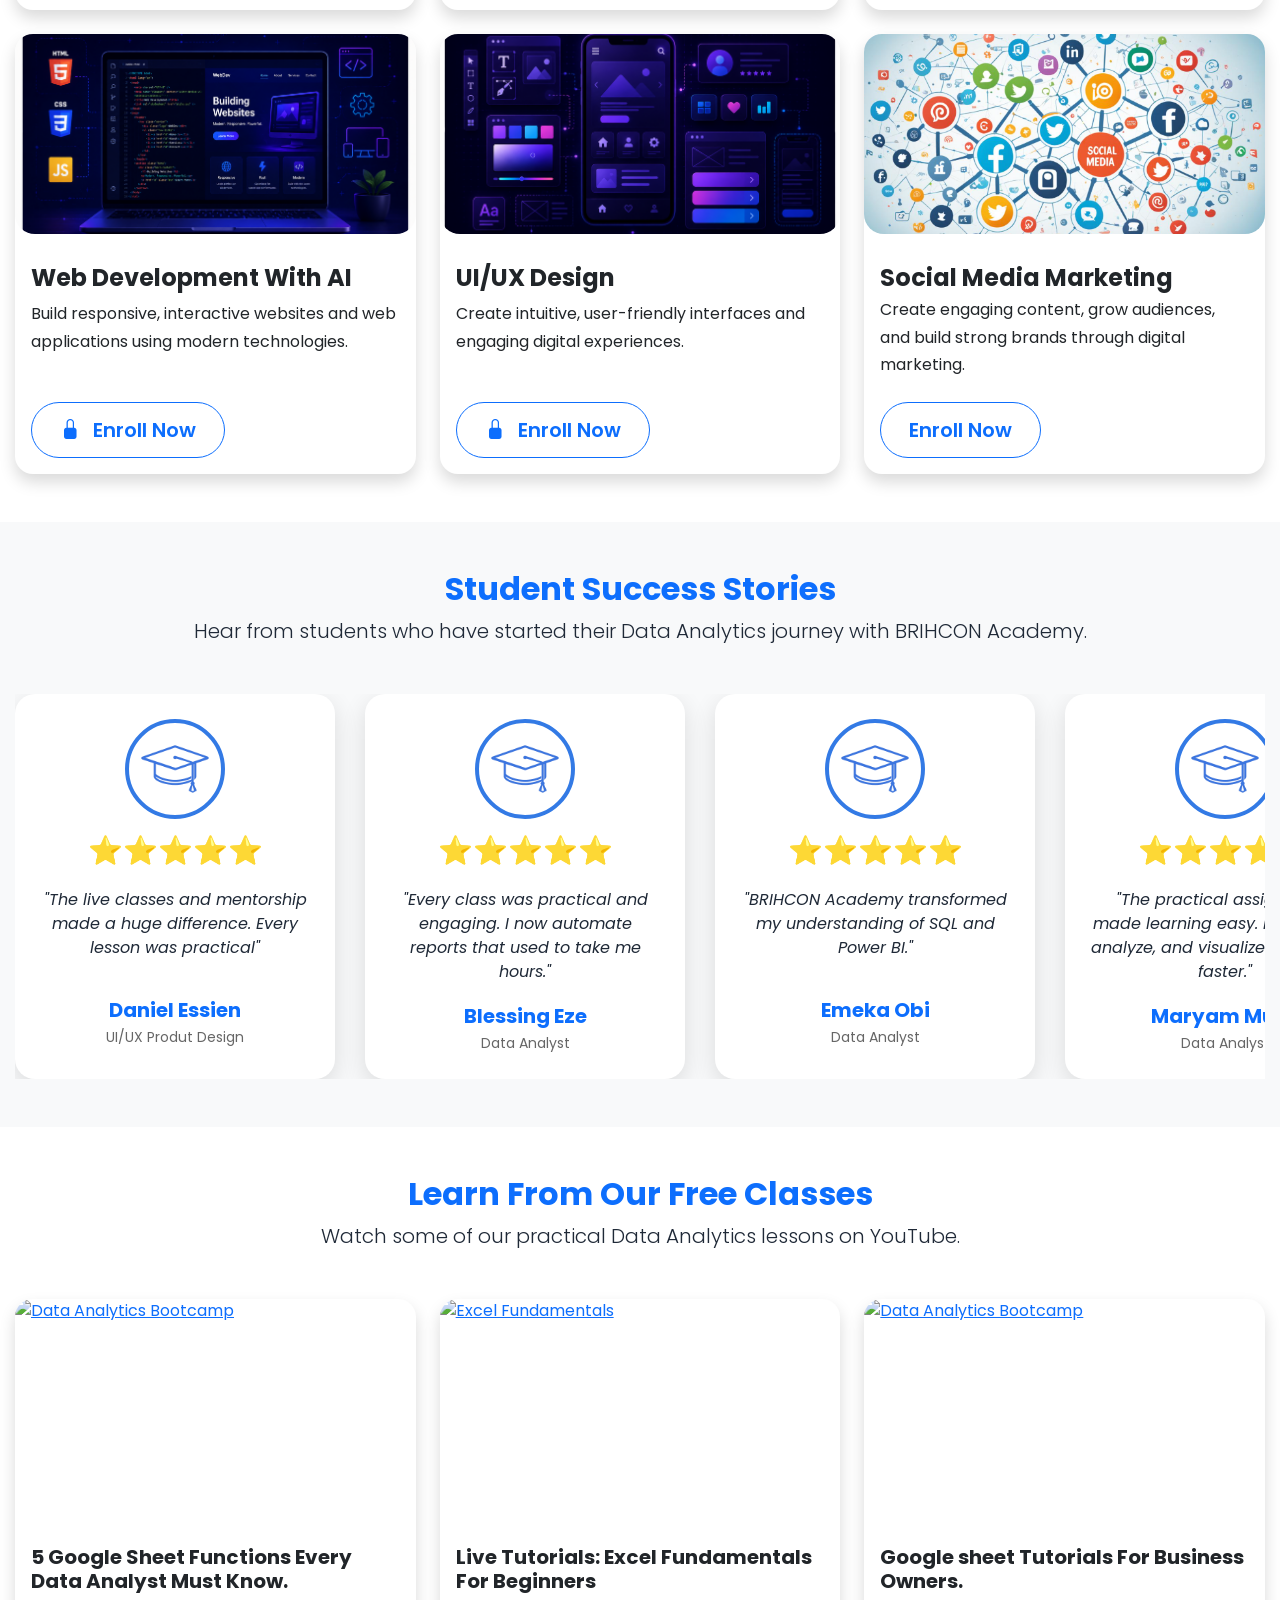
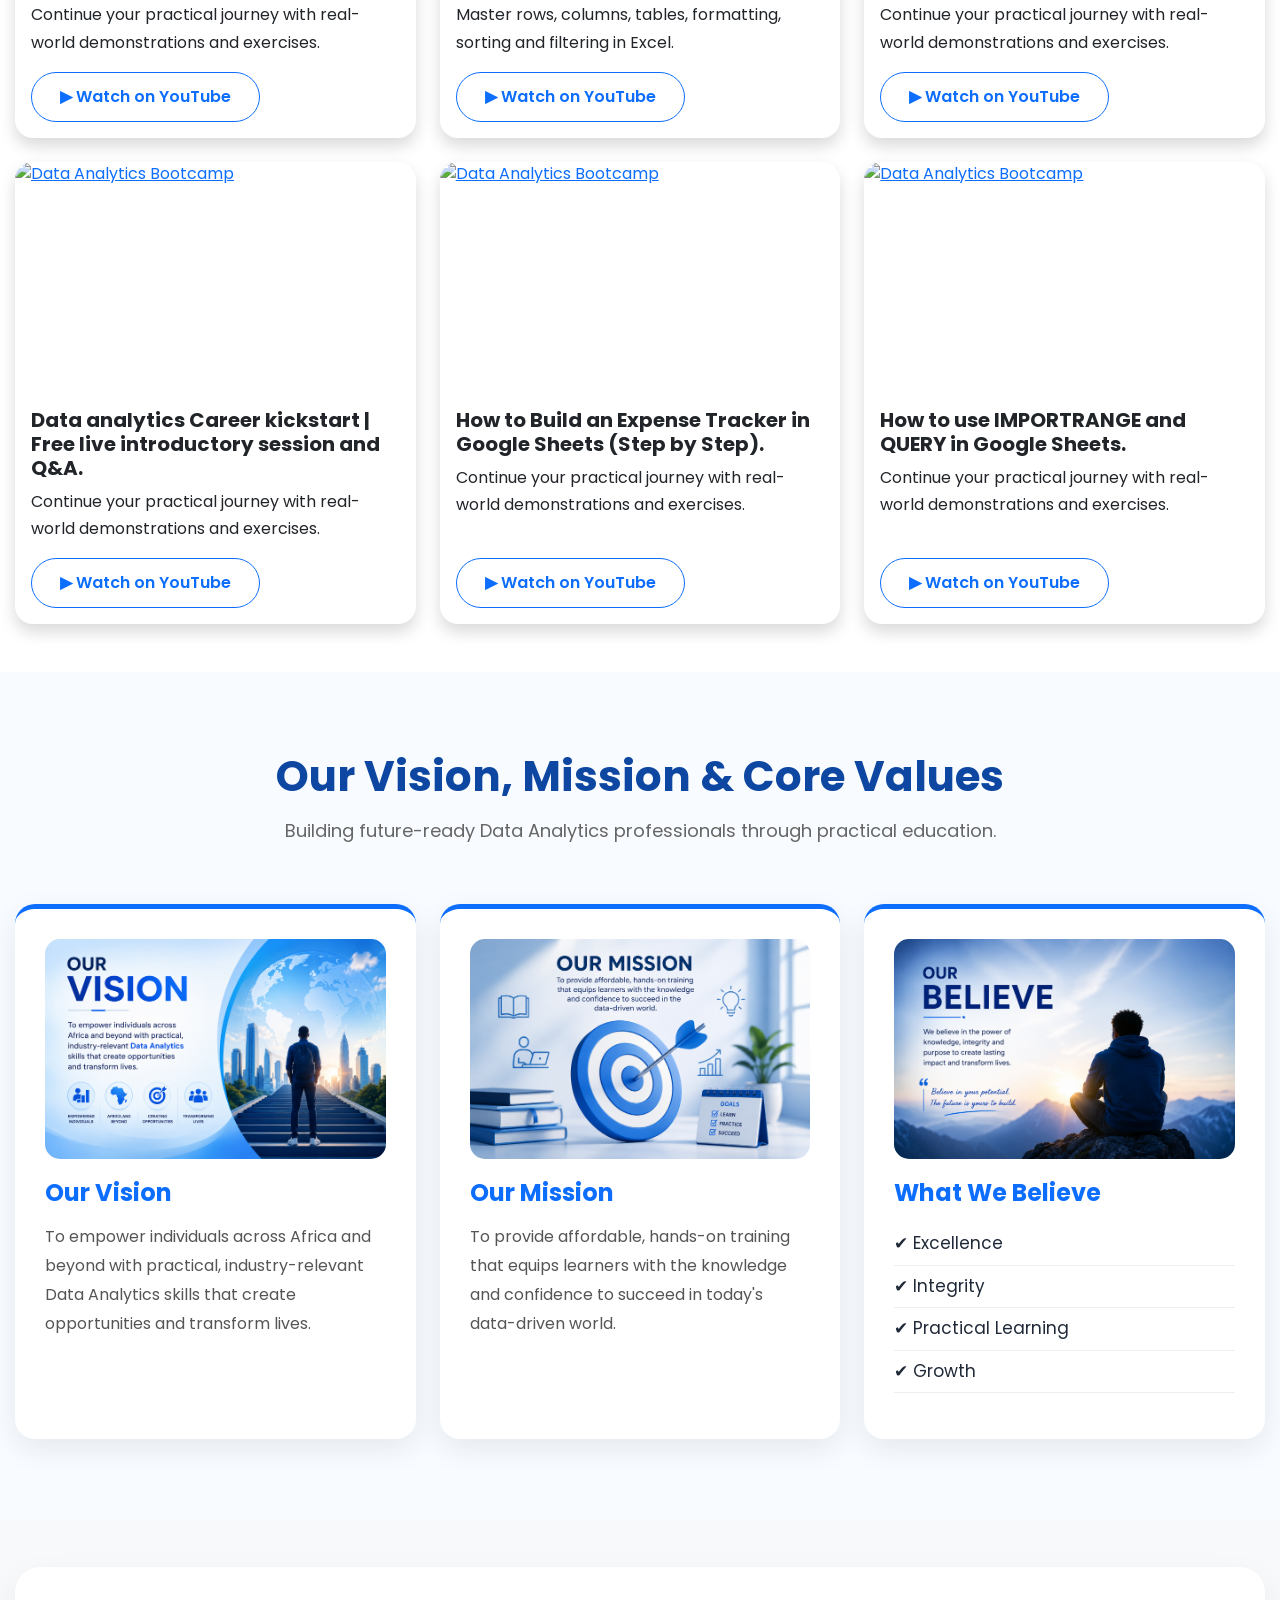
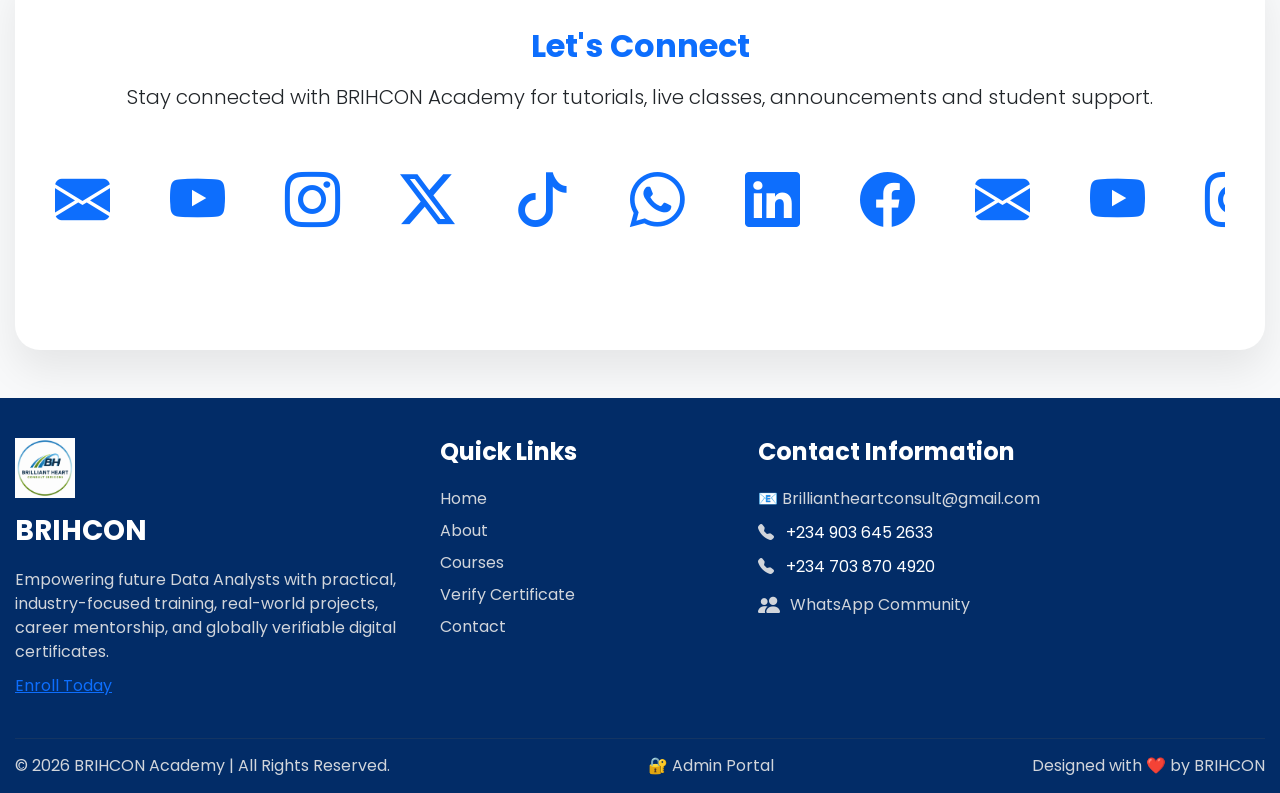
==== commit 22e00316: "Update courses and add graphics and social media pages" ====
--- a/index.html
+++ b/index.html
@@ -489,7 +489,7 @@
                     <img src="assets/images/AMaka.png" alt="Comfort Kalu">
                     <div class="team-content">
                         <h5>Comfort Kalu</h5>
-                        <span>UI/UX Product Designer</span>
+                        <span>Product Designer (UI/UX)</span>
                     </div>
                 </div>
             </div>
@@ -504,10 +504,21 @@
                     </div>
                 </div>
             </div>
-
-<div class="row g-4 justify-content-center">
+            
+
+     <!-- Team Member -->
+            <div class="col-lg-3 col-md-6">
+                <div class="team-card">
+                    <img src="assets/images/Anthony.jpeg" alt="Anthony Ughegbu">
+                    <div class="team-content">
+                        <h5>Anthony Uhegbu</h5>
+                        <span>Senior Graphics Designer</span>
+                    </div>
+                </div>
+            </div>
+
             <!-- Team Member -->
-            <div class="col-lg-3 col-md-4 col-sm-6">
+            <div class="col-lg-3 col-md-3 col-sm-6">
                 <div class="team-card">
                     <img src="assets/images/offion.jpeg" alt="">
                     <div class="team-content">
@@ -517,19 +528,20 @@
                 </div>
             </div>
 
+
             <!-- Team Member -->
-            <div class="col-lg-3 col-md-4 col-sm-6">
+            <div class="col-lg-3 col-md-3 col-sm-6">
                 <div class="team-card">
-                     <img src="assets/images/miracle.png" alt="Miracle Amgbeye">
+                     <img src="assets/images/Ololaded.jpeg" alt="Ololade Adegbite">
                     <div class="team-content">
-                        <h5>Miracle Amgbeye</h5>
-                        <span>Marketing Executive</span>
+                        <h5>Ololade Adegbite</h5>
+                        <span>Growth and Media Executive</span>
                     </div>
                 </div>
             </div>
 
             <!-- Team Member -->
-            <div class="col-lg-3 col-md-4 col-sm-6">
+            <div class="col-lg-3 col-md-3 col-sm-6">
                 <div class="team-card">
                     <img src="assets/images/vincent.png" alt="Vincent Ewa">
                     <div class="team-content">
@@ -588,31 +600,33 @@
     </div>
 </div>
 
-    <div class="col-md-4">
+  <div class="col-md-4">
     <div class="card h-100 shadow border-0">
 
-        <img src="assets/images/Data engineering.png"
+        <img src="assets/images/Graphics Design.png"
              class="card-img-top course-img"
-             alt="Data Engineering With AI">
+             alt="Graphics Designing">
 
         <div class="card-body text-left">
 
-            <h4 class="mb-2">Data Engineering With AI</h4>
+            <h4 class="mb-1">Graphics Designing</h4>
 
             <p class="mb-4">
-                Design and manage data pipelines that power analytics and business intelligence.
-            </p>
-
-<a href="javascript:void(0);"
-   class="btn btn-outline-primary btn-lg"
-   onclick="courseLocked()">
-    <i class="bi bi-lock-fill me-2"></i> Enroll Now
-</a>
-
-        </div>
-
-    </div>
-</div>
+                Learn to create professional graphics, logos,
+                social media designs, and engaging visuals.
+            </p>
+
+            <a href="#"
+               class="btn btn-outline-primary btn-lg google-login"
+               data-url="Graphics Design.html">
+                Enroll Now
+            </a>
+
+        </div>
+
+    </div>
+</div>
+
 
     <div class="col-lg-4 col-md-6">
     <div class="card h-100 shadow border-0">
@@ -690,33 +704,31 @@
 
     </div>
 </div>
-    <div class="col-lg-4 col-md-6">
+    <div class="col-md-4">
     <div class="card h-100 shadow border-0">
 
-        <img src="assets/images/Machine.png"
+        <img src="assets/images/social marketing.png"
              class="card-img-top course-img"
-             alt="Machine Learning With AI">
+             alt="Social Media Marketing">
 
         <div class="card-body text-left">
 
-           <h4 class="mb-2">Machine Learning With AI</h4>
+            <h4 class="mb-1">Social Media Marketing</h4>
 
             <p class="mb-4">
-            Build predictive models and uncover insights from data using machine learning techniques.
-            </p>
-
-
-      <a href="javascript:void(0);"
-   class="btn btn-outline-primary btn-lg"
-   onclick="courseLocked()">
-    <i class="bi bi-lock-fill me-2"></i> Enroll Now
-</a>
-        </div>
-
-    </div>
-
-</div>
-
+                Create engaging content, grow audiences, and build strong brands through digital marketing.
+            </p>
+
+            <a href="#"
+               class="btn btn-outline-primary btn-lg google-login"
+               data-url="Social Media.html">
+                Enroll Now
+            </a>
+
+        </div>
+
+    </div>
+</div>
 </section>
 
 <!-- ===================================================== -->
--- a/css/style.css
+++ b/css/style.css
@@ -3830,4 +3830,122 @@
     display:grid;
     grid-template-columns:repeat(auto-fit,minmax(280px,1fr));
     gap:30px;
+}
+/* =========================================
+   INSTRUCTOR CARD
+========================================= */
+
+.instructor-section {
+    background: #f8fafc;
+}
+
+.section-subtitle {
+    display: inline-block;
+    color: #0d6efd;
+    font-size: 13px;
+    font-weight: 700;
+    letter-spacing: 1.5px;
+    margin-bottom: 8px;
+}
+
+.instructor-card {
+    max-width: 1000px;
+    margin: 0 auto;
+    padding: 35px;
+    display: flex;
+    align-items: center;
+    gap: 40px;
+    background: #bfe6ee;
+    border-radius: 20px;
+    box-shadow: 0 10px 35px rgba(0, 0, 0, 0.08);
+    border: 1px solid #eef1f5;
+}
+
+.instructor-image {
+    flex: 0 0 210px;
+}
+
+.instructor-image img {
+    width: 210px;
+    height: 210px;
+    object-fit: cover;
+    border-radius: 18px;
+    display: block;
+}
+
+.instructor-content {
+    flex: 1;
+}
+
+.instructor-label {
+    color: #0d6efd;
+    font-size: 12px;
+    font-weight: 700;
+    letter-spacing: 1.5px;
+}
+
+.instructor-content h3 {
+    margin: 6px 0 3px;
+    font-size: 28px;
+    font-weight: 700;
+    color: #172033;
+}
+
+.instructor-content h5 {
+    margin-bottom: 15px;
+    color: #667085;
+    font-size: 15px;
+    font-weight: 500;
+}
+
+.instructor-content p {
+    color: #667085;
+    line-height: 1.7;
+    margin-bottom: 20px;
+}
+
+.instructor-skills {
+    display: flex;
+    flex-wrap: wrap;
+    gap: 12px;
+}
+
+.instructor-skills span {
+    display: inline-flex;
+    align-items: center;
+    gap: 7px;
+    padding: 8px 12px;
+    background: #f1f6ff;
+    border-radius: 8px;
+    color: #315b91;
+    font-size: 13px;
+    font-weight: 600;
+}
+
+.instructor-skills i {
+    color: #0d6efd;
+}
+
+/* Mobile */
+@media (max-width: 768px) {
+
+    .instructor-card {
+        flex-direction: column;
+        text-align: center;
+        padding: 25px;
+        gap: 25px;
+    }
+
+    .instructor-image img {
+        width: 160px;
+        height: 160px;
+    }
+
+    .instructor-content h3 {
+        font-size: 24px;
+    }
+
+    .instructor-skills {
+        justify-content: center;
+    }
 }
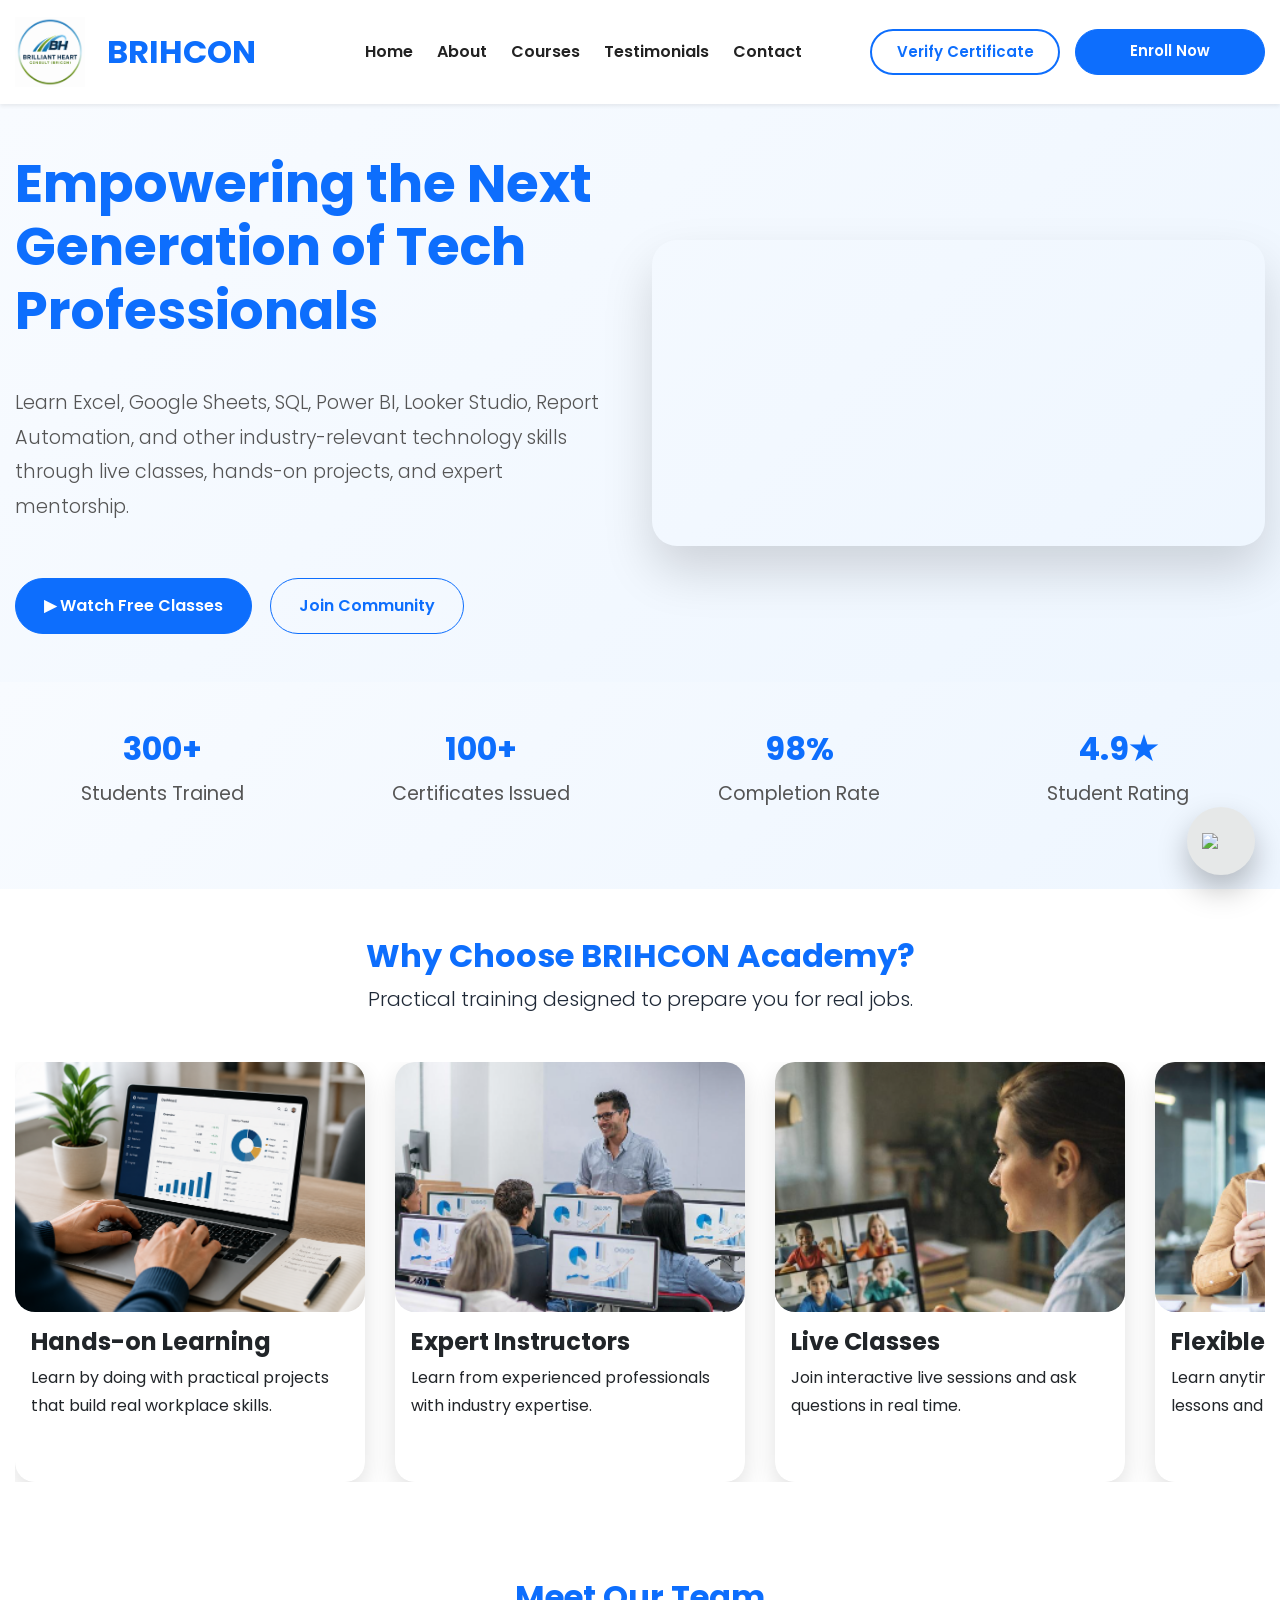
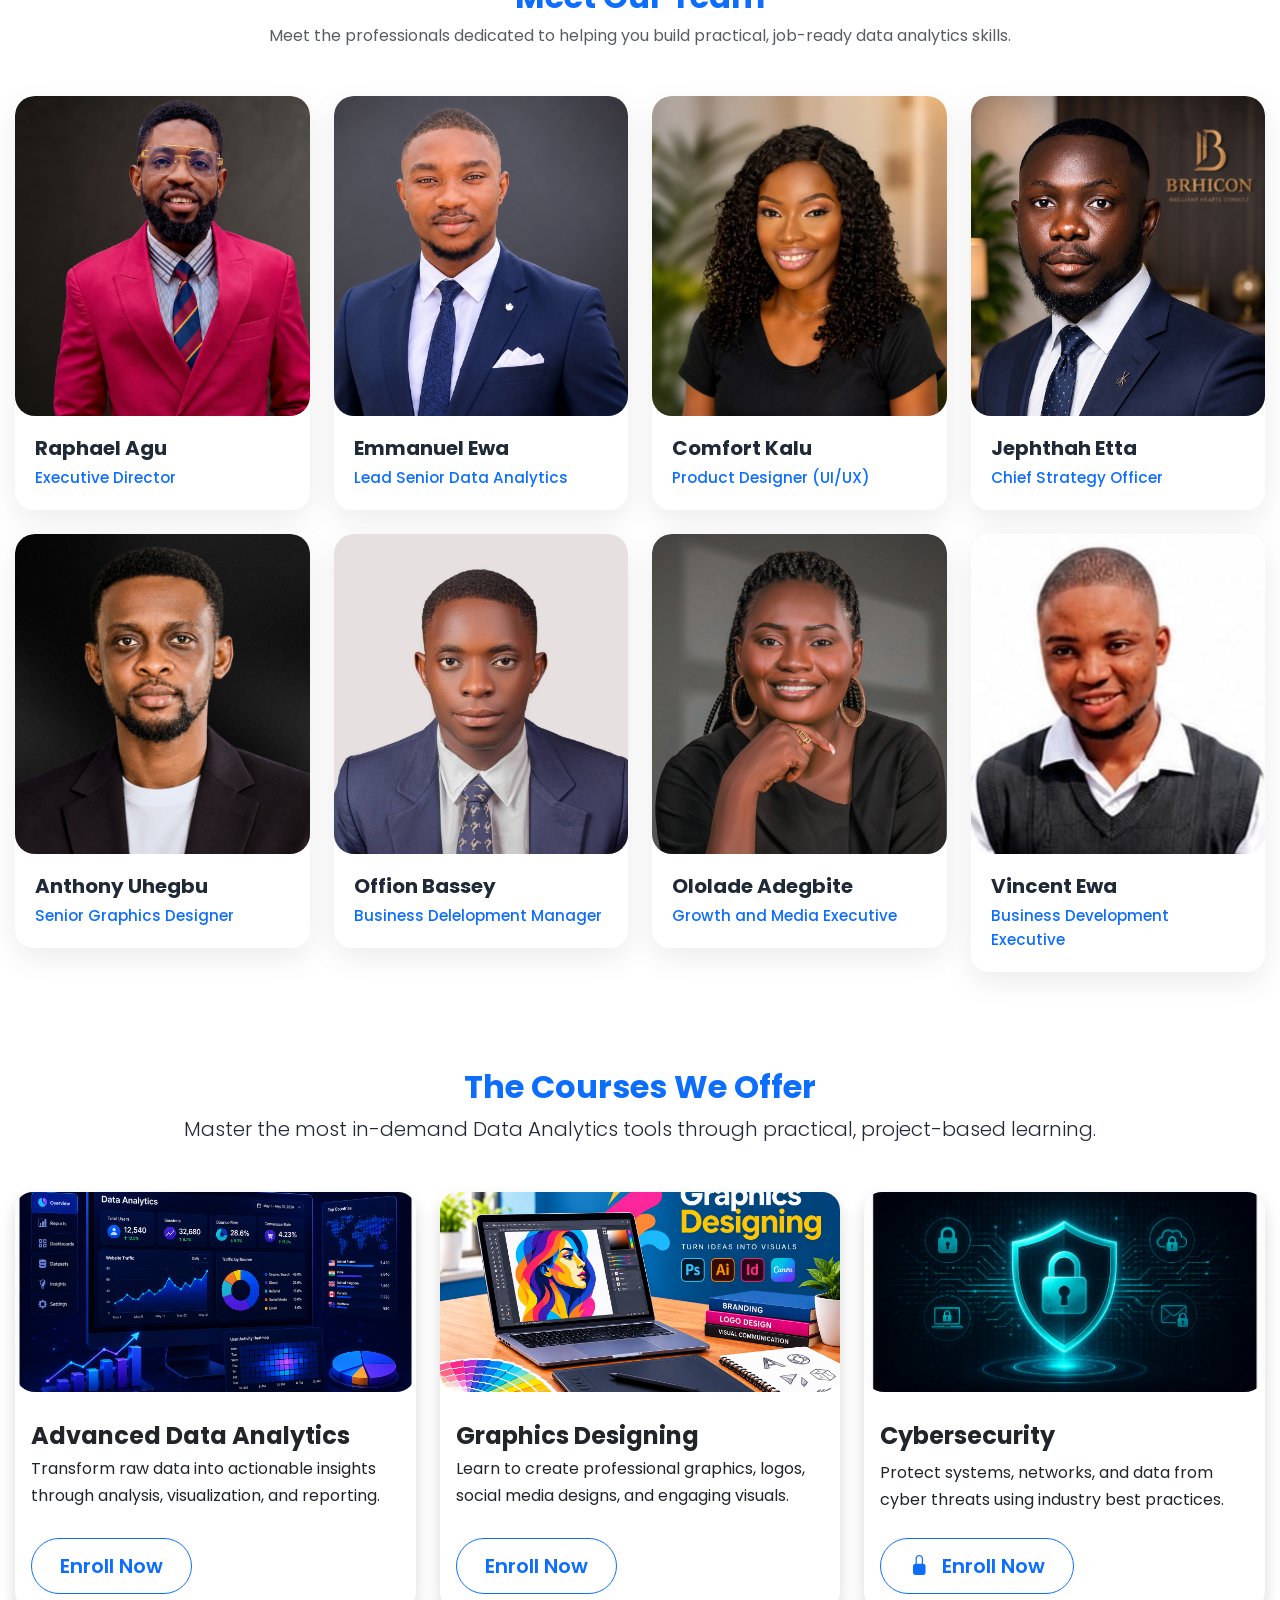
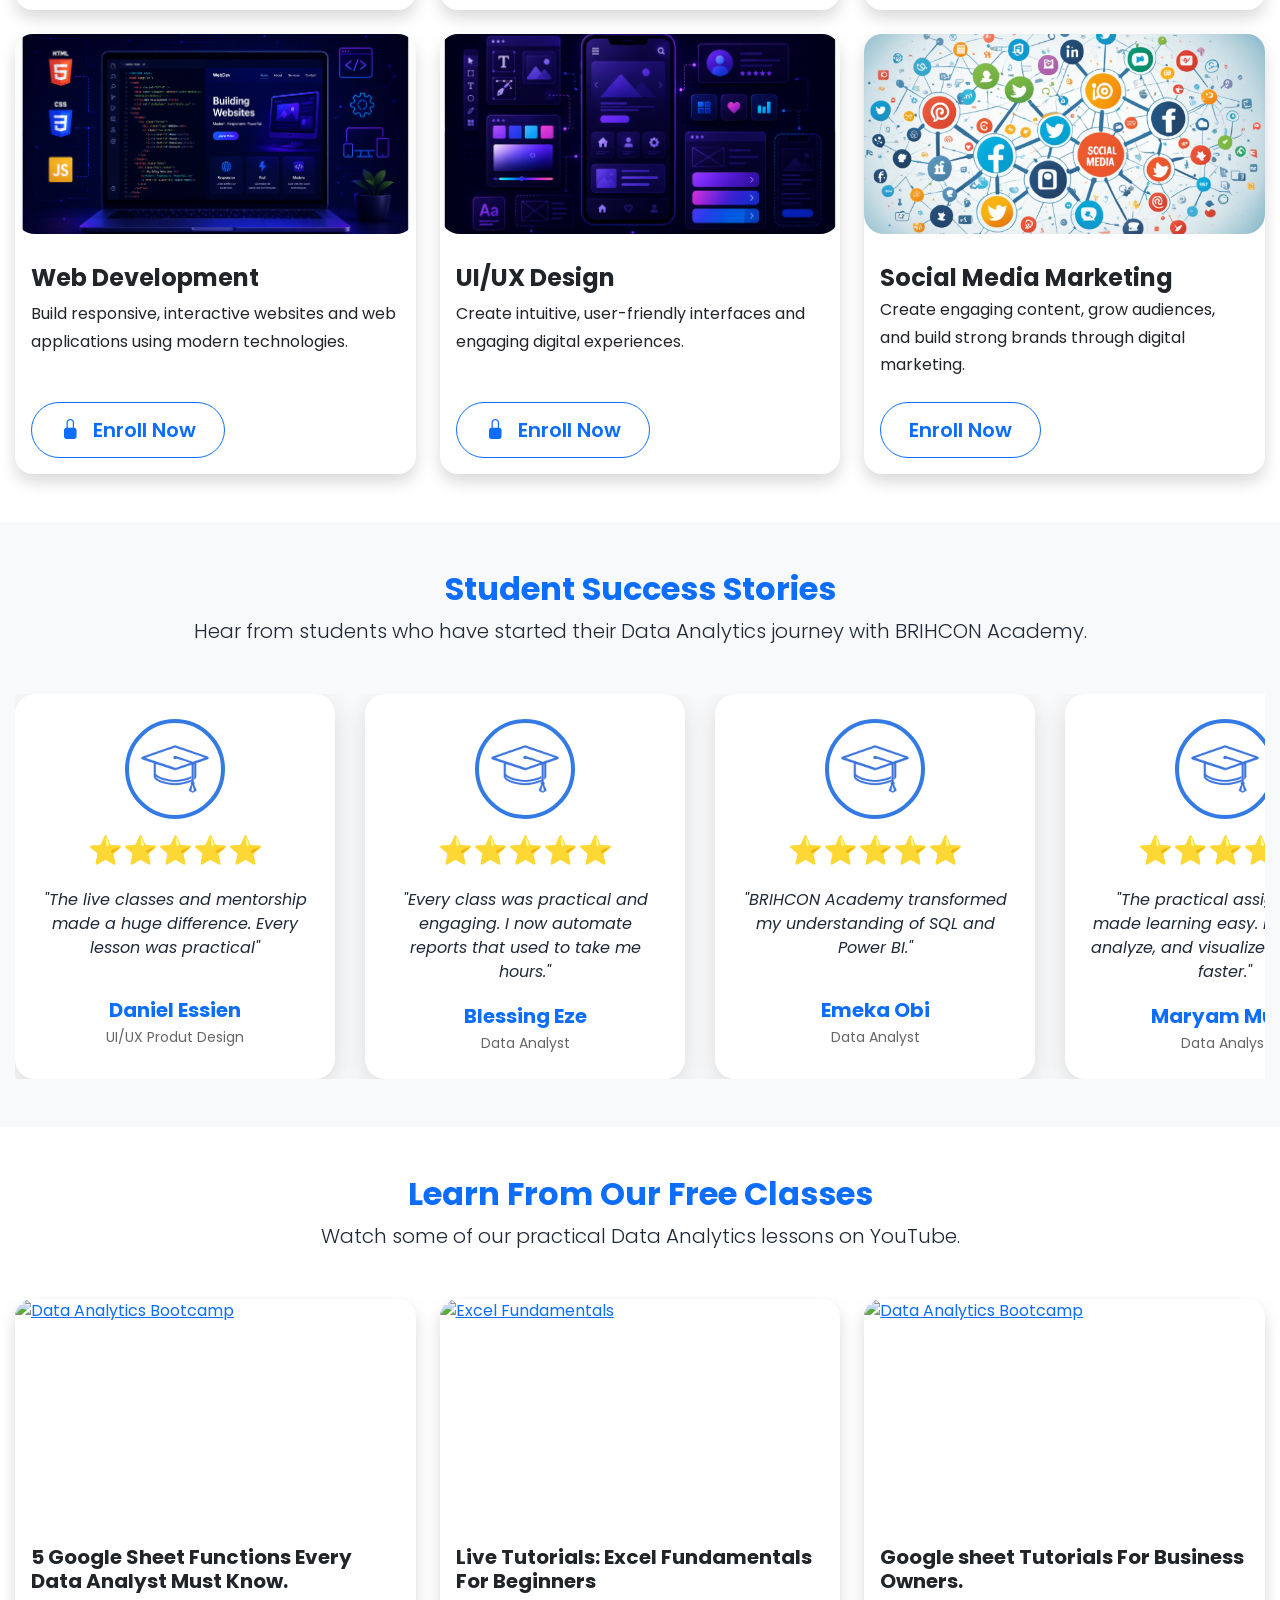
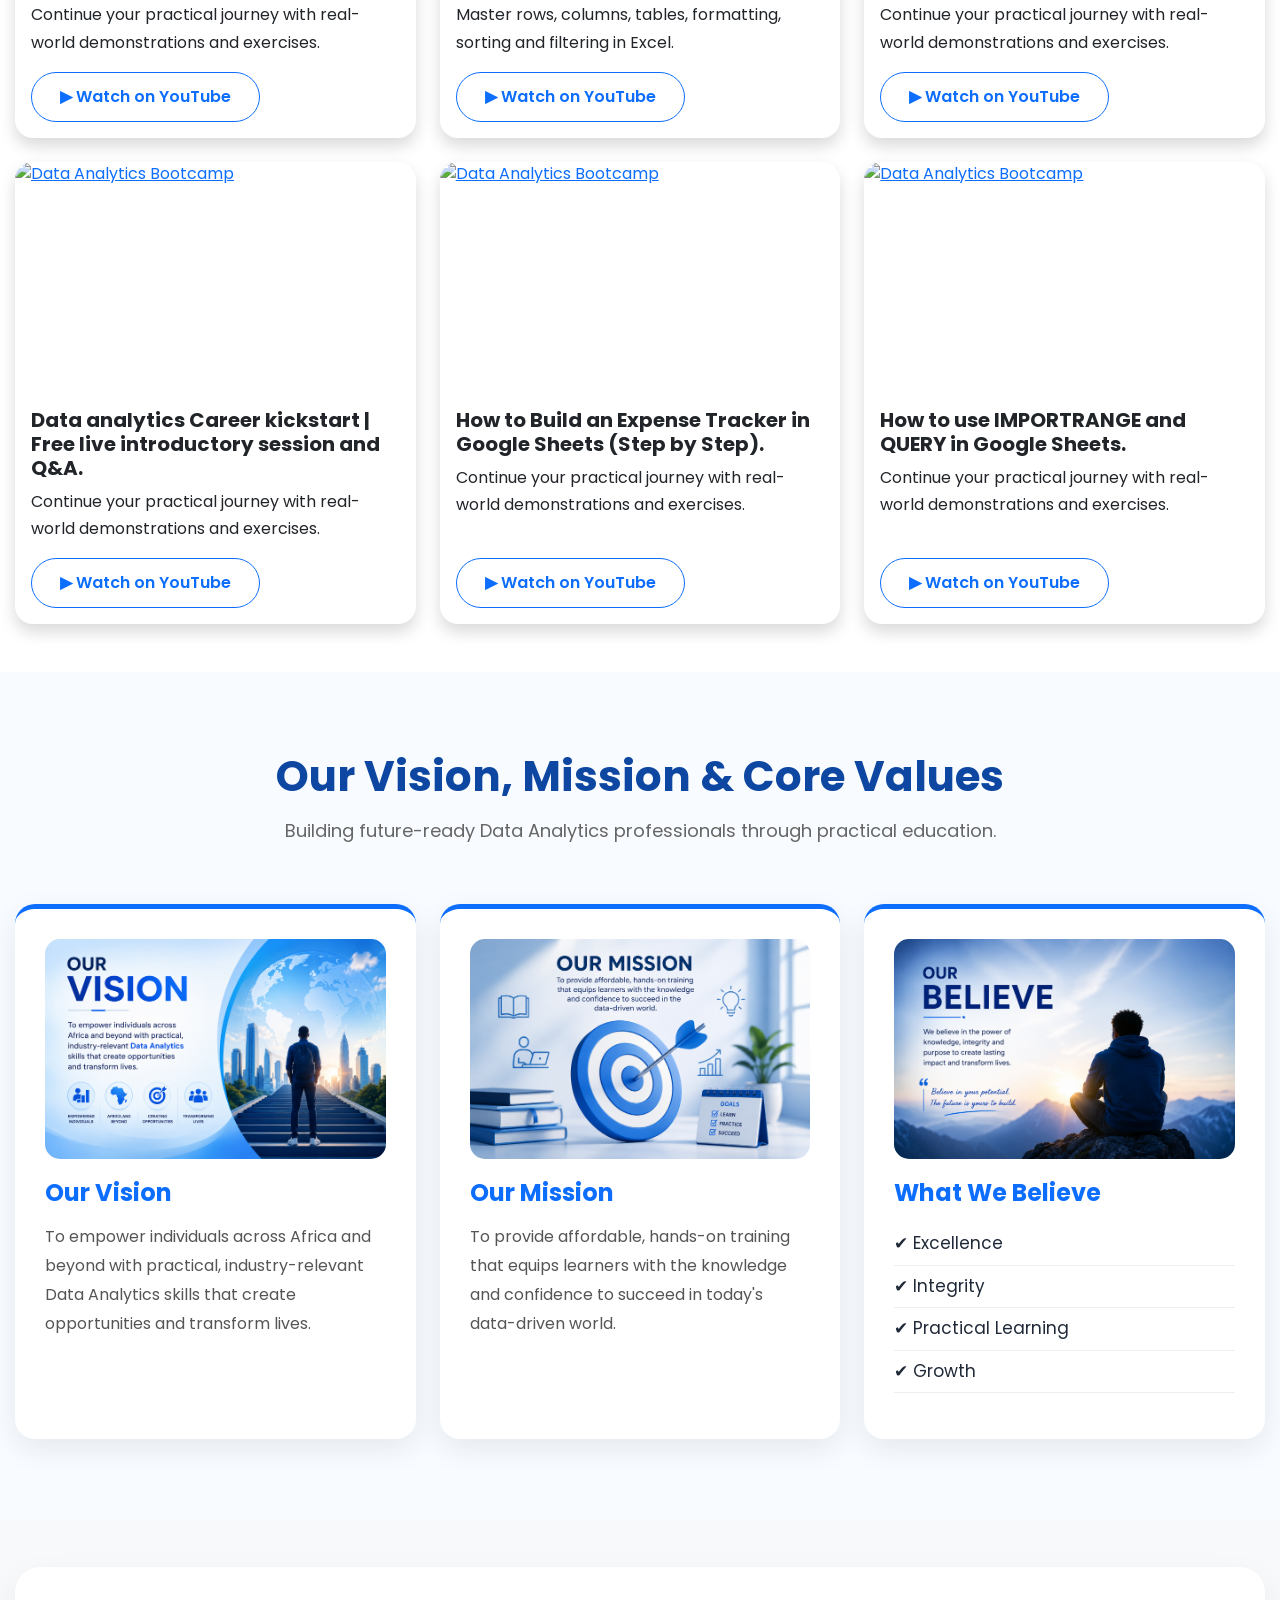
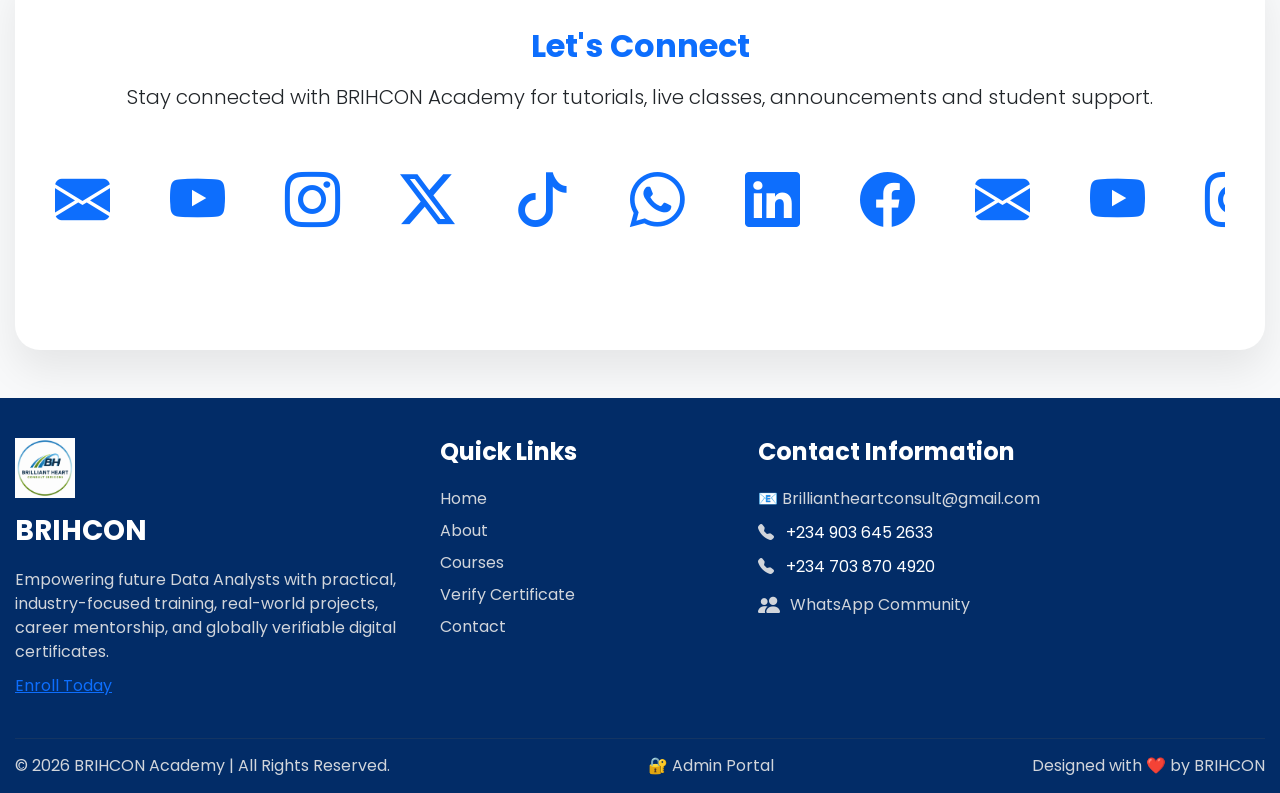
==== commit 987ba2f6: "Describe your changes" ====
--- a/index.html
+++ b/index.html
@@ -633,11 +633,11 @@
 
         <img src="assets/images/Cyber Security.png"
              class="card-img-top course-img"
-             alt="Cybersecurity With AI">
+             alt="Cybersecurity">
 
         <div class="card-body text-left">
 
-            <h4 class="mb-2">Cybersecurity With AI</h4>
+            <h4 class="mb-2">Cybersecurity</h4>
 
             <p class="mb-4">
                 Protect systems, networks, and data from cyber threats using industry best practices.
@@ -659,11 +659,11 @@
 
         <img src="assets/images/Web development.png"
              class="card-img-top course-img"
-             alt="Web Development With AI">
+             alt="Web Development">
 
         <div class="card-body text-left">
 
-            <h4 class="mb-2">Web Development With AI</h4>
+            <h4 class="mb-2">Web Development</h4>
 
             <p class="mb-4">
                 Build responsive, interactive websites and web applications using modern technologies.
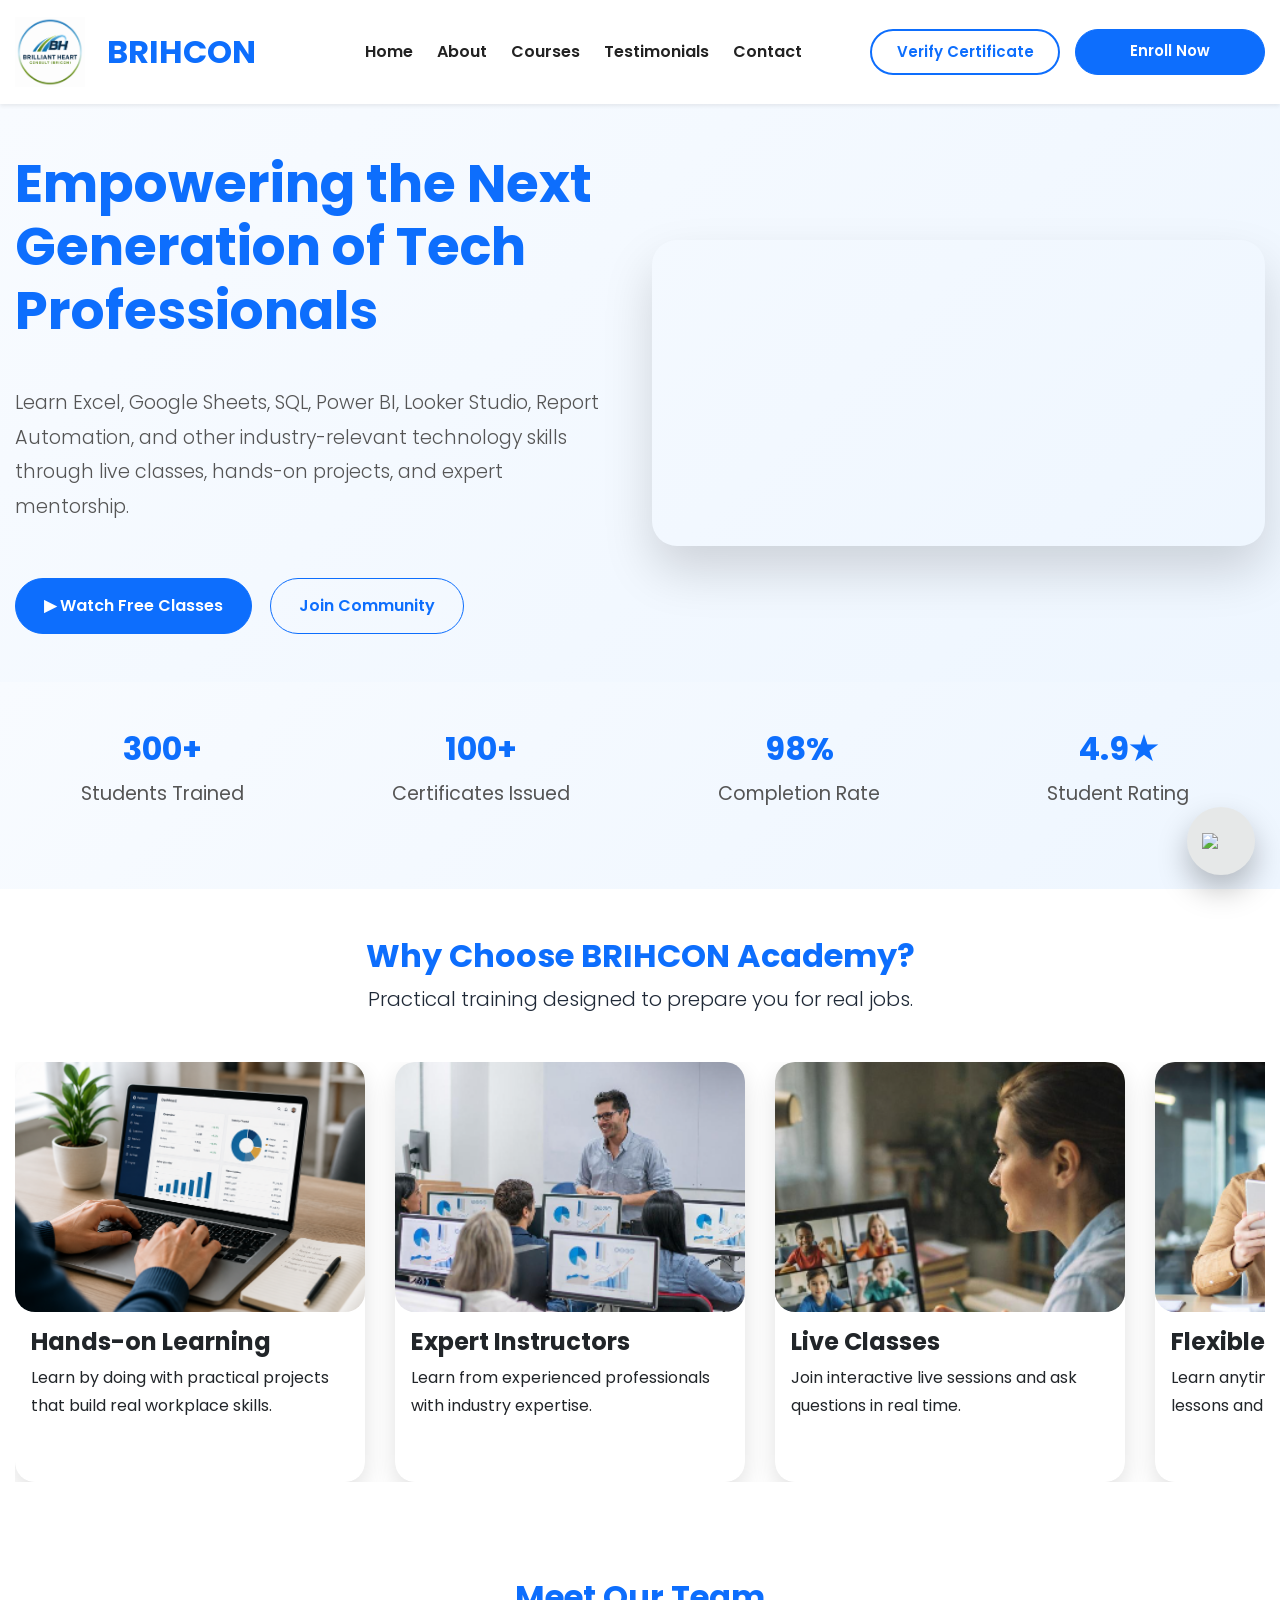
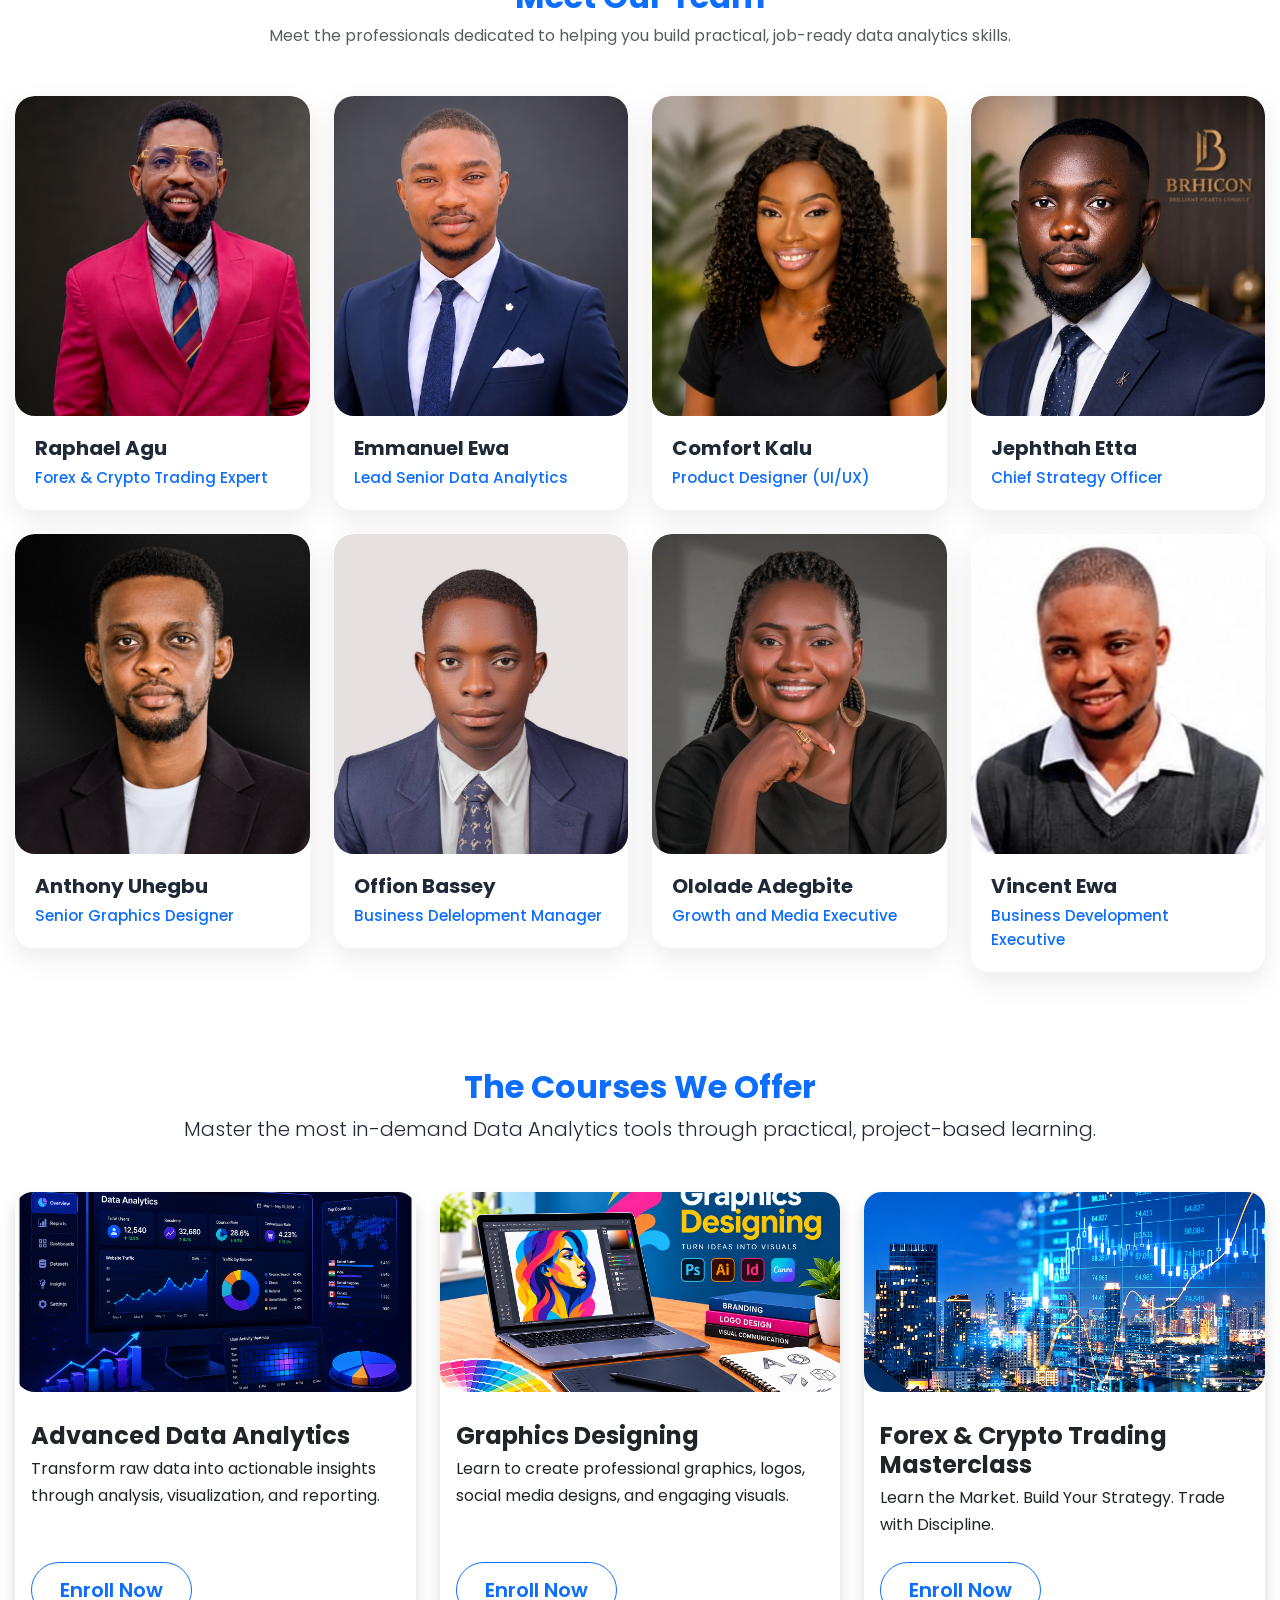
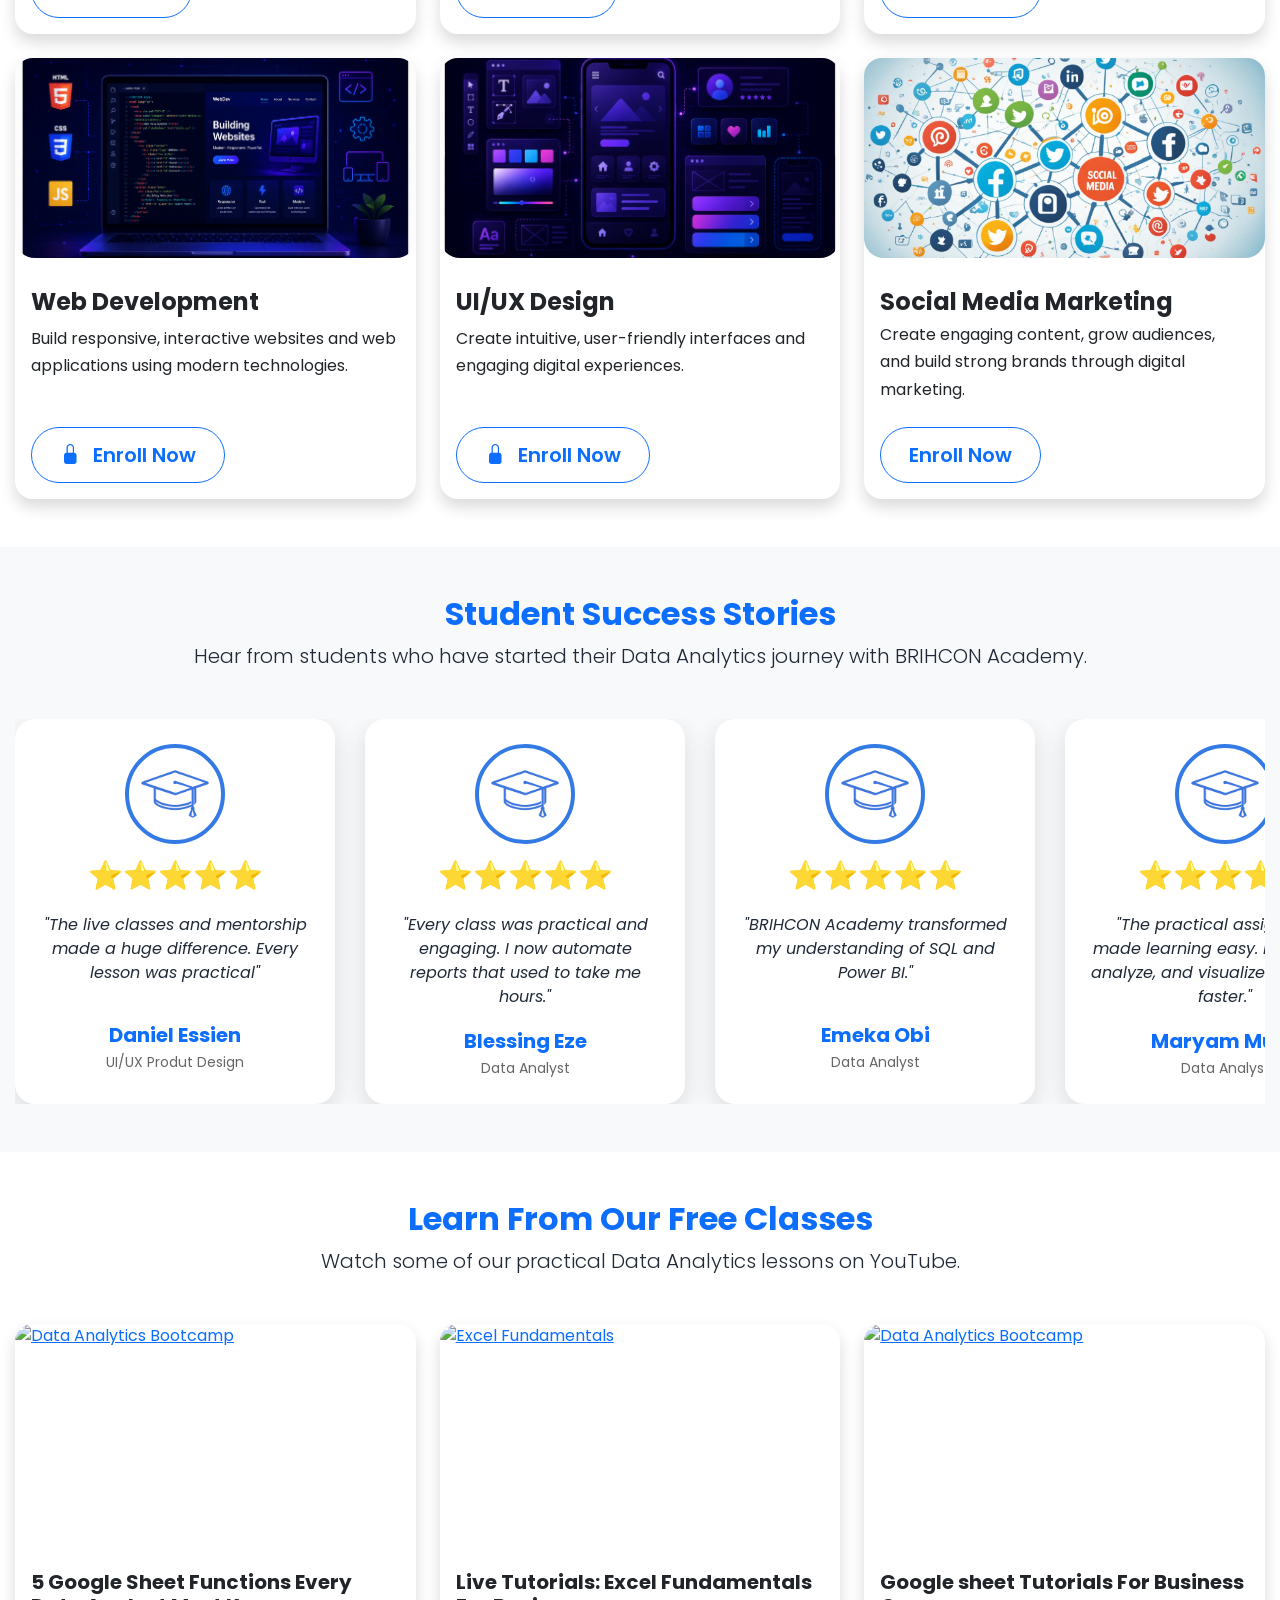
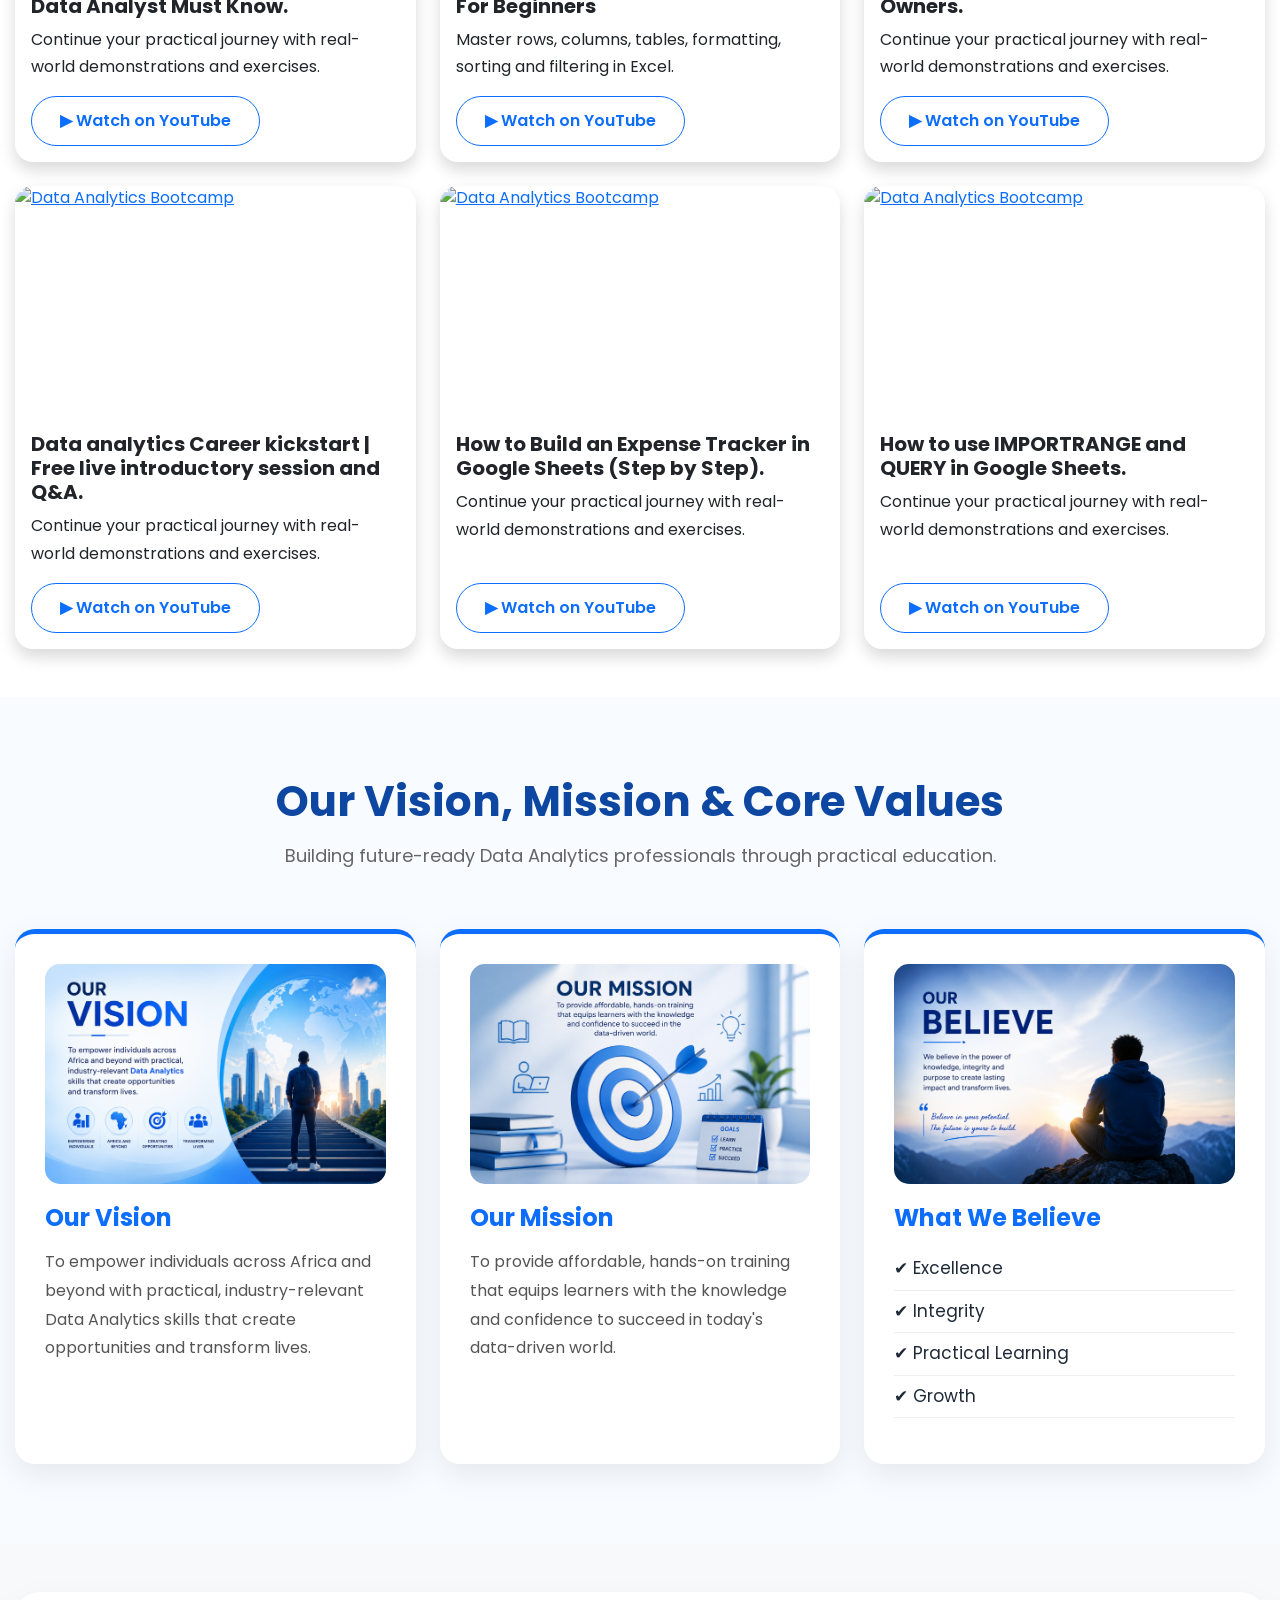
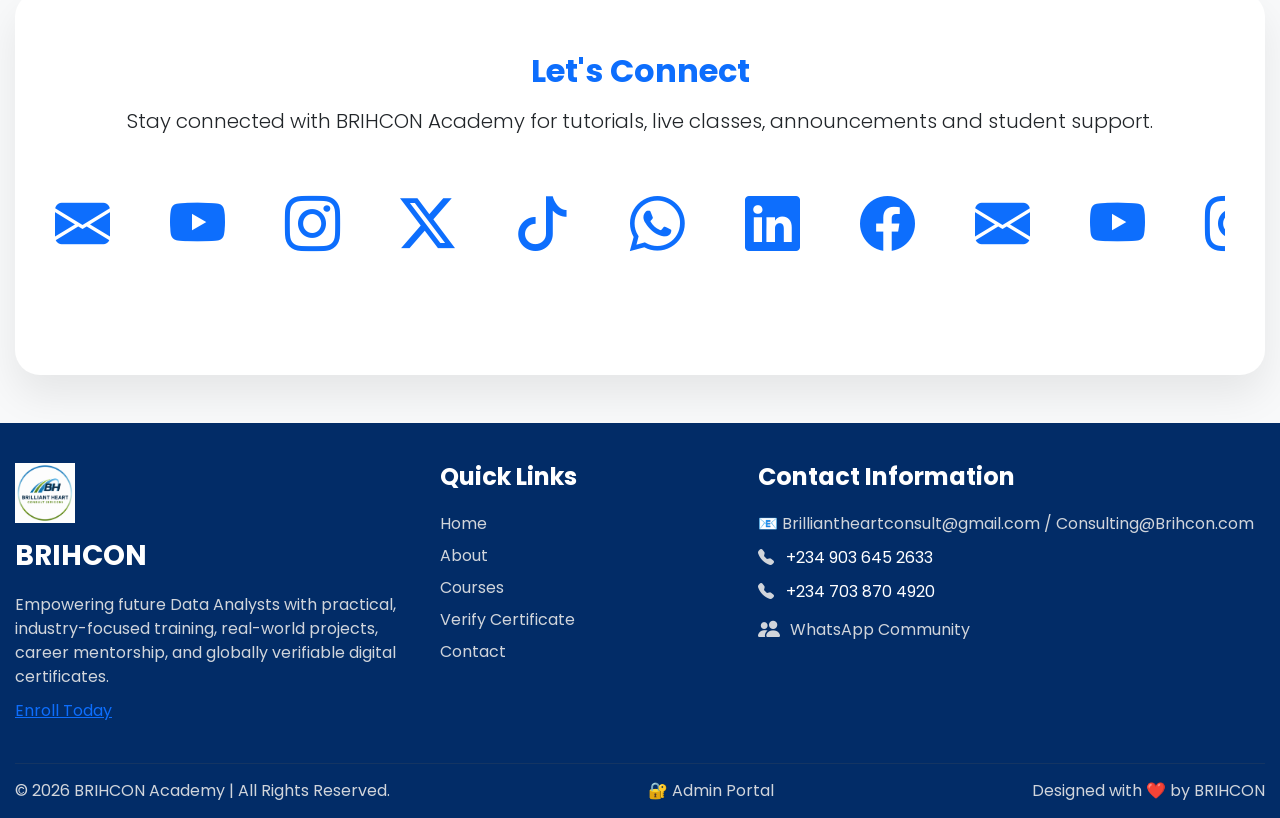
==== commit 4093587c: "Update website" ====
--- a/index.html
+++ b/index.html
@@ -467,7 +467,7 @@
                     <img src="assets/images/Ralph.png" alt="Raphael Agu">
                     <div class="team-content">
                         <h5>Raphael Agu</h5>
-                        <span>Executive Director</span>
+                        <span>Forex & Crypto Trading Expert</span>
                     </div>
                 </div>
             </div>
@@ -628,31 +628,32 @@
 </div>
 
 
-    <div class="col-lg-4 col-md-6">
+   <div class="col-md-4">
     <div class="card h-100 shadow border-0">
 
-        <img src="assets/images/Cyber Security.png"
+        <img src="assets/images/Crypto.png"
              class="card-img-top course-img"
-             alt="Cybersecurity">
+             alt="Forex & Crypto Trading Masterclass">
 
         <div class="card-body text-left">
 
-            <h4 class="mb-2">Cybersecurity</h4>
+            <h4 class="mb-1">Forex & Crypto Trading Masterclass</h4>
 
             <p class="mb-4">
-                Protect systems, networks, and data from cyber threats using industry best practices.
-            </p>
-
-        <a href="javascript:void(0);"
-   class="btn btn-outline-primary btn-lg"
-   onclick="courseLocked()">
-    <i class="bi bi-lock-fill me-2"></i> Enroll Now
-</a>
-
-        </div>
-
-    </div>
-</div>
+                Learn the Market. Build Your Strategy. Trade with Discipline.
+            </p>
+
+            <a href="#"
+               class="btn btn-outline-primary btn-lg google-login"
+               data-url="Crypto.html">
+                Enroll Now
+            </a>
+
+        </div>
+
+    </div>
+</div>
+
 
     <div class="col-lg-4 col-md-6">
     <div class="card h-100 shadow border-0">
@@ -1336,7 +1337,7 @@
 <h4>Contact Information</h4>
 
 <p>
-📧 Brilliantheartconsult@gmail.com
+📧 Brilliantheartconsult@gmail.com / Consulting@Brihcon.com
 </p>
 
 <p>
